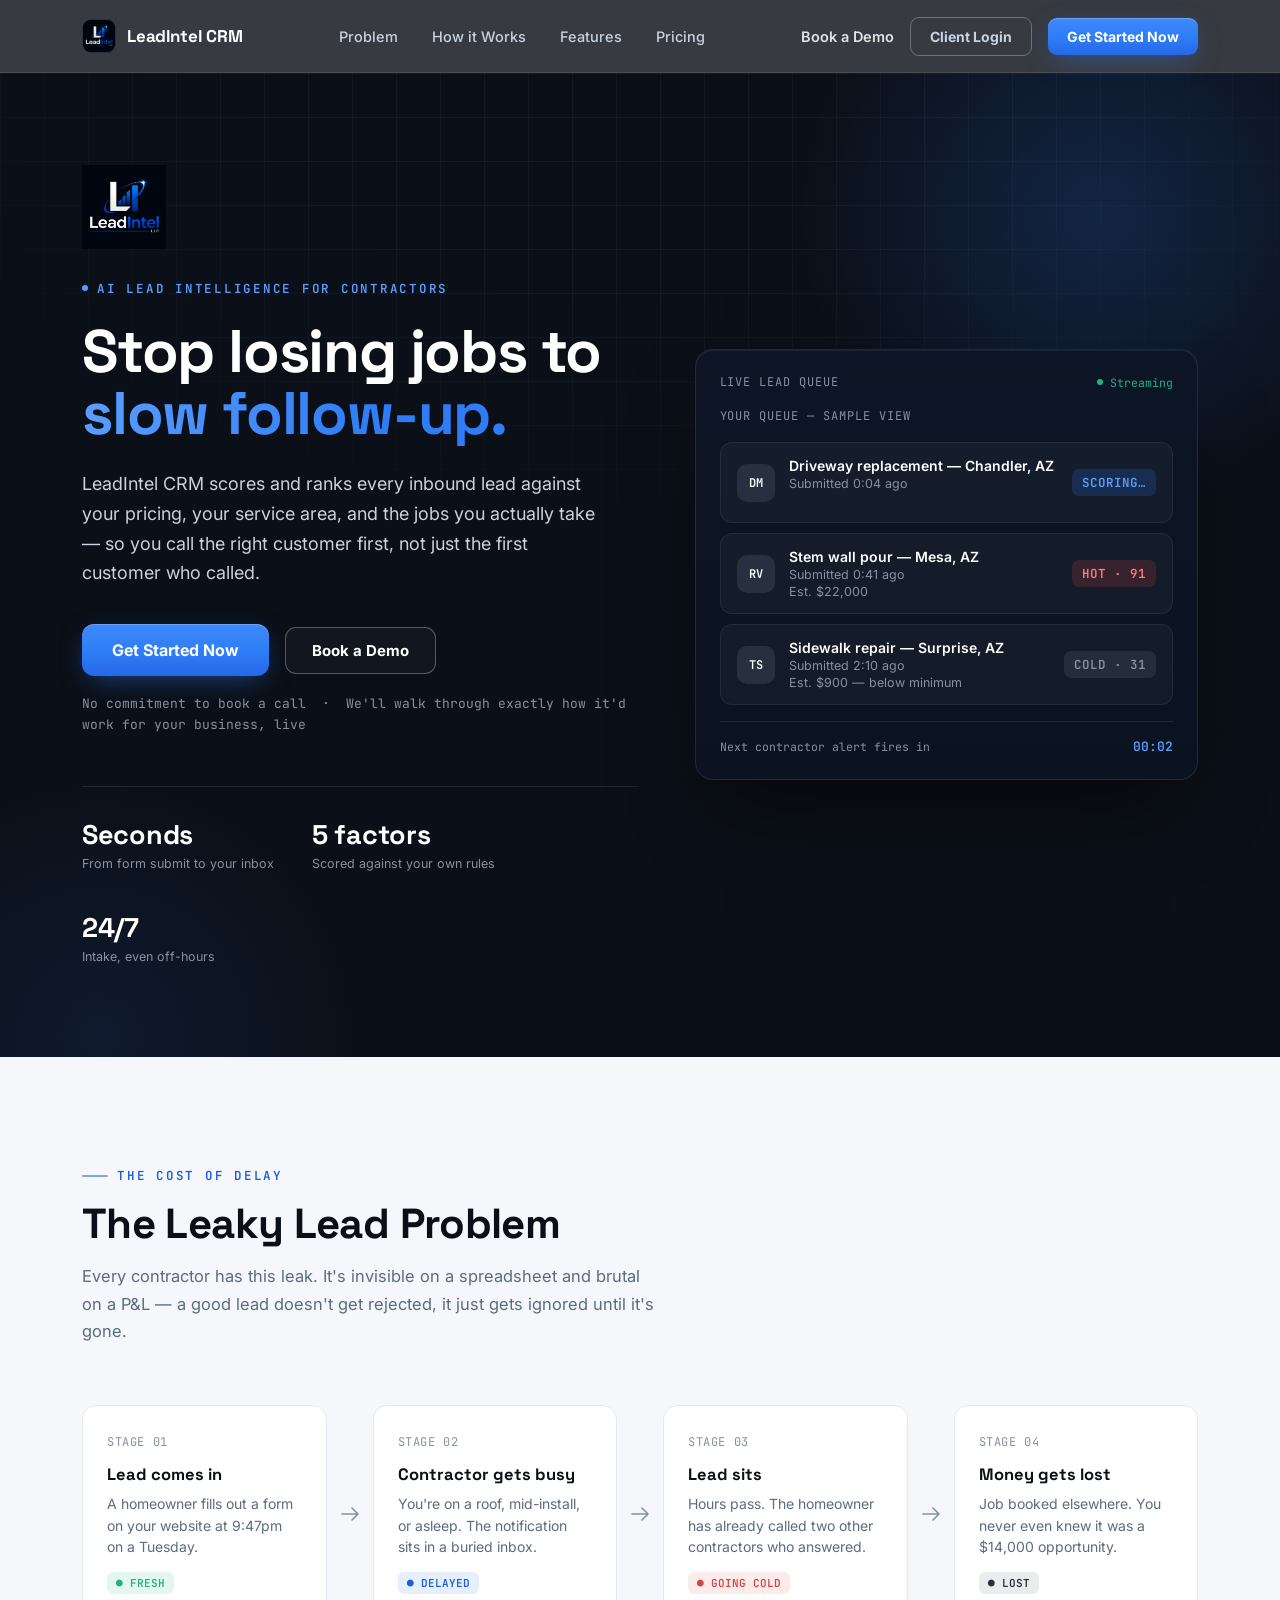
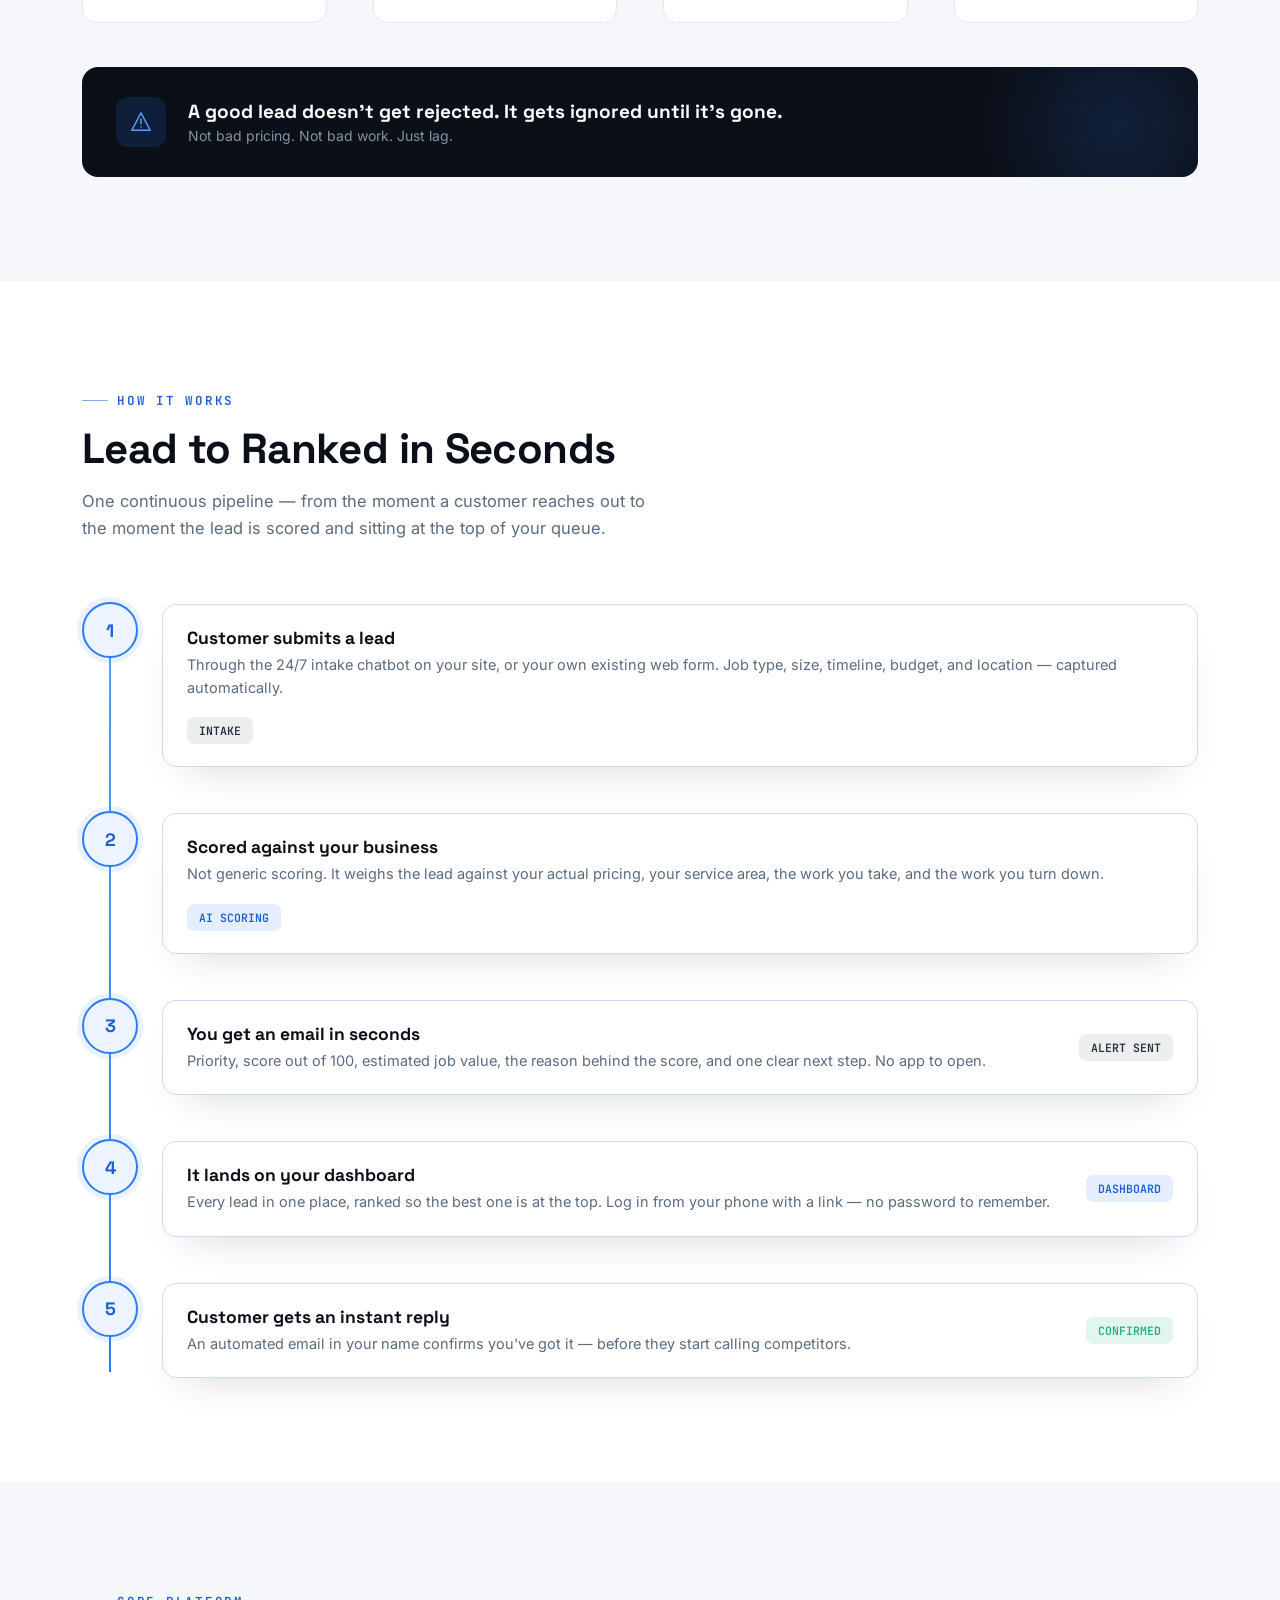
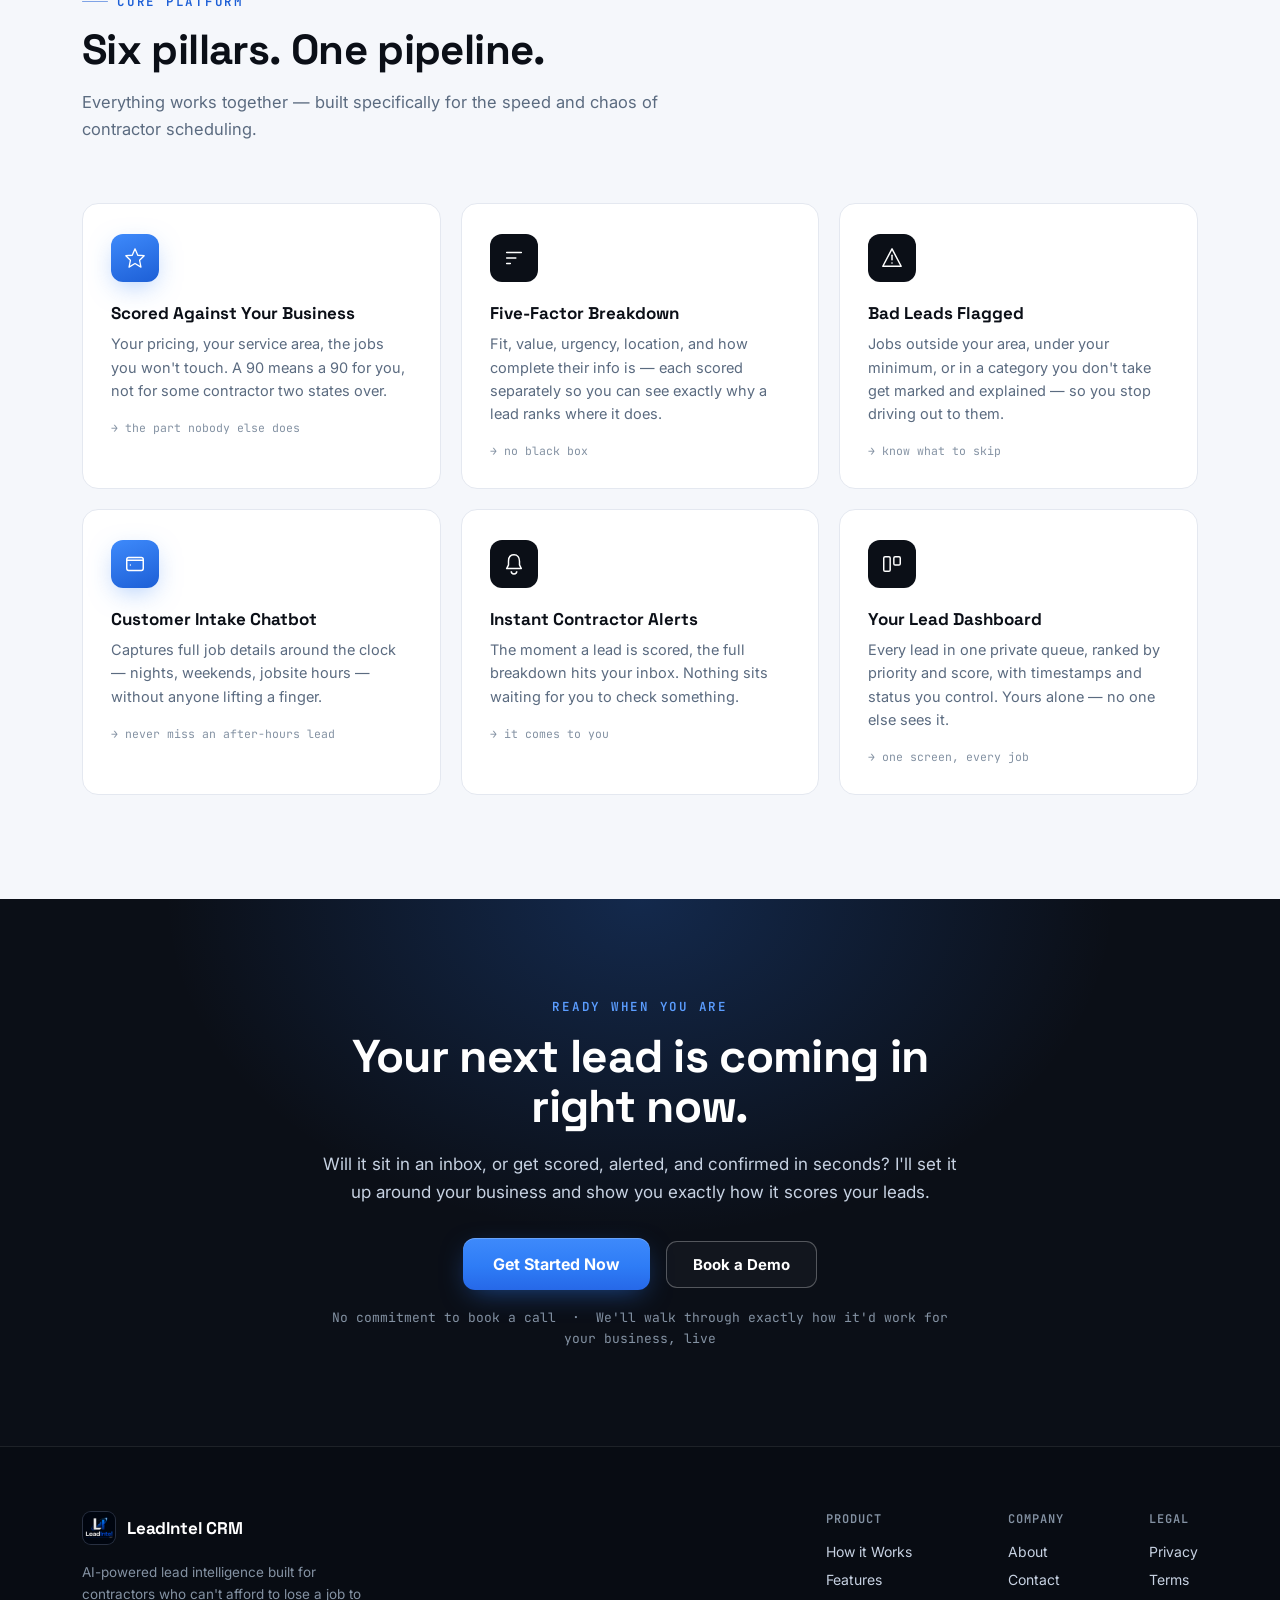
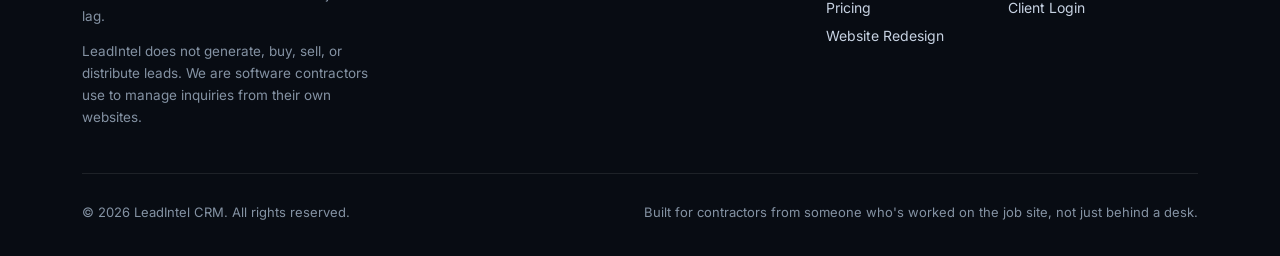
==== index.html @ 72d54cd0 "Raise the driveway lead's estimate to $12,000 Co-Authored-By: Claude Opus 5 <noreply@anthropic.com>" ====
<!DOCTYPE html>
<html lang="en">
<head>
<meta charset="UTF-8">
<meta name="viewport" content="width=device-width, initial-scale=1.0">
<title>Contractor Lead Intelligence CRM — Never Lose a Lead to Lag</title>
<meta name="description" content="LeadIntel CRM scores and ranks every inbound lead against your pricing, your service area, and the jobs you actually take — so contractors stop losing jobs to slow follow-up.">
<link rel="icon" href="/favicon.ico" sizes="32x32">
<link rel="icon" type="image/png" sizes="32x32" href="/assets/favicon-32.png">
<link rel="icon" type="image/png" sizes="16x16" href="/assets/favicon-16.png">
<link rel="apple-touch-icon" sizes="180x180" href="/assets/apple-touch-icon.png">
<link rel="preconnect" href="https://fonts.googleapis.com">
<link rel="preconnect" href="https://fonts.gstatic.com" crossorigin>
<link href="https://fonts.googleapis.com/css2?family=Space+Grotesk:wght@500;600;700&family=Inter:wght@400;500;600;700;800&family=JetBrains+Mono:wght@400;500;600&display=swap" rel="stylesheet">
<link rel="stylesheet" href="assets/styles.css">
<script>document.documentElement.classList.add('js');</script>
</head>
<body>

<div class="scroll-progress" id="scrollProgress" aria-hidden="true"></div>

<!-- ============ NAV ============ -->
<nav class="nav">
  <div class="wrap nav-inner">
    <a href="index.html" class="brand">
      <span class="brand-mark"><img src="assets/logo.png" alt=""></span>
      LeadIntel CRM
    </a>
    <div class="nav-links">
      <a href="#problem">Problem</a>
      <a href="#how-it-works">How it Works</a>
      <a href="#features">Features</a>
      <a href="pricing.html">Pricing</a>
    </div>
    <div class="nav-cta">
      <a class="ghost-link js-book-demo" href="https://calendly.com/juneflows26/30min">Book a Demo</a>
      <a class="btn btn-outline-nav btn-sm" href="login.html">Client Login</a>
      <a class="btn btn-primary btn-sm js-get-started" href="#get-started">Get Started Now</a>
      <button class="nav-burger" id="navBurger" aria-label="Menu" aria-expanded="false" aria-controls="mobileMenu">
        <span></span><span></span><span></span>
      </button>
    </div>
  </div>
</nav>
<div class="mobile-menu" id="mobileMenu">
  <a href="#problem">Problem</a>
  <a href="#how-it-works">How it Works</a>
  <a href="#features">Features</a>
  <a href="pricing.html">Pricing</a>
  <a href="about.html">About</a>
  <a href="contact.html">Contact</a>
  <a class="btn btn-outline-nav" href="login.html">Client Login</a>
  <a class="btn btn-primary js-get-started" href="#get-started">Get Started Now</a>
</div>

<!-- ============ HERO ============ -->
<header class="hero">
  <div class="hero-glow"></div>
  <div class="hero-glow two"></div>
  <div class="wrap hero-inner">
    <div>
      <img class="hero-logo enter" src="assets/logo.png" alt="LeadIntel CRM" style="--enter-delay:0s;">
      <div class="hero-eyebrow eyebrow enter" style="--enter-delay:.08s;"><span class="dot"></span> AI LEAD INTELLIGENCE FOR CONTRACTORS</div>
      <h1 class="enter" style="--enter-delay:.16s;">Stop losing jobs to <em>slow follow-up.</em></h1>
      <p class="hero-sub enter" style="--enter-delay:.26s;">LeadIntel CRM scores and ranks every inbound lead against your pricing, your service area, and the jobs you actually take — so you call the right customer first, not just the first customer who called.</p>
      <div class="hero-actions enter" style="--enter-delay:.36s;">
        <a class="btn btn-primary btn-lg js-get-started" href="#get-started">Get Started Now</a>
        <a class="btn btn-outline-light js-book-demo" href="https://calendly.com/juneflows26/30min">Book a Demo</a>
      </div>
      <div class="hero-note enter" style="--enter-delay:.44s;">No commitment to book a call &nbsp;·&nbsp; We'll walk through exactly how it'd work for your business, live</div>

      <div class="hero-stats enter" style="--enter-delay:.5s;">
        <div class="hero-stat enter" style="--enter-delay:.58s;"><b>Seconds</b><span>From form submit to your inbox</span></div>
        <div class="hero-stat enter" style="--enter-delay:.68s;"><b>5 factors</b><span>Scored against your own rules</span></div>
        <div class="hero-stat enter" style="--enter-delay:.78s;"><b>24/7</b><span>Intake, even off-hours</span></div>
      </div>
    </div>

    <!-- Signature element: live lead ticker -->
    <div class="ticker-card enter" style="--enter-delay:.3s;">
      <div class="ticker-head">
        <span class="label">Live Lead Queue</span>
        <span class="live"><span class="ld"></span> Streaming</span>
      </div>
      <div class="ticker-head">
        <span class="label">Your queue — sample view</span>
      </div>

      <div class="lead-row enter" style="--enter-delay:.55s;">
        <div class="lead-avatar">DM</div>
        <div class="lead-info">
          <div class="nm">Driveway replacement — Chandler, AZ</div>
          <div class="jb">Submitted 0:04 ago</div>
          <div class="jb is-reserved" id="estA">Est. $12,000</div>
        </div>
        <div class="lead-score score-scoring" id="scoreA">SCORING…</div>
      </div>

      <div class="lead-row enter" style="--enter-delay:.7s;">
        <div class="lead-avatar">RV</div>
        <div class="lead-info">
          <div class="nm">Stem wall pour — Mesa, AZ</div>
          <div class="jb">Submitted 0:41 ago</div>
          <div class="jb">Est. $22,000</div>
        </div>
        <div class="lead-score score-hot">HOT · 91</div>
      </div>

      <div class="lead-row enter" style="--enter-delay:.85s;">
        <div class="lead-avatar">TS</div>
        <div class="lead-info">
          <div class="nm">Sidewalk repair — Surprise, AZ</div>
          <div class="jb">Submitted 2:10 ago</div>
          <div class="jb">Est. $900 — below minimum</div>
        </div>
        <div class="lead-score score-pending">COLD · 31</div>
      </div>

      <div class="ticker-foot">
        <span class="ttl">Next contractor alert fires in</span>
        <span class="clk" id="clk">00:04</span>
      </div>
    </div>
  </div>
</header>

<!-- ============ PROBLEM ============ -->
<section class="section-mist" id="problem">
  <div class="wrap">
    <div class="sec-head" data-reveal-stagger>
      <div class="eyebrow" data-reveal>THE COST OF DELAY</div>
      <h2 data-reveal>The Leaky Lead Problem</h2>
      <p data-reveal>Every contractor has this leak. It's invisible on a spreadsheet and brutal on a P&amp;L — a good lead doesn't get rejected, it just gets ignored until it's gone.</p>
    </div>

    <div class="leak-flow" data-reveal-stagger>
      <div class="leak-step" data-reveal>
        <div class="num">STAGE 01</div>
        <h3>Lead comes in</h3>
        <p>A homeowner fills out a form on your website at 9:47pm on a Tuesday.</p>
        <span class="chip chip-fresh">● FRESH</span>
      </div>
      <div class="leak-arrow" data-reveal>
        <svg width="24" height="24" viewBox="0 0 24 24" fill="none"><path d="M4 12H20M20 12L14 6M20 12L14 18" stroke="currentColor" stroke-width="1.6" stroke-linecap="round" stroke-linejoin="round"/></svg>
      </div>
      <div class="leak-step" data-reveal>
        <div class="num">STAGE 02</div>
        <h3>Contractor gets busy</h3>
        <p>You're on a roof, mid-install, or asleep. The notification sits in a buried inbox.</p>
        <span class="chip chip-delayed">● DELAYED</span>
      </div>
      <div class="leak-arrow" data-reveal>
        <svg width="24" height="24" viewBox="0 0 24 24" fill="none"><path d="M4 12H20M20 12L14 6M20 12L14 18" stroke="currentColor" stroke-width="1.6" stroke-linecap="round" stroke-linejoin="round"/></svg>
      </div>
      <div class="leak-step" data-reveal>
        <div class="num">STAGE 03</div>
        <h3>Lead sits</h3>
        <p>Hours pass. The homeowner has already called two other contractors who answered.</p>
        <span class="chip chip-cold">● GOING COLD</span>
      </div>
      <div class="leak-arrow" data-reveal>
        <svg width="24" height="24" viewBox="0 0 24 24" fill="none"><path d="M4 12H20M20 12L14 6M20 12L14 18" stroke="currentColor" stroke-width="1.6" stroke-linecap="round" stroke-linejoin="round"/></svg>
      </div>
      <div class="leak-step" data-reveal>
        <div class="num">STAGE 04</div>
        <h3>Money gets lost</h3>
        <p>Job booked elsewhere. You never even knew it was a $14,000 opportunity.</p>
        <span class="chip chip-lost">● LOST</span>
      </div>
    </div>

    <div class="leak-result" data-reveal="zoom">
      <div class="ico">
        <svg width="22" height="22" viewBox="0 0 24 24" fill="none"><path d="M12 2L2 21H22L12 2Z" stroke="#5B9DFF" stroke-width="1.6" stroke-linejoin="round"/><path d="M12 9V14" stroke="#5B9DFF" stroke-width="1.6" stroke-linecap="round"/><circle cx="12" cy="17.5" r="0.9" fill="#5B9DFF"/></svg>
      </div>
      <div class="txt">
        <b>A good lead doesn't get rejected. It gets ignored until it's gone.</b>
        <span>Not bad pricing. Not bad work. Just lag.</span>
      </div>
    </div>
  </div>
</section>

<!-- ============ HOW IT WORKS ============ -->
<section id="how-it-works">
  <div class="wrap">
    <div class="sec-head" data-reveal-stagger>
      <div class="eyebrow" data-reveal>HOW IT WORKS</div>
      <h2 data-reveal>Lead to Ranked in Seconds</h2>
      <p data-reveal>One continuous pipeline — from the moment a customer reaches out to the moment the lead is scored and sitting at the top of your queue.</p>
    </div>

    <div class="timeline">
      <div class="timeline-track"></div>

      <div class="tl-step" data-reveal="left">
        <div class="tl-node">1</div>
        <div class="tl-content">
          <div>
            <h3>Customer submits a lead</h3>
            <p>Through the 24/7 intake chatbot on your site, or your own existing web form. Job type, size, timeline, budget, and location — captured automatically.</p>
          </div>
          <span class="tl-tag t1">INTAKE</span>
        </div>
      </div>

      <div class="tl-step" data-reveal="left">
        <div class="tl-node">2</div>
        <div class="tl-content">
          <div>
            <h3>Scored against your business</h3>
            <p>Not generic scoring. It weighs the lead against your actual pricing, your service area, the work you take, and the work you turn down.</p>
          </div>
          <span class="tl-tag t2">AI SCORING</span>
        </div>
      </div>

      <div class="tl-step" data-reveal="left">
        <div class="tl-node">3</div>
        <div class="tl-content">
          <div>
            <h3>You get an email in seconds</h3>
            <p>Priority, score out of 100, estimated job value, the reason behind the score, and one clear next step. No app to open.</p>
          </div>
          <span class="tl-tag t1">ALERT SENT</span>
        </div>
      </div>

      <div class="tl-step" data-reveal="left">
        <div class="tl-node">4</div>
        <div class="tl-content">
          <div>
            <h3>It lands on your dashboard</h3>
            <p>Every lead in one place, ranked so the best one is at the top. Log in from your phone with a link — no password to remember.</p>
          </div>
          <span class="tl-tag t2">DASHBOARD</span>
        </div>
      </div>

      <div class="tl-step" data-reveal="left">
        <div class="tl-node">5</div>
        <div class="tl-content">
          <div>
            <h3>Customer gets an instant reply</h3>
            <p>An automated email in your name confirms you've got it — before they start calling competitors.</p>
          </div>
          <span class="tl-tag t3">CONFIRMED</span>
        </div>
      </div>
    </div>
  </div>
</section>

<!-- ============ FEATURES ============ -->
<section class="section-mist" id="features">
  <div class="wrap">
    <div class="sec-head" data-reveal-stagger>
      <div class="eyebrow" data-reveal>CORE PLATFORM</div>
      <h2 data-reveal>Six pillars. One pipeline.</h2>
      <p data-reveal>Everything works together — built specifically for the speed and chaos of contractor scheduling.</p>
    </div>

    <div class="feat-grid" data-reveal-stagger>

      <div class="feat-card accent" data-reveal="zoom">
        <div class="ico-box">
          <svg width="22" height="22" viewBox="0 0 24 24" fill="none"><path d="M12 2L15 9L22 9.5L17 14.5L18.5 22L12 18L5.5 22L7 14.5L2 9.5L9 9L12 2Z" stroke="white" stroke-width="1.4" stroke-linejoin="round"/></svg>
        </div>
        <h3>Scored Against Your Business</h3>
        <p>Your pricing, your service area, the jobs you won't touch. A 90 means a 90 for you, not for some contractor two states over.</p>
        <div class="tag-line">→ the part nobody else does</div>
      </div>

      <div class="feat-card" data-reveal="zoom">
        <div class="ico-box">
          <svg width="22" height="22" viewBox="0 0 24 24" fill="none"><path d="M4 18H8M4 12H14M4 6H20" stroke="white" stroke-width="1.6" stroke-linecap="round"/></svg>
        </div>
        <h3>Five-Factor Breakdown</h3>
        <p>Fit, value, urgency, location, and how complete their info is — each scored separately so you can see exactly why a lead ranks where it does.</p>
        <div class="tag-line">→ no black box</div>
      </div>

      <div class="feat-card" data-reveal="zoom">
        <div class="ico-box">
          <svg width="22" height="22" viewBox="0 0 24 24" fill="none"><path d="M12 2L2 21H22L12 2Z" stroke="white" stroke-width="1.6" stroke-linejoin="round"/><path d="M12 9V14" stroke="white" stroke-width="1.6" stroke-linecap="round"/><circle cx="12" cy="17.5" r="0.9" fill="white"/></svg>
        </div>
        <h3>Bad Leads Flagged</h3>
        <p>Jobs outside your area, under your minimum, or in a category you don't take get marked and explained — so you stop driving out to them.</p>
        <div class="tag-line">→ know what to skip</div>
      </div>

      <div class="feat-card accent" data-reveal="zoom">
        <div class="ico-box">
          <svg width="22" height="22" viewBox="0 0 24 24" fill="none"><rect x="3" y="5" width="18" height="14" rx="2" stroke="white" stroke-width="1.6"/><path d="M3 8H21" stroke="white" stroke-width="1.6"/><circle cx="7" cy="13" r="0.8" fill="white"/></svg>
        </div>
        <h3>Customer Intake Chatbot</h3>
        <p>Captures full job details around the clock — nights, weekends, jobsite hours — without anyone lifting a finger.</p>
        <div class="tag-line">→ never miss an after-hours lead</div>
      </div>

      <div class="feat-card" data-reveal="zoom">
        <div class="ico-box">
          <svg width="22" height="22" viewBox="0 0 24 24" fill="none"><path d="M12 2C8 2 6 5 6 9V13L4 17H20L18 13V9C18 5 16 2 12 2Z" stroke="white" stroke-width="1.6" stroke-linejoin="round"/><path d="M9 20A3 3 0 0015 20" stroke="white" stroke-width="1.6"/></svg>
        </div>
        <h3>Instant Contractor Alerts</h3>
        <p>The moment a lead is scored, the full breakdown hits your inbox. Nothing sits waiting for you to check something.</p>
        <div class="tag-line">→ it comes to you</div>
      </div>

      <div class="feat-card" data-reveal="zoom">
        <div class="ico-box">
          <svg width="22" height="22" viewBox="0 0 24 24" fill="none"><rect x="3" y="4" width="7" height="16" rx="1.4" stroke="white" stroke-width="1.6"/><rect x="14" y="4" width="7" height="9" rx="1.4" stroke="white" stroke-width="1.6"/></svg>
        </div>
        <h3>Your Lead Dashboard</h3>
        <p>Every lead in one private queue, ranked by priority and score, with timestamps and status you control. Yours alone — no one else sees it.</p>
        <div class="tag-line">→ one screen, every job</div>
      </div>

    </div>
  </div>
</section>

<!-- ============ FINAL CTA ============ -->
<section class="final-cta" id="demo">
  <div class="wrap final-cta-inner" data-reveal-stagger>
    <div class="eyebrow" data-reveal>READY WHEN YOU ARE</div>
    <h2 data-reveal>Your next lead is coming in right now.</h2>
    <p data-reveal>Will it sit in an inbox, or get scored, alerted, and confirmed in seconds? I'll set it up around your business and show you exactly how it scores your leads.</p>
    <div class="hero-actions" data-reveal="zoom">
      <a class="btn btn-primary btn-lg js-get-started" href="#get-started">Get Started Now</a>
      <a class="btn btn-outline-light js-book-demo" href="https://calendly.com/juneflows26/30min">Book a Demo</a>
    </div>
    <div class="hero-note" data-reveal="fade" style="margin-top:18px;">No commitment to book a call &nbsp;·&nbsp; We'll walk through exactly how it'd work for your business, live</div>
  </div>
</section>

<!-- ============ FOOTER ============ -->
<footer>
  <div class="wrap">
    <div class="foot-top">
      <div class="foot-brand">
        <a href="index.html" class="brand">
          <span class="brand-mark"><img src="assets/logo.png" alt=""></span>
          LeadIntel CRM
        </a>
        <p>AI-powered lead intelligence built for contractors who can't afford to lose a job to lag.</p>
        <p style="margin-top:12px;">LeadIntel does not generate, buy, sell, or distribute leads. We are software contractors use to manage inquiries from their own websites.</p>
      </div>
      <div class="foot-cols">
        <div class="foot-col">
          <h4>Product</h4>
          <a href="#how-it-works">How it Works</a>
          <a href="#features">Features</a>
          <a href="pricing.html">Pricing</a>
          <a href="web-design.html">Website Redesign</a>
        </div>
        <div class="foot-col">
          <h4>Company</h4>
          <a href="about.html">About</a>
          <a href="contact.html">Contact</a>
          <a href="login.html">Client Login</a>
        </div>
        <div class="foot-col">
          <h4>Legal</h4>
          <a href="privacy.html">Privacy</a>
          <a href="terms.html">Terms</a>
        </div>
      </div>
    </div>
    <div class="foot-bottom">
      <span>© 2026 LeadIntel CRM. All rights reserved.</span>
      <span>Built for contractors from someone who's worked on the job site, not just behind a desk.</span>
    </div>
  </div>
</footer>

<!-- ============ LEAD FORM MODAL ============ -->
<div class="modal-overlay" id="demoModal" role="dialog" aria-modal="true" aria-labelledby="demoModalTitle">
  <div class="modal-card">
    <button class="modal-close" id="modalClose" aria-label="Close">
      <svg width="18" height="18" viewBox="0 0 24 24" fill="none" stroke="currentColor" stroke-width="2"><path d="M18 6L6 18M6 6l12 12"/></svg>
    </button>

    <div id="formState">
      <div class="modal-head">
        <div class="eyebrow">TELL US ABOUT YOUR BUSINESS</div>
        <h3 id="demoModalTitle">Let's build something for you.</h3>
        <p>Answer a few quick questions and we'll put together a working mockup tailored to your trade and your lead flow — no commitment.</p>
      </div>

      <form id="demoForm">
        <div class="form-grid">
          <div class="field full">
            <label for="f-name">Full name</label>
            <input type="text" id="f-name" name="name" autocomplete="name" required>
          </div>
          <div class="field">
            <label for="f-email">Email</label>
            <input type="email" id="f-email" name="email" autocomplete="email" required>
          </div>
          <div class="field">
            <label for="f-phone">Phone</label>
            <input type="tel" id="f-phone" name="phone" autocomplete="tel">
          </div>
          <div class="field full">
            <label for="f-business">Business name</label>
            <input type="text" id="f-business" name="business_name" autocomplete="organization" required>
          </div>
          <div class="field full">
            <label for="f-website">Website <span class="label-optional">(optional)</span></label>
            <input type="text" id="f-website" name="website" inputmode="url" autocomplete="url" placeholder="e.g. yourcompany.com">
          </div>
          <div class="field">
            <label for="f-trade">Trade / industry</label>
            <input type="text" id="f-trade" name="trade" placeholder="e.g. Roofing, HVAC" required>
          </div>
          <div class="field">
            <label for="f-volume">Leads per week</label>
            <input type="text" id="f-volume" name="lead_volume" placeholder="e.g. 10-20">
          </div>
          <div class="field full">
            <label for="f-process">How do you currently handle leads?</label>
            <input type="text" id="f-process" name="current_process" placeholder="e.g. Phone calls and texts, a spreadsheet, nothing formal">
          </div>
          <div class="field full">
            <label for="f-pain">What's frustrating about that process?</label>
            <textarea id="f-pain" name="pain_point" placeholder="Tell us what slows you down or where leads fall through the cracks"></textarea>
          </div>
        </div>

        <button type="submit" class="btn btn-primary form-submit" id="formSubmitBtn">Send my details</button>
        <div class="form-foot-note">We'll follow up by email with something built specifically for you.</div>
      </form>
    </div>

    <div class="form-state" id="successState">
      <div class="ico">
        <svg width="24" height="24" viewBox="0 0 24 24" fill="none" stroke="white" stroke-width="2.2"><path d="M20 6L9 17l-5-5"/></svg>
      </div>
      <h3>Got it — thank you!</h3>
      <p>We're putting something together based on what you shared. Expect an email from us soon with a mockup built around your business.</p>
    </div>

    <div class="form-state error" id="errorState">
      <div class="ico">
        <svg width="24" height="24" viewBox="0 0 24 24" fill="none" stroke="white" stroke-width="2.2"><path d="M12 9v4M12 17h.01M10.3 3.9L2.7 17a2 2 0 001.7 3h15.2a2 2 0 001.7-3L13.7 3.9a2 2 0 00-3.4 0z"/></svg>
      </div>
      <h3>Something went wrong</h3>
      <p>We couldn't submit your details just now. Mind trying again in a moment?</p>
    </div>
  </div>
</div>

<script src="assets/site.js"></script>
<!-- Tidio chat widget -->
<script src="//code.tidio.co/opsn03cw9tkrzokscy7fgiyd3vhnk13o.js" async></script>
</body>
</html>
---- assets/styles.css ----
/* ============================================================
   LeadIntel CRM — Shared Design System
   One stylesheet for every page. Edit tokens here, change the
   whole site.
   ============================================================ */

/* ---------- Tokens ---------- */
:root{
  /* palette — evolved charcoal + electric blue */
  --ink:#0B0F17;            /* deep navy-charcoal (hero, footer, nav) */
  --ink-2:#0E1522;          /* raised dark surface */
  --ink-3:#131C2E;          /* card on dark */
  --slate:#26303F;
  --slate-soft:#4A5568;

  --blue:#2E7CF6;           /* primary accent */
  --blue-bright:#5B9DFF;    /* accent on dark */
  --blue-deep:#1D5FD6;
  --green:#22B085;
  --red:#D64545;

  --paper:#FFFFFF;
  --mist:#F5F7FB;           /* light section break */
  --line:#E4E8F0;
  --line-soft:#EEF1F6;
  --muted:#5B6B80;
  --muted-soft:#8492A3;
  --dark-text:#C7D2E2;      /* body text on dark */
  --dark-line:rgba(255,255,255,0.09);

  --display:'Space Grotesk', sans-serif;
  --body:'Inter', sans-serif;
  --mono:'JetBrains Mono', monospace;

  --container:1180px;
  --radius:14px;
  --radius-sm:10px;

  --shadow-card:0 20px 44px -24px rgba(11,15,23,0.20);
  --shadow-card-hover:0 30px 60px -26px rgba(11,15,23,0.30);
  --glow-blue:0 8px 28px -8px rgba(46,124,246,0.55);

  --ease:cubic-bezier(.22,.61,.36,1);
  --ease-spring:cubic-bezier(.34,1.4,.44,1);
}

/* ---------- Base ---------- */
*{margin:0;padding:0;box-sizing:border-box;}
html{scroll-behavior:smooth;-webkit-text-size-adjust:100%;}
body{
  font-family:var(--body);
  color:var(--ink);
  background:var(--paper);
  -webkit-font-smoothing:antialiased;
  overflow-x:hidden;
}
img,svg{display:block;max-width:100%;}
a{color:inherit;text-decoration:none;}
button{font-family:inherit;cursor:pointer;border:none;background:none;color:inherit;}
ul{list-style:none;}

:focus-visible{
  outline:2px solid var(--blue);
  outline-offset:3px;
  border-radius:4px;
}

::selection{background:rgba(46,124,246,0.22);}

.wrap{max-width:var(--container);margin:0 auto;padding:0 32px;}
@media (max-width:640px){ .wrap{padding:0 20px;} }

.eyebrow{
  font-family:var(--mono);
  font-size:12.5px;
  font-weight:600;
  letter-spacing:0.14em;
  text-transform:uppercase;
  display:inline-flex;
  align-items:center;
  gap:9px;
}
.eyebrow .dot{width:6px;height:6px;border-radius:50%;background:currentColor;flex-shrink:0;}

/* ============================================================
   MOTION SYSTEM
   [data-reveal] fades/rises in when scrolled into view.
   Parents with [data-reveal-stagger] cascade their children.
   Everything stays visible if JS is missing or motion reduced.
   ============================================================ */
html.js [data-reveal]{
  opacity:0;
  transform:translateY(36px);
  transition:opacity .9s var(--ease), transform .9s var(--ease);
  transition-delay:var(--reveal-delay, 0s);
  will-change:opacity, transform;
}
/* directional variants for choreographed sections */
html.js [data-reveal="left"]{transform:translateX(-48px);}
html.js [data-reveal="right"]{transform:translateX(48px);}
html.js [data-reveal="zoom"]{transform:translateY(26px) scale(0.94);}
html.js [data-reveal="fade"]{transform:none;}
html.js [data-reveal].is-in{
  opacity:1;
  transform:none;
  will-change:auto;
}

/* hero entrance: plays on load, no observer needed */
html.js .enter{
  opacity:0;
  transform:translateY(26px);
  filter:blur(10px);
  animation:enterUp .95s var(--ease) forwards;
  animation-delay:var(--enter-delay, 0s);
}
@keyframes enterUp{ to{opacity:1;transform:none;filter:blur(0);} }

/* thin reading-progress line above the nav (index) */
.scroll-progress{
  position:fixed;top:0;left:0;right:0;height:2.5px;z-index:120;
  background:linear-gradient(90deg, var(--blue-bright), var(--blue));
  transform:scaleX(0);transform-origin:left;
  pointer-events:none;
}

@media (prefers-reduced-motion: reduce){
  *{animation-duration:0.01ms !important;animation-iteration-count:1 !important;transition-duration:0.01ms !important;scroll-behavior:auto !important;}
  html.js [data-reveal]{opacity:1;transform:none;}
  html.js .enter{opacity:1;transform:none;filter:none;animation:none;}
  .scroll-progress{display:none;}
}

/* ============================================================
   NAV — dark glass bar, consistent on every page
   ============================================================ */
.nav{
  position:sticky;top:0;z-index:100;
  background:rgba(11,15,23,0.82);
  -webkit-backdrop-filter:blur(14px);
  backdrop-filter:blur(14px);
  border-bottom:1px solid var(--dark-line);
  transition:background .3s var(--ease), box-shadow .3s var(--ease);
}
.nav.is-scrolled{
  background:rgba(11,15,23,0.94);
  box-shadow:0 12px 32px -18px rgba(0,0,0,0.6);
}
.nav-inner{display:flex;align-items:center;justify-content:space-between;height:72px;gap:20px;}

.brand{
  display:flex;align-items:center;gap:11px;
  font-family:var(--display);font-weight:700;font-size:17px;color:#fff;
  letter-spacing:-0.01em;
  white-space:nowrap;
}
@media (max-width:430px){
  .brand{font-size:15px;gap:8px;}
  .nav-cta{gap:10px;}
  .nav-cta .btn-sm{padding:9px 13px;font-size:13px;}
}
.brand-mark{
  width:34px;height:34px;border-radius:9px;
  background:var(--ink-3);
  border:1px solid var(--dark-line);
  overflow:hidden;flex-shrink:0;
  transition:transform .3s var(--ease-spring);
}
.brand:hover .brand-mark{transform:rotate(-4deg) scale(1.05);}
.brand-mark img{width:100%;height:100%;object-fit:cover;object-position:25% 20%;}

.nav-links{display:none;gap:34px;font-size:14.5px;font-weight:500;color:var(--dark-text);}
@media (min-width:840px){ .nav-links{display:flex;} }
.nav-links a{position:relative;padding:4px 0;transition:color .2s;}
.nav-links a:hover{color:#fff;}
.nav-links a::after{
  content:'';position:absolute;left:0;bottom:-3px;height:2px;width:100%;
  background:var(--blue-bright);border-radius:2px;
  transform:scaleX(0);transform-origin:left;
  transition:transform .3s var(--ease);
}
.nav-links a:hover::after{transform:scaleX(1);}

.nav-cta{display:flex;align-items:center;gap:16px;}
.nav-cta .ghost-link{font-size:14.5px;font-weight:600;color:#fff;display:none;opacity:.85;transition:opacity .2s;}
.nav-cta .ghost-link:hover{opacity:1;}
@media (min-width:960px){ .nav-cta .ghost-link{display:inline;} }
/* Hidden on small screens like .nav-links — it lives in the mobile menu there. */
.nav-cta .btn-outline-nav{display:none;}
@media (min-width:840px){ .nav-cta .btn-outline-nav{display:inline-flex;} }

/* mobile menu */
.nav-burger{
  display:flex;flex-direction:column;justify-content:center;gap:5px;
  width:40px;height:40px;padding:9px;border-radius:9px;
  transition:background .2s;
}
.nav-burger:hover{background:rgba(255,255,255,0.06);}
@media (min-width:840px){ .nav-burger{display:none;} }
.nav-burger span{
  display:block;height:2px;border-radius:2px;background:#fff;
  transition:transform .3s var(--ease), opacity .2s;
}
.nav-burger.is-open span:nth-child(1){transform:translateY(7px) rotate(45deg);}
.nav-burger.is-open span:nth-child(2){opacity:0;}
.nav-burger.is-open span:nth-child(3){transform:translateY(-7px) rotate(-45deg);}

.mobile-menu{
  display:none;
  position:fixed;top:72px;left:0;right:0;z-index:99;
  background:rgba(11,15,23,0.97);
  -webkit-backdrop-filter:blur(14px);
  backdrop-filter:blur(14px);
  border-bottom:1px solid var(--dark-line);
  padding:10px 20px 24px;
}
.mobile-menu.is-open{display:block;animation:menuDrop .3s var(--ease);}
@keyframes menuDrop{from{opacity:0;transform:translateY(-8px);}to{opacity:1;transform:none;}}
.mobile-menu a{
  display:block;padding:14px 4px;
  font-size:16px;font-weight:600;color:var(--dark-text);
  border-bottom:1px solid var(--dark-line);
  transition:color .2s;
}
.mobile-menu a:hover{color:#fff;}
.mobile-menu .btn{margin-top:18px;width:100%;}
/* Keep the outline unbroken — .mobile-menu a's divider would recolor it. */
.mobile-menu .btn-outline-nav{border-bottom-color:rgba(255,255,255,0.28);}
@media (min-width:840px){ .mobile-menu{display:none !important;} }

/* ============================================================
   BUTTONS
   ============================================================ */
.btn{
  display:inline-flex;align-items:center;justify-content:center;gap:8px;
  font-family:var(--body);font-weight:700;font-size:15px;
  padding:13px 26px;border-radius:11px;
  white-space:nowrap;
  position:relative;overflow:hidden;
  transition:transform .25s var(--ease-spring), box-shadow .25s var(--ease), background .2s var(--ease), border-color .2s var(--ease), color .2s var(--ease);
}
.btn-primary{
  background:linear-gradient(180deg, #3E8AFB 0%, var(--blue) 55%, #2668E8 100%);
  color:#fff;
  box-shadow:inset 0 1px 0 rgba(255,255,255,0.22), var(--glow-blue);
}
.btn-primary:hover{
  transform:translateY(-2px);
  box-shadow:inset 0 1px 0 rgba(255,255,255,0.22), 0 14px 34px -10px rgba(46,124,246,0.65);
}
.btn-primary:active{transform:translateY(0);}
/* sheen sweep on hover */
.btn-primary::after{
  content:'';position:absolute;top:0;bottom:0;left:-70%;width:45%;
  background:linear-gradient(100deg, transparent, rgba(255,255,255,0.28), transparent);
  transform:skewX(-18deg);
  transition:left .55s var(--ease);
  pointer-events:none;
}
.btn-primary:hover::after{left:130%;}

.btn-outline-light{
  background:rgba(255,255,255,0.03);
  border:1.5px solid rgba(255,255,255,0.28);color:#fff;
}
.btn-outline-light:hover{border-color:#fff;background:rgba(255,255,255,0.08);transform:translateY(-2px);}

/* Nav-weight outline: reads above the plain nav links, below the primary CTA. */
.btn-outline-nav{
  background:transparent;
  border:1.5px solid rgba(255,255,255,0.28);color:var(--dark-text);
}
.btn-outline-nav:hover{border-color:#fff;color:#fff;transform:translateY(-2px);}

.btn-outline{
  background:transparent;border:1.5px solid var(--line);color:var(--ink);
}
.btn-outline:hover{border-color:var(--ink);background:var(--mist);transform:translateY(-2px);}

.btn-sm{padding:10px 19px;font-size:14px;border-radius:9px;}
.btn-lg{padding:16px 30px;font-size:16px;border-radius:12px;}

/* ============================================================
   HERO (index) + PAGE HERO (subpages)
   ============================================================ */
.hero{
  background:var(--ink);
  position:relative;overflow:hidden;
  padding:92px 0 0;
}
.hero::before{ /* faint technical grid */
  content:'';position:absolute;inset:0;
  background-image:
    linear-gradient(rgba(255,255,255,0.04) 1px, transparent 1px),
    linear-gradient(90deg, rgba(255,255,255,0.04) 1px, transparent 1px);
  background-size:44px 44px;
  -webkit-mask-image:radial-gradient(ellipse 85% 65% at 50% 0%, black 35%, transparent 78%);
  mask-image:radial-gradient(ellipse 85% 65% at 50% 0%, black 35%, transparent 78%);
  pointer-events:none;
}
.hero-glow{
  position:absolute;top:-180px;right:-140px;
  width:640px;height:640px;border-radius:50%;
  background:radial-gradient(circle, rgba(46,124,246,0.20), transparent 68%);
  pointer-events:none;
  animation:glowDrift 14s ease-in-out infinite alternate;
}
.hero-glow.two{
  top:auto;right:auto;bottom:-260px;left:-180px;
  width:560px;height:560px;
  background:radial-gradient(circle, rgba(46,124,246,0.10), transparent 68%);
  animation-delay:-7s;
}
@keyframes glowDrift{
  from{transform:translate3d(0,0,0) scale(1);}
  to{transform:translate3d(-36px,28px,0) scale(1.07);}
}

.hero-inner{
  position:relative;z-index:2;
  display:grid;grid-template-columns:1.05fr 0.95fr;
  gap:56px;align-items:center;
  padding-bottom:92px;
}
@media (max-width:980px){
  .hero-inner{grid-template-columns:1fr;gap:52px;padding-bottom:60px;}
}

.hero-eyebrow{color:var(--blue-bright);margin-bottom:24px;}
.hero-logo{height:84px;width:auto;margin-bottom:26px;}

.hero h1{
  font-family:var(--display);font-weight:700;color:#fff;
  font-size:clamp(36px, 5.2vw, 60px);
  line-height:1.04;letter-spacing:-0.02em;
  max-width:640px;
}
.hero h1 em{
  font-style:normal;
  background:linear-gradient(92deg, var(--blue-bright), var(--blue) 70%);
  -webkit-background-clip:text;background-clip:text;
  -webkit-text-fill-color:transparent;color:transparent;
}
.hero-sub{
  margin-top:24px;font-size:18px;line-height:1.65;
  color:var(--dark-text);max-width:520px;
}
.hero-actions{margin-top:36px;display:flex;align-items:center;gap:16px;flex-wrap:wrap;}
.hero-note{margin-top:18px;font-size:13px;color:var(--muted-soft);font-family:var(--mono);line-height:1.6;}

.hero-stats{
  display:flex;gap:38px;margin-top:50px;padding-top:30px;
  border-top:1px solid var(--dark-line);
  max-width:560px;flex-wrap:wrap;
}
@media (max-width:480px){ .hero-stats{gap:26px;} }
.hero-stat b{
  display:block;font-family:var(--display);font-size:27px;
  color:#fff;font-weight:700;letter-spacing:-0.01em;
}
.hero-stat span{font-size:12.5px;color:var(--muted-soft);}

/* subpage hero */
.page-hero{
  background:var(--ink);
  position:relative;overflow:hidden;
  padding:84px 0 88px;
}
.page-hero::before{
  content:'';position:absolute;inset:0;
  background-image:
    linear-gradient(rgba(255,255,255,0.035) 1px, transparent 1px),
    linear-gradient(90deg, rgba(255,255,255,0.035) 1px, transparent 1px);
  background-size:44px 44px;
  -webkit-mask-image:radial-gradient(ellipse 85% 70% at 50% 0%, black 30%, transparent 80%);
  mask-image:radial-gradient(ellipse 85% 70% at 50% 0%, black 30%, transparent 80%);
  pointer-events:none;
}
.page-hero .wrap{position:relative;z-index:2;}
.page-hero .eyebrow{color:var(--blue-bright);margin-bottom:20px;}
.page-hero h1{
  font-family:var(--display);font-weight:700;color:#fff;
  font-size:clamp(32px,4.6vw,50px);line-height:1.1;letter-spacing:-0.018em;
}
.page-hero p{margin-top:20px;font-size:18px;color:var(--dark-text);line-height:1.7;max-width:680px;}
.page-hero p + p{margin-top:14px;}
.page-hero.center{text-align:center;}
.page-hero.center p{margin-left:auto;margin-right:auto;max-width:560px;}
.page-hero.overlap{padding-bottom:128px;} /* room for cards pulled up over the edge */

/* ============================================================
   LIVE LEAD TICKER (hero signature element)
   ============================================================ */
.ticker-card{
  background:linear-gradient(180deg, #0D1626 0%, #0B1220 100%);
  border:1px solid var(--dark-line);
  border-radius:18px;padding:24px;
  box-shadow:0 40px 80px -28px rgba(0,0,0,0.6), inset 0 1px 0 rgba(255,255,255,0.05);
  position:relative;
  animation:tickerFloat 7s ease-in-out infinite;
}
@keyframes tickerFloat{
  0%,100%{transform:translateY(0);}
  50%{transform:translateY(-9px);}
}
@media (prefers-reduced-motion: reduce){ .ticker-card{animation:none;} }

.ticker-head{display:flex;align-items:center;justify-content:space-between;margin-bottom:18px;}
.ticker-head .label{
  font-family:var(--mono);font-size:12px;letter-spacing:0.08em;
  color:var(--muted-soft);text-transform:uppercase;
}
.ticker-head .live{
  display:flex;align-items:center;gap:7px;
  font-family:var(--mono);font-size:11.5px;color:var(--green);
}
.ticker-head .live .ld{
  width:6px;height:6px;border-radius:50%;background:var(--green);
  animation:pulseLive 1.6s infinite;
}
@keyframes pulseLive{0%,100%{opacity:1;}50%{opacity:0.25;}}

.lead-row{
  display:flex;align-items:center;gap:14px;
  background:rgba(255,255,255,0.035);
  border:1px solid rgba(255,255,255,0.07);
  border-radius:12px;padding:14px 16px;margin-bottom:10px;
  transition:border-color .3s, background .3s;
}
.lead-row:hover{border-color:rgba(91,157,255,0.35);background:rgba(46,124,246,0.06);}
.lead-row:last-of-type{margin-bottom:0;}
.lead-avatar{
  width:38px;height:38px;border-radius:10px;
  background:var(--slate);
  display:flex;align-items:center;justify-content:center;
  font-family:var(--mono);font-size:12px;font-weight:600;color:#fff;
  flex-shrink:0;
}
.lead-info{flex:1;min-width:0;}
.lead-info .nm{font-size:14px;font-weight:600;color:#fff;}
.lead-info .jb{font-size:12.5px;color:var(--muted-soft);margin-top:2px;}
/* An unscored lead has no value yet, but still holds the line so the row
   keeps its height when the value appears. */
.lead-info .jb.is-reserved{visibility:hidden;}
.lead-score{
  font-family:var(--mono);font-size:12.5px;font-weight:600;
  padding:5px 10px;border-radius:7px;flex-shrink:0;
  transition:background .4s, color .4s;
}
/* Blue while a lead is still being scored; red once it lands as HOT. */
.score-scoring{background:rgba(46,124,246,0.18);color:var(--blue-bright);}
.score-hot{background:rgba(214,69,69,0.18);color:#FF7A7A;}
.score-warm{background:rgba(34,176,133,0.16);color:var(--green);}
.score-pending{background:rgba(255,255,255,0.08);color:var(--muted-soft);}

.ticker-foot{
  display:flex;align-items:center;justify-content:space-between;
  margin-top:16px;padding-top:16px;border-top:1px solid var(--dark-line);
}
.ticker-foot .ttl{font-family:var(--mono);font-size:11.5px;color:var(--muted-soft);}
.ticker-foot .clk{font-family:var(--mono);font-size:13px;color:var(--blue-bright);font-weight:600;}

/* ============================================================
   SECTIONS
   ============================================================ */
section{padding:104px 0;}
@media (max-width:780px){ section{padding:72px 0;} }

.sec-head{max-width:700px;margin-bottom:60px;}
.sec-head .eyebrow{color:var(--blue-deep);margin-bottom:16px;}
.sec-head .eyebrow::before{
  content:'';width:26px;height:1.5px;border-radius:1px;
  background:currentColor;opacity:.55;flex-shrink:0;
}
.sec-head h2{
  font-family:var(--display);font-weight:700;
  font-size:clamp(29px,3.8vw,42px);
  letter-spacing:-0.015em;color:var(--ink);line-height:1.12;
}
.sec-head p{margin-top:16px;font-size:16.5px;color:var(--muted);line-height:1.65;max-width:580px;}
.sec-head.center{margin-left:auto;margin-right:auto;text-align:center;}
.sec-head.center p{margin-left:auto;margin-right:auto;}

.section-mist{background:var(--mist);}

/* ============================================================
   PROBLEM — leaky lead flow
   ============================================================ */
.leak-flow{display:flex;align-items:stretch;gap:0;margin-top:8px;}
@media (max-width:900px){ .leak-flow{flex-direction:column;gap:14px;} }

.leak-step{
  flex:1;
  background:#fff;border:1px solid var(--line);border-radius:var(--radius);
  padding:28px 24px;position:relative;
  transition:box-shadow .35s var(--ease), transform .35s var(--ease), border-color .35s;
}
.leak-step:hover{
  box-shadow:var(--shadow-card-hover);
  transform:translateY(-5px);
  border-color:#D5DCE8;
}
.leak-step .num{
  font-family:var(--mono);font-size:12px;color:var(--muted-soft);
  margin-bottom:14px;letter-spacing:0.05em;
}
.leak-step h3{font-family:var(--display);font-size:16.5px;font-weight:700;color:var(--ink);margin-bottom:8px;}
.leak-step p{font-size:14px;color:var(--muted);line-height:1.55;}
.leak-step .chip{
  display:inline-flex;align-items:center;gap:6px;
  font-family:var(--mono);font-size:11px;font-weight:600;
  padding:4px 9px;border-radius:6px;margin-top:14px;
}
.chip-fresh{background:rgba(34,176,133,0.12);color:var(--green);}
.chip-delayed{background:rgba(46,124,246,0.12);color:var(--blue-deep);}
.chip-cold{background:rgba(214,69,69,0.10);color:var(--red);}
.chip-lost{background:rgba(11,15,23,0.08);color:var(--slate);}

.leak-arrow{
  display:flex;align-items:center;justify-content:center;
  flex-shrink:0;width:46px;color:var(--muted-soft);
}
@media (max-width:900px){
  .leak-arrow{width:auto;height:18px;transform:rotate(90deg);margin:0 auto;}
}

.leak-result{
  margin-top:44px;
  background:var(--ink);border-radius:16px;
  padding:30px 34px;
  display:flex;align-items:center;gap:22px;flex-wrap:wrap;
  position:relative;overflow:hidden;
}
.leak-result::before{
  content:'';position:absolute;top:-80px;right:-60px;width:280px;height:280px;border-radius:50%;
  background:radial-gradient(circle, rgba(46,124,246,0.16), transparent 70%);pointer-events:none;
}
@media (max-width:560px){ .leak-result{padding:24px;} }
.leak-result .ico{
  width:50px;height:50px;border-radius:12px;
  background:rgba(46,124,246,0.15);
  display:flex;align-items:center;justify-content:center;flex-shrink:0;
}
.leak-result .txt b{display:block;color:#fff;font-family:var(--display);font-size:19px;font-weight:700;line-height:1.35;}
.leak-result .txt span{color:var(--muted-soft);font-size:14px;}

/* ============================================================
   HOW IT WORKS — timeline
   ============================================================ */
.timeline{margin-top:8px;position:relative;}
.timeline-track{
  position:absolute;left:27px;top:6px;bottom:6px;width:2px;
  background:var(--line);
  overflow:hidden;
}
.timeline-track::after{ /* progress line draws as steps activate */
  content:'';position:absolute;inset:0;
  background:linear-gradient(180deg, var(--blue-bright), var(--blue));
  transform:scaleY(var(--tl-progress, 0));
  transform-origin:top;
  transition:transform .6s var(--ease);
}
@media (max-width:680px){ .timeline-track{left:23px;} }

.tl-step{display:flex;gap:24px;padding:0 0 44px;position:relative;}
.tl-step:last-child{padding-bottom:0;}
.tl-node{
  width:56px;height:56px;border-radius:50%;
  background:#fff;border:2px solid var(--line);
  display:flex;align-items:center;justify-content:center;flex-shrink:0;
  font-family:var(--display);font-weight:700;font-size:18px;color:var(--slate-soft);
  position:relative;z-index:2;
  transition:border-color .4s var(--ease), color .4s, background .4s, box-shadow .4s;
}
@media (max-width:680px){ .tl-node{width:46px;height:46px;font-size:15px;} }
.tl-step.is-in .tl-node{
  border-color:var(--blue);color:var(--blue-deep);background:#EDF4FF;
  box-shadow:0 0 0 5px rgba(46,124,246,0.10);
}
.tl-content{
  flex:1;background:#fff;border:1px solid var(--line);border-radius:var(--radius);
  padding:22px 24px;margin-top:2px;
  display:flex;align-items:center;justify-content:space-between;gap:18px;flex-wrap:wrap;
  transition:box-shadow .4s var(--ease), border-color .4s;
}
.tl-step.is-in .tl-content{box-shadow:var(--shadow-card);border-color:#CBDCF9;}
.tl-content h3{font-family:var(--display);font-size:17.5px;font-weight:700;color:var(--ink);margin-bottom:5px;}
.tl-content p{font-size:14.5px;color:var(--muted);line-height:1.55;}
.tl-tag{
  font-family:var(--mono);font-size:11.5px;font-weight:600;
  padding:6px 12px;border-radius:7px;white-space:nowrap;flex-shrink:0;
}
.tl-tag.t1{background:rgba(11,15,23,0.07);color:var(--slate);}
.tl-tag.t2{background:rgba(46,124,246,0.13);color:var(--blue-deep);}
.tl-tag.t3{background:rgba(34,176,133,0.13);color:var(--green);}

/* ============================================================
   FEATURES
   ============================================================ */
.feat-grid{display:grid;grid-template-columns:repeat(3,1fr);gap:20px;}
@media (max-width:980px){ .feat-grid{grid-template-columns:repeat(2,1fr);} }
@media (max-width:640px){ .feat-grid{grid-template-columns:1fr;} }

.feat-card{
  background:#fff;border:1px solid var(--line);border-radius:16px;
  padding:30px 28px;position:relative;overflow:hidden;
  transition:transform .35s var(--ease), box-shadow .35s var(--ease), border-color .35s;
}
.feat-card::before{ /* top accent line, slides in on hover */
  content:'';position:absolute;top:0;left:0;right:0;height:3px;
  background:linear-gradient(90deg, var(--blue-bright), var(--blue));
  transform:scaleX(0);transform-origin:left;
  transition:transform .4s var(--ease);
}
.feat-card:hover{
  transform:translateY(-6px);
  box-shadow:var(--shadow-card-hover);
  border-color:#D5DCE8;
}
.feat-card:hover::before{transform:scaleX(1);}
.feat-card .ico-box{
  width:48px;height:48px;border-radius:12px;
  background:var(--ink);
  display:flex;align-items:center;justify-content:center;
  margin-bottom:20px;
  transition:transform .35s var(--ease-spring);
}
.feat-card:hover .ico-box{transform:scale(1.08) rotate(-3deg);}
.feat-card.accent .ico-box{background:linear-gradient(160deg, #3E8AFB, var(--blue-deep));box-shadow:var(--glow-blue);}
.feat-card h3{font-family:var(--display);font-size:17px;font-weight:700;color:var(--ink);margin-bottom:8px;}
.feat-card p{font-size:14.5px;color:var(--muted);line-height:1.6;}
.feat-card .tag-line{
  margin-top:18px;font-family:var(--mono);font-size:11.5px;color:var(--muted-soft);
  display:flex;align-items:center;gap:6px;
}

/* ============================================================
   FINAL CTA BAND (shared)
   ============================================================ */
.final-cta{
  background:var(--ink);position:relative;overflow:hidden;
  padding:96px 0;
}
.final-cta::before{
  content:'';position:absolute;left:50%;top:0;transform:translateX(-50%);
  width:960px;height:340px;
  background:radial-gradient(ellipse at top, rgba(46,124,246,0.24), transparent 70%);
  pointer-events:none;
}
.final-cta-inner{position:relative;z-index:2;text-align:center;max-width:700px;margin:0 auto;}
.final-cta .eyebrow{color:var(--blue-bright);}
.final-cta h2{
  font-family:var(--display);font-weight:700;color:#fff;
  font-size:clamp(29px,4.2vw,46px);line-height:1.1;letter-spacing:-0.015em;
  margin-top:16px;
}
.final-cta p{margin-top:18px;font-size:17px;color:var(--dark-text);line-height:1.65;}
.final-cta .hero-actions{justify-content:center;margin-top:32px;}

/* ============================================================
   SUBPAGE COMPONENTS
   ============================================================ */
/* stat cards (About) */
.stat-grid{display:grid;grid-template-columns:repeat(3,1fr);gap:22px;}
@media (max-width:780px){ .stat-grid{grid-template-columns:1fr;} }
.stat-card{
  background:#fff;border:1px solid var(--line);border-radius:16px;padding:30px;
  transition:transform .35s var(--ease), box-shadow .35s var(--ease);
}
.stat-card:hover{transform:translateY(-5px);box-shadow:var(--shadow-card);}
.stat-card b{
  display:block;font-family:var(--display);font-weight:700;font-size:26px;
  color:var(--ink);margin-bottom:8px;letter-spacing:-0.01em;
}
.stat-card span{font-size:14px;color:var(--muted);line-height:1.55;}

/* values list (About) */
.vals{max-width:700px;margin:0 auto;}
.vals h2{
  font-family:var(--display);font-weight:700;font-size:clamp(24px,3vw,30px);
  margin-bottom:36px;text-align:center;letter-spacing:-0.01em;
}
.val-item{
  display:flex;gap:18px;margin-bottom:16px;
  background:#fff;border:1px solid var(--line);border-radius:var(--radius);
  padding:24px 26px;
  transition:transform .3s var(--ease), box-shadow .3s var(--ease);
}
.val-item:hover{transform:translateX(6px);box-shadow:var(--shadow-card);}
.val-item .ico{
  width:44px;height:44px;border-radius:11px;background:var(--ink);flex-shrink:0;
  display:flex;align-items:center;justify-content:center;
}
.val-item h3{font-family:var(--display);font-size:16.5px;font-weight:700;margin-bottom:5px;}
.val-item p{font-size:14.5px;color:var(--muted);line-height:1.6;}

/* contact cards */
.contact-grid{
  display:grid;grid-template-columns:1fr 1fr;gap:24px;
  max-width:880px;margin:-64px auto 0;position:relative;z-index:5;
}
@media (max-width:780px){ .contact-grid{grid-template-columns:1fr;} }
.contact-card{
  background:#fff;border:1px solid var(--line);border-radius:18px;padding:38px 34px;
  box-shadow:var(--shadow-card);
  display:flex;flex-direction:column;
  transition:transform .35s var(--ease), box-shadow .35s var(--ease);
}
.contact-card:hover{transform:translateY(-5px);box-shadow:var(--shadow-card-hover);}
.contact-card .ico{
  width:50px;height:50px;border-radius:13px;background:var(--ink);
  display:flex;align-items:center;justify-content:center;margin-bottom:22px;
}
.contact-card.accent .ico{background:linear-gradient(160deg, #3E8AFB, var(--blue-deep));box-shadow:var(--glow-blue);}
.contact-card h3{font-family:var(--display);font-size:19px;font-weight:700;margin-bottom:10px;}
.contact-card p{font-size:14.5px;color:var(--muted);line-height:1.65;margin-bottom:26px;flex:1;}
.contact-card .btn{width:100%;}
.contact-note{max-width:680px;margin:52px auto 0;text-align:center;font-size:14px;color:var(--muted-soft);line-height:1.7;}

/* pricing */
.price-card{
  max-width:700px;margin:-64px auto 0;position:relative;z-index:5;
  background:#fff;border:1px solid var(--line);border-radius:20px;
  padding:48px 42px;box-shadow:var(--shadow-card-hover);
}
@media (max-width:560px){ .price-card{padding:32px 24px;} }
.price-row{display:flex;gap:22px;flex-wrap:wrap;margin-bottom:28px;}
.price-box{
  flex:1;min-width:220px;
  background:var(--mist);border:1px solid var(--line-soft);border-radius:14px;padding:26px;
  transition:border-color .3s, transform .3s var(--ease);
}
.price-box:hover{border-color:#CBDCF9;transform:translateY(-3px);}
.price-box .label{
  font-family:var(--mono);font-size:11.5px;letter-spacing:0.06em;text-transform:uppercase;
  color:var(--muted-soft);margin-bottom:10px;
}
.price-box .num{font-family:var(--display);font-weight:700;font-size:34px;color:var(--ink);letter-spacing:-0.01em;}
.price-box .num span{font-size:16px;font-weight:600;color:var(--muted);}
.price-box .desc{margin-top:9px;font-size:13.5px;color:var(--muted);line-height:1.55;}

.price-note{
  background:#EDF4FF;border:1px solid #CBDCF9;border-radius:12px;
  padding:18px 20px;font-size:14px;color:var(--slate);line-height:1.65;margin-bottom:28px;
}
.price-note b{color:var(--blue-deep);}

.price-list{margin:0 0 32px;}
.price-list li{
  display:flex;align-items:flex-start;gap:10px;
  font-size:14.5px;color:var(--slate);margin-bottom:12px;line-height:1.5;
}
.price-list li svg{flex-shrink:0;margin-top:2px;}

.price-cta{text-align:center;}
.price-cta .btn{width:100%;justify-content:center;padding:16px;}
.price-cta p{margin-top:12px;font-size:13px;color:var(--muted-soft);}

/* pricing tiers */
.tier-grid{
  display:grid;grid-template-columns:repeat(3,1fr);gap:22px;align-items:stretch;
  max-width:1080px;margin:-64px auto 0;position:relative;z-index:5;
}
@media (max-width:980px){ .tier-grid{grid-template-columns:1fr;max-width:520px;} }
.tier-card{
  display:flex;flex-direction:column;
  background:#fff;border:1px solid var(--line);border-radius:18px;
  padding:34px 30px;box-shadow:var(--shadow-card);
  position:relative;
  transition:transform .35s var(--ease), box-shadow .35s var(--ease), border-color .35s;
}
.tier-card:hover{transform:translateY(-6px);box-shadow:var(--shadow-card-hover);border-color:#D5DCE8;}
.tier-card.featured{
  border:1.5px solid var(--blue);
  box-shadow:var(--shadow-card-hover), 0 0 0 4px rgba(46,124,246,0.08);
}
.tier-badge{
  position:absolute;top:-13px;left:50%;transform:translateX(-50%);
  font-family:var(--mono);font-size:11px;font-weight:600;letter-spacing:0.08em;text-transform:uppercase;
  background:linear-gradient(180deg, #3E8AFB, var(--blue));color:#fff;
  padding:6px 14px;border-radius:100px;white-space:nowrap;
  box-shadow:var(--glow-blue);
}
.tier-name{font-family:var(--display);font-weight:700;font-size:21px;color:var(--ink);letter-spacing:-0.01em;}
.tier-fit{margin-top:7px;font-size:13.5px;color:var(--muted);line-height:1.5;}
.tier-price{margin:22px 0 24px;padding-bottom:24px;border-bottom:1px solid var(--line-soft);}
.tier-price .from{
  display:block;font-family:var(--mono);font-size:11.5px;letter-spacing:0.06em;text-transform:uppercase;
  color:var(--muted-soft);margin-bottom:6px;
}
.tier-price b{font-family:var(--display);font-weight:700;font-size:40px;color:var(--ink);letter-spacing:-0.015em;}
.tier-price .per{font-size:16px;font-weight:600;color:var(--muted);margin-left:2px;}
.tier-list{flex:1;margin-bottom:28px;}
.tier-list li{
  display:flex;align-items:flex-start;gap:10px;
  font-size:14px;color:var(--slate);margin-bottom:11px;line-height:1.5;
}
.tier-list li svg{flex-shrink:0;margin-top:2px;}
.tier-card .btn{width:100%;justify-content:center;}

.tier-enterprise{
  max-width:1080px;margin:26px auto 0;
  background:var(--ink);border-radius:16px;
  padding:30px 34px;
  display:flex;align-items:center;justify-content:space-between;gap:22px;flex-wrap:wrap;
  position:relative;overflow:hidden;
}
.tier-enterprise::before{
  content:'';position:absolute;top:-80px;right:-60px;width:280px;height:280px;border-radius:50%;
  background:radial-gradient(circle, rgba(46,124,246,0.16), transparent 70%);pointer-events:none;
}
@media (max-width:560px){ .tier-enterprise{padding:24px;} }
.tier-enterprise .txt{flex:1;min-width:240px;}
.tier-enterprise .txt b{display:block;color:#fff;font-family:var(--display);font-size:19px;font-weight:700;line-height:1.35;}
.tier-enterprise .txt span{display:block;margin-top:6px;color:var(--muted-soft);font-size:14px;line-height:1.6;}
.tier-enterprise .btn{position:relative;z-index:2;}

.tier-note{
  max-width:640px;margin:40px auto 0;text-align:center;
  font-size:14px;color:var(--muted-soft);line-height:1.7;
}

/* SMS opt-in page */
.optin-card{
  max-width:620px;margin:-64px auto 0;position:relative;z-index:5;
  background:#fff;border:1px solid var(--line);border-radius:20px;
  padding:44px 40px;box-shadow:var(--shadow-card-hover);
}
@media (max-width:560px){ .optin-card{padding:32px 22px;} }
.optin-intro{font-size:14.5px;color:var(--slate);line-height:1.7;margin-bottom:16px;}
.optin-intro b{color:var(--ink);}
.optin-card form{margin-top:26px;}

.consent-box{
  display:flex;align-items:flex-start;gap:13px;
  margin-top:22px;padding:18px 20px;
  background:#EDF4FF;border:1.5px solid #CBDCF9;border-radius:12px;
  cursor:pointer;
  transition:border-color .2s, box-shadow .2s;
}
.consent-box:hover{border-color:var(--blue);}
.consent-box:has(input:checked){border-color:var(--blue);box-shadow:0 0 0 3px rgba(46,124,246,0.14);}
.consent-box input{
  appearance:none;-webkit-appearance:none;
  width:20px;height:20px;flex-shrink:0;margin-top:2px;
  border:1.5px solid var(--blue-deep);border-radius:6px;background:#fff;
  cursor:pointer;position:relative;
  transition:background .2s, border-color .2s;
}
.consent-box input:checked{
  background:var(--blue);border-color:var(--blue);
}
.consent-box input:checked::after{
  content:'';position:absolute;left:5.5px;top:2px;width:5px;height:10px;
  border:solid #fff;border-width:0 2.5px 2.5px 0;transform:rotate(45deg);
}
.consent-box input:focus-visible{outline:2px solid var(--blue);outline-offset:2px;}
.consent-box span{font-size:14px;color:var(--slate);line-height:1.6;}

.optin-disclosure{
  margin-top:18px;font-size:12.5px;color:var(--muted-soft);line-height:1.7;text-align:center;
}
.optin-disclosure b{color:var(--muted);}
.optin-disclosure a{color:var(--blue-deep);text-decoration:underline;text-underline-offset:3px;transition:color .2s;}
.optin-disclosure a:hover{color:var(--blue);}

/* website redesign page */
.wd-included{
  max-width:640px;
  background:#fff;border:1px solid var(--line);border-radius:18px;
  padding:34px 32px 22px;box-shadow:var(--shadow-card);
}
@media (max-width:560px){ .wd-included{padding:26px 22px 14px;} }

.ba-grid{
  display:grid;grid-template-columns:1fr auto 1fr;gap:26px;align-items:center;
  max-width:1020px;margin:0 auto;
}
@media (max-width:900px){ .ba-grid{grid-template-columns:1fr;} }
.ba-card{
  background:#fff;border:1px solid var(--line);border-radius:18px;padding:26px;
  box-shadow:var(--shadow-card);
  transition:transform .35s var(--ease), box-shadow .35s var(--ease);
}
.ba-card:hover{transform:translateY(-5px);box-shadow:var(--shadow-card-hover);}
.ba-tag{
  display:inline-block;font-family:var(--mono);font-size:11px;font-weight:600;
  letter-spacing:0.08em;padding:6px 12px;border-radius:100px;margin-bottom:18px;
}
.ba-tag.before{background:rgba(214,69,69,0.10);color:var(--red);}
.ba-tag.after{background:rgba(34,176,133,0.13);color:var(--green);}
.ba-arrow{
  display:flex;align-items:center;justify-content:center;color:var(--blue);
}
@media (max-width:900px){ .ba-arrow{transform:rotate(90deg);} }

/* stylized placeholder canvases (clearly conceptual, no real imagery) */
.ba-canvas{
  border-radius:12px;overflow:hidden;border:1px solid var(--line);
  aspect-ratio:16/11;display:flex;flex-direction:column;
}
.ba-before{background:#EFEDE6;}
.ba-b-header{height:14%;background:#7A8570;}
.ba-b-hero{
  height:34%;background:#B8B29E;
  display:flex;flex-direction:column;align-items:center;justify-content:center;gap:4px;padding:0 12px;text-align:center;
}
.ba-b-title{font-family:'Times New Roman', serif;font-weight:700;font-size:clamp(11px,1.6vw,15px);color:#3E3A2E;letter-spacing:0.02em;}
.ba-b-sub{font-family:'Times New Roman', serif;font-size:clamp(9px,1.2vw,12px);color:#57523F;font-style:italic;}
.ba-b-row{display:flex;gap:6px;padding:8px 10px;}
.ba-b-row span{flex:1;height:34px;background:#D6D1BF;border:1px solid #C2BCA6;}
.ba-b-text{height:8px;background:#D6D1BF;margin:4px 10px 0;}
.ba-b-text.short{width:60%;}
.ba-after{background:var(--ink);}
.ba-a-nav{display:flex;align-items:center;justify-content:space-between;padding:9px 12px;border-bottom:1px solid var(--dark-line);}
.ba-a-logo{width:52px;height:9px;border-radius:3px;background:rgba(255,255,255,0.85);}
.ba-a-cta{width:58px;height:14px;border-radius:5px;background:var(--blue);}
.ba-a-hero{
  flex:1;display:flex;flex-direction:column;align-items:center;justify-content:center;gap:7px;padding:0 14px;text-align:center;
}
.ba-a-title{font-family:var(--display);font-weight:700;font-size:clamp(12px,1.8vw,17px);color:#fff;letter-spacing:-0.01em;}
.ba-a-sub{font-size:clamp(9px,1.2vw,12px);color:var(--dark-text);}
.ba-a-btn{
  font-size:clamp(9px,1.2vw,11.5px);font-weight:700;color:#fff;
  background:linear-gradient(180deg, #3E8AFB, var(--blue));
  padding:6px 14px;border-radius:7px;box-shadow:var(--glow-blue);
}
.ba-a-row{display:flex;gap:7px;padding:10px 12px;}
.ba-a-row span{flex:1;height:26px;border-radius:6px;background:rgba(255,255,255,0.07);border:1px solid var(--dark-line);}
.ba-note{margin-top:16px;font-size:13.5px;color:var(--muted);line-height:1.6;}
.ba-disclaimer{
  margin:34px auto 0;max-width:560px;text-align:center;
  font-family:var(--mono);font-size:12px;color:var(--muted-soft);line-height:1.7;
}

.wd-price{
  max-width:640px;margin:0 auto;text-align:center;
  background:#fff;border:1.5px solid #CBDCF9;border-radius:20px;
  padding:46px 40px;box-shadow:var(--shadow-card-hover), 0 0 0 4px rgba(46,124,246,0.06);
}
@media (max-width:560px){ .wd-price{padding:34px 24px;} }
.wd-price-num{margin:18px 0 16px;}
.wd-price-num .from{
  display:block;font-family:var(--mono);font-size:12px;letter-spacing:0.06em;text-transform:uppercase;
  color:var(--muted-soft);margin-bottom:8px;
}
.wd-price-num b{font-family:var(--display);font-weight:700;font-size:46px;color:var(--ink);letter-spacing:-0.015em;}
.wd-price p{font-size:14.5px;color:var(--muted);line-height:1.65;max-width:480px;margin:0 auto 14px;}
.wd-price .wd-bundle{
  background:#EDF4FF;border:1px solid #CBDCF9;border-radius:10px;
  padding:12px 16px;font-size:13.5px;color:var(--slate);margin-bottom:24px;
}

.faq{max-width:700px;margin:0 auto;}
.faq h2{
  font-family:var(--display);font-weight:700;font-size:clamp(24px,3vw,30px);
  margin-bottom:32px;text-align:center;letter-spacing:-0.01em;
}
.faq-item{
  background:#fff;border:1px solid var(--line);border-radius:var(--radius);
  padding:24px 26px;margin-bottom:14px;
  transition:box-shadow .3s var(--ease);
}
.faq-item:hover{box-shadow:var(--shadow-card);}
.faq-item h3{font-family:var(--display);font-size:16px;font-weight:700;margin-bottom:8px;}
.faq-item p{font-size:14.5px;color:var(--muted);line-height:1.65;}

/* ============================================================
   LEGAL / DOC PAGES
   ============================================================ */
.doc-hero{padding:72px 0 60px;}
.doc-hero .eyebrow{margin-bottom:16px;}
.doc-wrap{max-width:780px;margin:0 auto;padding:0 32px;}
@media (max-width:640px){ .doc-wrap{padding:0 20px;} }

.doc-body{padding:64px 0 96px;font-size:15.5px;line-height:1.8;color:var(--slate);}
.doc-body h2{
  font-family:var(--display);font-size:19px;font-weight:700;color:var(--ink);
  margin:40px 0 14px;padding-top:8px;
}
.doc-body h2:first-child{margin-top:0;padding-top:0;}
.doc-body p{margin-bottom:16px;}
.doc-body ul{margin:0 0 16px;padding-left:22px;list-style:disc;}
.doc-body li{margin-bottom:8px;}
.doc-body strong{color:var(--ink);}
.doc-body a{color:var(--blue-deep);text-decoration:underline;text-underline-offset:3px;transition:color .2s;}
.doc-body a:hover{color:var(--blue);}

.doc-updated{
  display:inline-flex;align-items:center;gap:8px;
  margin-top:16px;padding:7px 14px;border-radius:100px;
  background:rgba(255,255,255,0.06);border:1px solid var(--dark-line);
  font-family:var(--mono);font-size:12.5px;color:var(--dark-text);
}

.sms-box{
  background:var(--mist);border:1px solid var(--line);border-left:3px solid var(--blue);
  border-radius:12px;padding:24px 24px 8px;margin:20px 0 28px;
}
.sms-box .label{
  font-family:var(--mono);font-size:11.5px;letter-spacing:0.06em;text-transform:uppercase;
  color:var(--muted-soft);margin-bottom:12px;
}

/* ============================================================
   FOOTER (shared, full version on all pages)
   ============================================================ */
footer{background:#080C13;padding:64px 0 36px;border-top:1px solid var(--dark-line);}
.foot-top{
  display:flex;justify-content:space-between;gap:44px;flex-wrap:wrap;
  padding-bottom:44px;border-bottom:1px solid var(--dark-line);
}
.foot-brand{max-width:300px;}
.foot-brand .brand{margin-bottom:16px;}
.foot-brand p{font-size:13.5px;color:var(--muted-soft);line-height:1.65;}
.foot-cols{display:flex;gap:64px;flex-wrap:wrap;}
.foot-col h4{
  font-family:var(--mono);font-size:12px;letter-spacing:0.08em;text-transform:uppercase;
  color:var(--muted-soft);margin-bottom:16px;font-weight:600;
}
.foot-col a{
  display:block;font-size:14px;color:var(--dark-text);margin-bottom:11px;
  transition:color .2s, transform .2s var(--ease);
}
.foot-col a:hover{color:#fff;transform:translateX(3px);}
.foot-bottom{
  display:flex;justify-content:space-between;align-items:center;flex-wrap:wrap;gap:12px;
  padding-top:30px;font-size:13px;color:var(--muted-soft);
}

/* ============================================================
   LEAD FORM MODAL
   ============================================================ */
.modal-overlay{
  position:fixed;inset:0;z-index:200;
  background:rgba(8,12,19,0.66);
  -webkit-backdrop-filter:blur(6px);
  backdrop-filter:blur(6px);
  display:none;align-items:center;justify-content:center;
  padding:20px;opacity:0;
  transition:opacity .25s var(--ease);
}
.modal-overlay.open{display:flex;opacity:1;}
.modal-card{
  background:#fff;border-radius:20px;
  max-width:580px;width:100%;max-height:90vh;overflow-y:auto;
  padding:40px;position:relative;
  transform:translateY(16px) scale(0.97);
  transition:transform .35s var(--ease-spring);
  box-shadow:0 48px 100px -24px rgba(0,0,0,0.45);
}
@media (max-width:520px){ .modal-card{padding:28px 22px;} }
.modal-overlay.open .modal-card{transform:translateY(0) scale(1);}
.modal-close{
  position:absolute;top:20px;right:20px;
  width:34px;height:34px;border-radius:9px;
  display:flex;align-items:center;justify-content:center;
  color:var(--muted);transition:background .2s, transform .2s var(--ease-spring);
}
.modal-close:hover{background:var(--mist);transform:rotate(90deg);}
.modal-head{margin-bottom:26px;padding-right:36px;}
.modal-head .eyebrow{color:var(--blue-deep);margin-bottom:10px;}
.modal-head h3{font-family:var(--display);font-weight:700;font-size:24px;color:var(--ink);line-height:1.2;letter-spacing:-0.01em;}
.modal-head p{margin-top:9px;font-size:14.5px;color:var(--muted);line-height:1.6;}

.form-grid{display:grid;grid-template-columns:1fr 1fr;gap:15px;}
.form-grid .full{grid-column:1 / -1;}
@media (max-width:520px){ .form-grid{grid-template-columns:1fr;} }

.field label{display:block;font-size:12.5px;font-weight:600;color:var(--slate);margin-bottom:7px;}
.field .label-optional{font-weight:500;color:var(--muted-soft);}
.field input, .field select, .field textarea{
  width:100%;font-family:var(--body);font-size:14.5px;
  padding:12px 14px;
  border:1.5px solid var(--line);border-radius:10px;
  background:#fff;color:var(--ink);
  transition:border-color .2s, box-shadow .2s;
}
.field textarea{resize:vertical;min-height:72px;}
.field input:focus, .field select:focus, .field textarea:focus{
  outline:none;border-color:var(--blue);
  box-shadow:0 0 0 3px rgba(46,124,246,0.14);
}

.form-submit{width:100%;margin-top:24px;padding:15px;font-size:15.5px;}
.form-foot-note{margin-top:14px;text-align:center;font-size:12.5px;color:var(--muted-soft);}

.form-state{display:none;text-align:center;padding:22px 0;}
.form-state.active{display:block;animation:stateIn .4s var(--ease);}
@keyframes stateIn{from{opacity:0;transform:translateY(10px);}to{opacity:1;transform:none;}}
.form-state .ico{
  width:56px;height:56px;border-radius:50%;
  background:var(--green);margin:0 auto 18px;
  display:flex;align-items:center;justify-content:center;
  box-shadow:0 10px 26px -8px rgba(34,176,133,0.5);
}
.form-state h3{font-family:var(--display);font-size:21px;color:var(--ink);margin-bottom:8px;}
.form-state p{font-size:14.5px;color:var(--muted);line-height:1.65;max-width:390px;margin:0 auto;}
.form-state.error .ico{background:var(--red);box-shadow:0 10px 26px -8px rgba(214,69,69,0.45);}
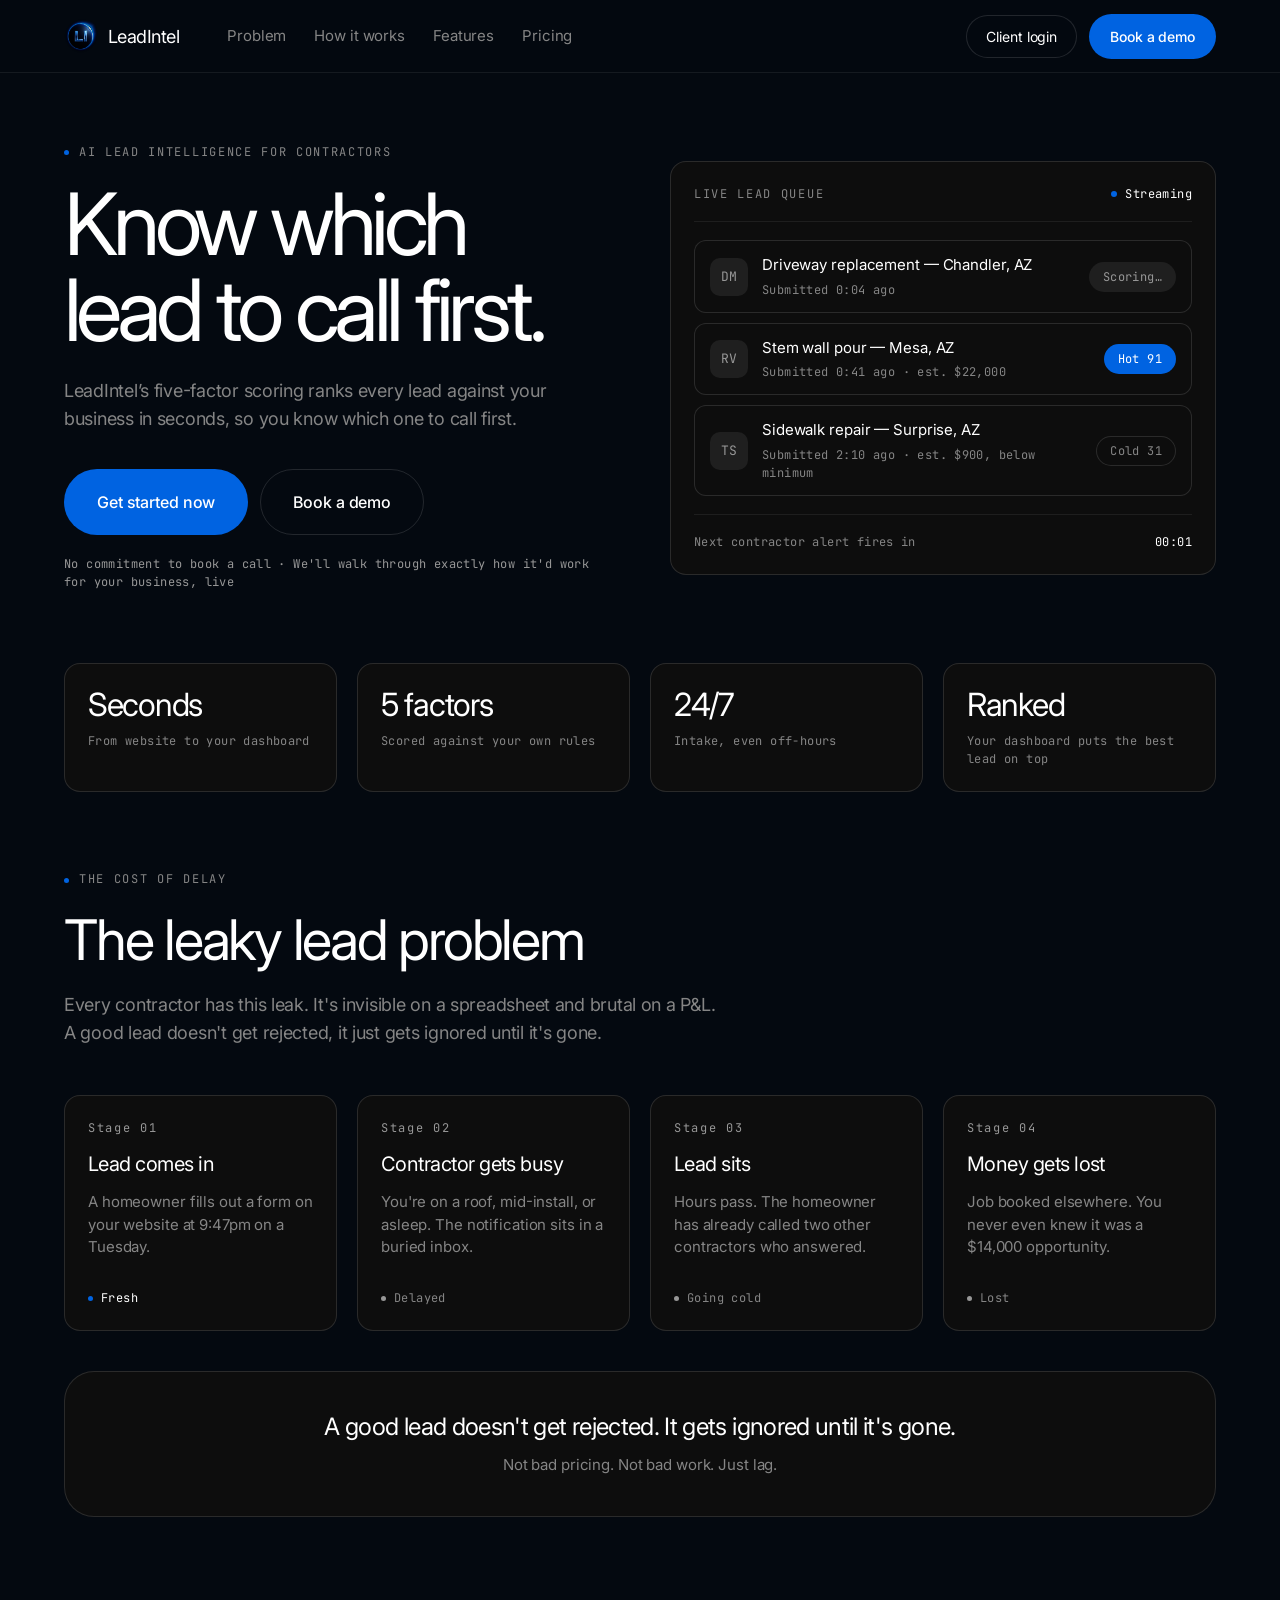
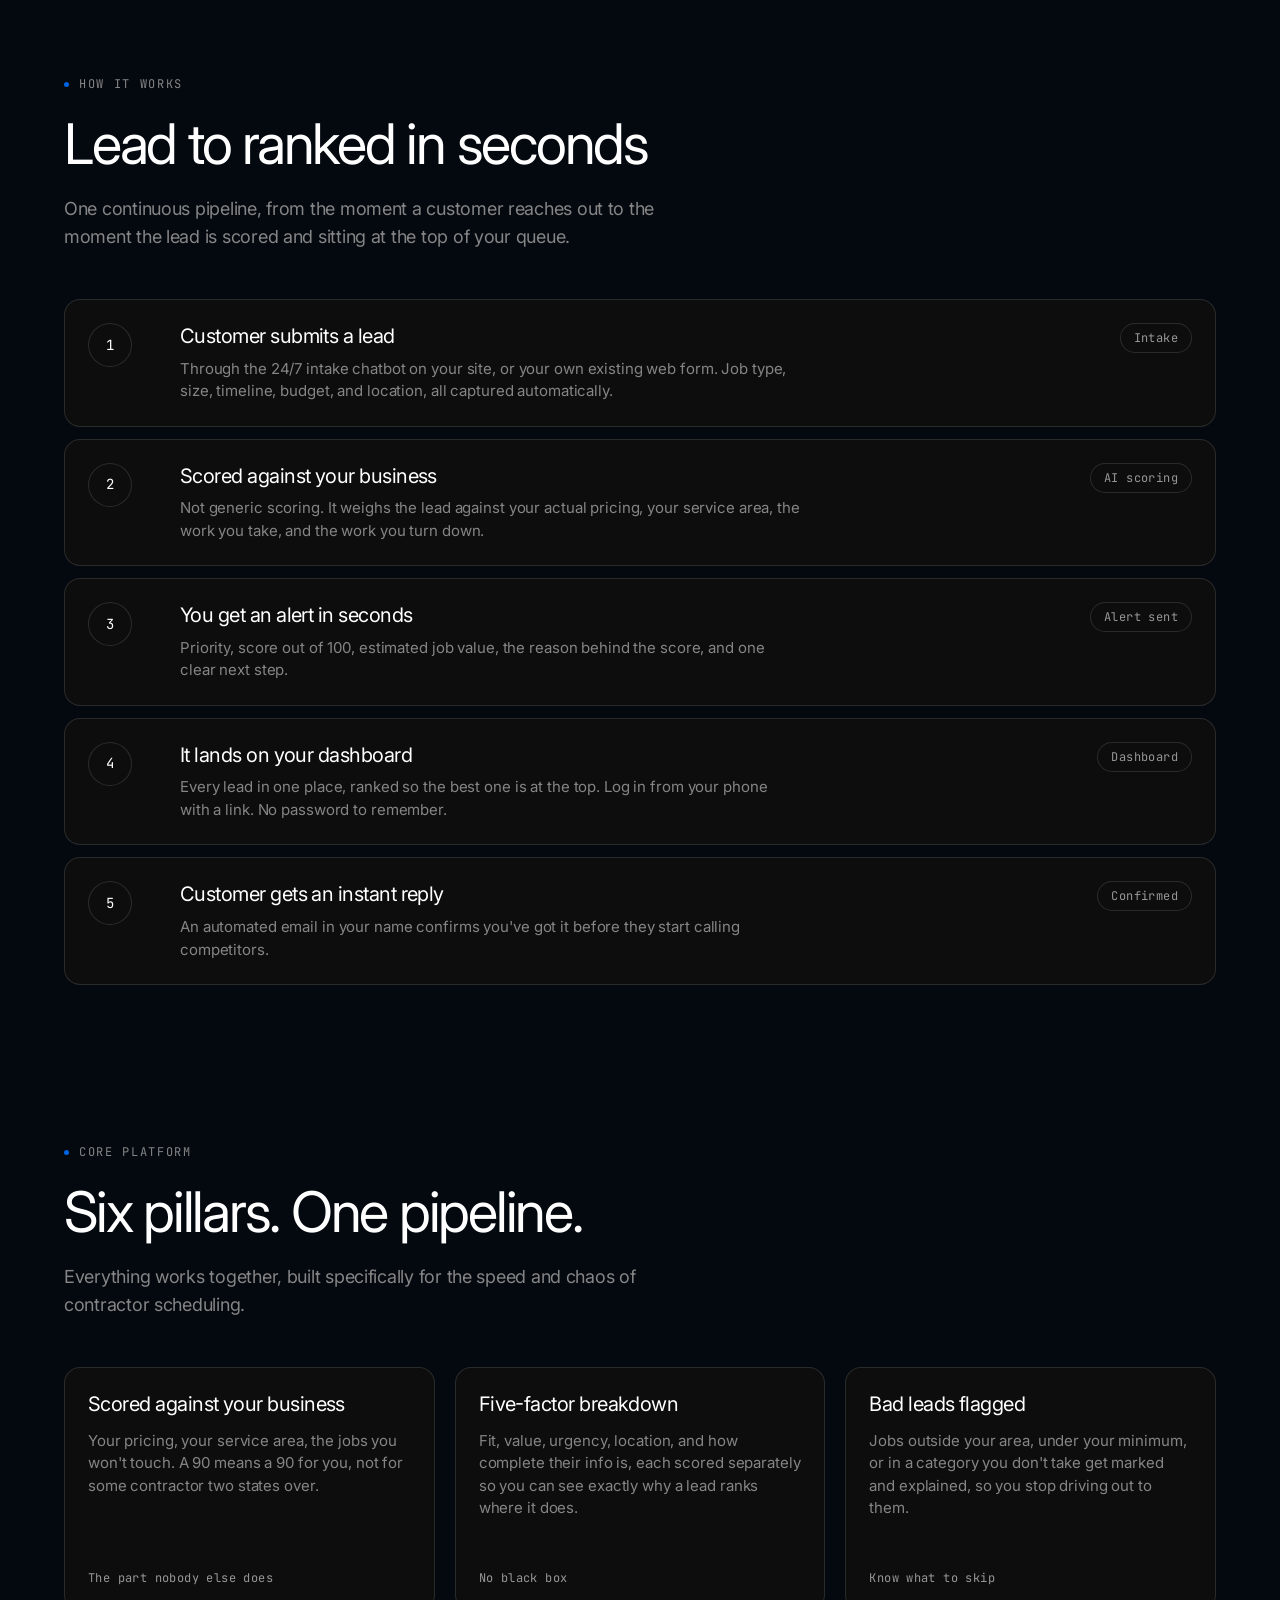
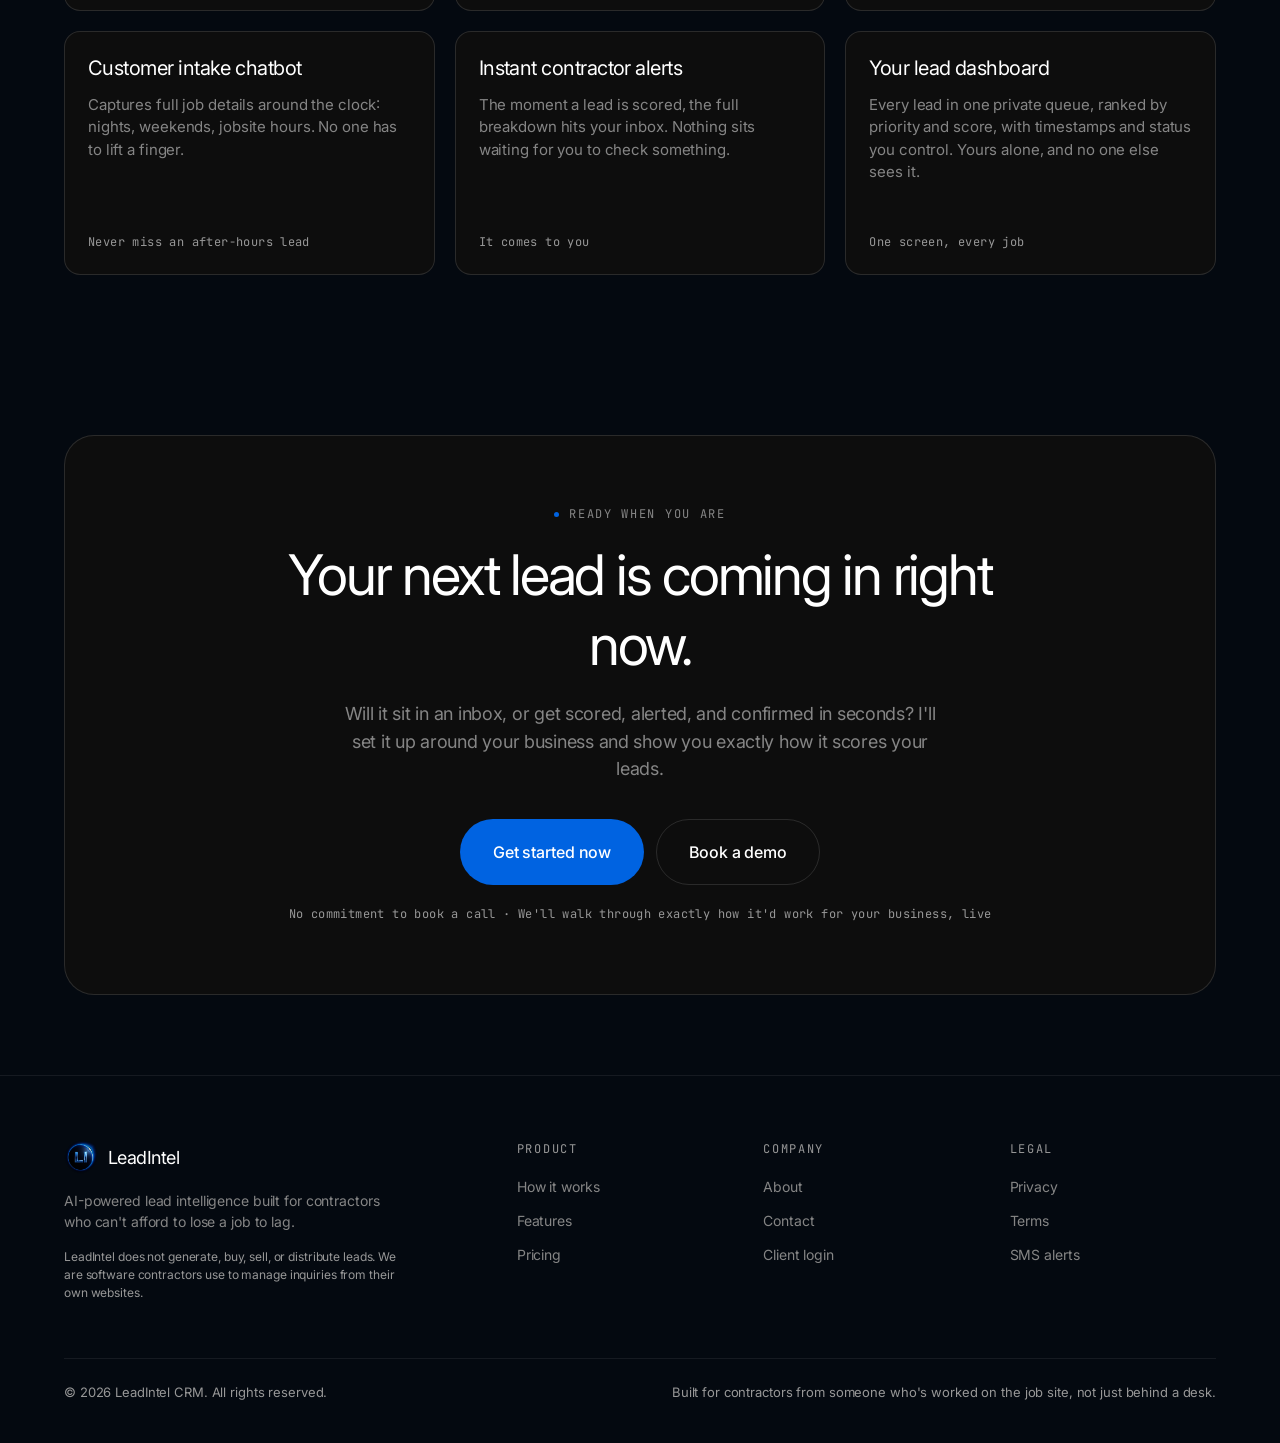
==== commit 35dc43e6: "Redesign: new design system, intake form, accessibility fixes Replaces the ten-page site with the LI" ====
--- a/index.html
+++ b/index.html
@@ -1,394 +1,342 @@
-<!DOCTYPE html>
+<!doctype html>
 <html lang="en">
 <head>
-<meta charset="UTF-8">
-<meta name="viewport" content="width=device-width, initial-scale=1.0">
-<title>Contractor Lead Intelligence CRM — Never Lose a Lead to Lag</title>
-<meta name="description" content="LeadIntel CRM scores and ranks every inbound lead against your pricing, your service area, and the jobs you actually take — so contractors stop losing jobs to slow follow-up.">
+<meta charset="utf-8">
+<meta name="viewport" content="width=device-width, initial-scale=1">
+<title>Contractor Lead Scoring | LeadIntel CRM</title>
+<meta name="description" content="LeadIntel's five-factor scoring ranks every inbound lead against your pricing, your service area, and the jobs you actually take, so you know which one to call first.">
+<meta name="theme-color" content="#040910">
 <link rel="icon" href="/favicon.ico" sizes="32x32">
 <link rel="icon" type="image/png" sizes="32x32" href="/assets/favicon-32.png">
 <link rel="icon" type="image/png" sizes="16x16" href="/assets/favicon-16.png">
 <link rel="apple-touch-icon" sizes="180x180" href="/assets/apple-touch-icon.png">
 <link rel="preconnect" href="https://fonts.googleapis.com">
 <link rel="preconnect" href="https://fonts.gstatic.com" crossorigin>
-<link href="https://fonts.googleapis.com/css2?family=Space+Grotesk:wght@500;600;700&family=Inter:wght@400;500;600;700;800&family=JetBrains+Mono:wght@400;500;600&display=swap" rel="stylesheet">
+<link rel="stylesheet" href="https://fonts.googleapis.com/css2?family=Inter:wght@400;500&family=JetBrains+Mono:wght@400;500&display=swap">
 <link rel="stylesheet" href="assets/styles.css">
-<script>document.documentElement.classList.add('js');</script>
 </head>
 <body>
 
-<div class="scroll-progress" id="scrollProgress" aria-hidden="true"></div>
-
-<!-- ============ NAV ============ -->
-<nav class="nav">
-  <div class="wrap nav-inner">
-    <a href="index.html" class="brand">
-      <span class="brand-mark"><img src="assets/logo.png" alt=""></span>
-      LeadIntel CRM
+<a class="sr-only" href="#main">Skip to content</a>
+
+<header class="site-header">
+  <div class="wrap header-inner">
+    <a class="logo" href="index.html" aria-label="LeadIntel CRM home">
+      <img class="logo-mark" src="assets/logo-mark-128.png" width="34" height="34" alt="" aria-hidden="true" decoding="async">
+      <span class="logo-word">LeadIntel</span>
     </a>
-    <div class="nav-links">
-      <a href="#problem">Problem</a>
-      <a href="#how-it-works">How it Works</a>
-      <a href="#features">Features</a>
+    <nav class="nav" aria-label="Primary">
+      <a href="index.html#problem">Problem</a>
+      <a href="index.html#how-it-works">How it works</a>
+      <a href="index.html#features">Features</a>
       <a href="pricing.html">Pricing</a>
-    </div>
-    <div class="nav-cta">
-      <a class="ghost-link js-book-demo" href="https://calendly.com/juneflows26/30min">Book a Demo</a>
-      <a class="btn btn-outline-nav btn-sm" href="login.html">Client Login</a>
-      <a class="btn btn-primary btn-sm js-get-started" href="#get-started">Get Started Now</a>
-      <button class="nav-burger" id="navBurger" aria-label="Menu" aria-expanded="false" aria-controls="mobileMenu">
+    </nav>
+    <div class="header-actions">
+      <a class="link-login" href="login.html">Client login</a>
+      <a class="btn btn-primary btn-sm" href="https://calendly.com/juneflows26/30min">Book a demo</a>
+      <button class="nav-burger" id="navBurger" type="button" aria-label="Menu" aria-expanded="false" aria-controls="mobileMenu">
         <span></span><span></span><span></span>
       </button>
     </div>
   </div>
-</nav>
-<div class="mobile-menu" id="mobileMenu">
-  <a href="#problem">Problem</a>
-  <a href="#how-it-works">How it Works</a>
-  <a href="#features">Features</a>
-  <a href="pricing.html">Pricing</a>
-  <a href="about.html">About</a>
-  <a href="contact.html">Contact</a>
-  <a class="btn btn-outline-nav" href="login.html">Client Login</a>
-  <a class="btn btn-primary js-get-started" href="#get-started">Get Started Now</a>
-</div>
-
-<!-- ============ HERO ============ -->
-<header class="hero">
-  <div class="hero-glow"></div>
-  <div class="hero-glow two"></div>
-  <div class="wrap hero-inner">
-    <div>
-      <img class="hero-logo enter" src="assets/logo.png" alt="LeadIntel CRM" style="--enter-delay:0s;">
-      <div class="hero-eyebrow eyebrow enter" style="--enter-delay:.08s;"><span class="dot"></span> AI LEAD INTELLIGENCE FOR CONTRACTORS</div>
-      <h1 class="enter" style="--enter-delay:.16s;">Stop losing jobs to <em>slow follow-up.</em></h1>
-      <p class="hero-sub enter" style="--enter-delay:.26s;">LeadIntel CRM scores and ranks every inbound lead against your pricing, your service area, and the jobs you actually take — so you call the right customer first, not just the first customer who called.</p>
-      <div class="hero-actions enter" style="--enter-delay:.36s;">
-        <a class="btn btn-primary btn-lg js-get-started" href="#get-started">Get Started Now</a>
-        <a class="btn btn-outline-light js-book-demo" href="https://calendly.com/juneflows26/30min">Book a Demo</a>
-      </div>
-      <div class="hero-note enter" style="--enter-delay:.44s;">No commitment to book a call &nbsp;·&nbsp; We'll walk through exactly how it'd work for your business, live</div>
-
-      <div class="hero-stats enter" style="--enter-delay:.5s;">
-        <div class="hero-stat enter" style="--enter-delay:.58s;"><b>Seconds</b><span>From form submit to your inbox</span></div>
-        <div class="hero-stat enter" style="--enter-delay:.68s;"><b>5 factors</b><span>Scored against your own rules</span></div>
-        <div class="hero-stat enter" style="--enter-delay:.78s;"><b>24/7</b><span>Intake, even off-hours</span></div>
-      </div>
-    </div>
-
-    <!-- Signature element: live lead ticker -->
-    <div class="ticker-card enter" style="--enter-delay:.3s;">
-      <div class="ticker-head">
-        <span class="label">Live Lead Queue</span>
-        <span class="live"><span class="ld"></span> Streaming</span>
-      </div>
-      <div class="ticker-head">
-        <span class="label">Your queue — sample view</span>
-      </div>
-
-      <div class="lead-row enter" style="--enter-delay:.55s;">
-        <div class="lead-avatar">DM</div>
-        <div class="lead-info">
-          <div class="nm">Driveway replacement — Chandler, AZ</div>
-          <div class="jb">Submitted 0:04 ago</div>
-          <div class="jb is-reserved" id="estA">Est. $12,000</div>
-        </div>
-        <div class="lead-score score-scoring" id="scoreA">SCORING…</div>
-      </div>
-
-      <div class="lead-row enter" style="--enter-delay:.7s;">
-        <div class="lead-avatar">RV</div>
-        <div class="lead-info">
-          <div class="nm">Stem wall pour — Mesa, AZ</div>
-          <div class="jb">Submitted 0:41 ago</div>
-          <div class="jb">Est. $22,000</div>
-        </div>
-        <div class="lead-score score-hot">HOT · 91</div>
-      </div>
-
-      <div class="lead-row enter" style="--enter-delay:.85s;">
-        <div class="lead-avatar">TS</div>
-        <div class="lead-info">
-          <div class="nm">Sidewalk repair — Surprise, AZ</div>
-          <div class="jb">Submitted 2:10 ago</div>
-          <div class="jb">Est. $900 — below minimum</div>
-        </div>
-        <div class="lead-score score-pending">COLD · 31</div>
-      </div>
-
-      <div class="ticker-foot">
-        <span class="ttl">Next contractor alert fires in</span>
-        <span class="clk" id="clk">00:04</span>
-      </div>
-    </div>
+  <div class="mobile-menu" id="mobileMenu">
+    <a href="index.html#problem">Problem</a>
+    <a href="index.html#how-it-works">How it works</a>
+    <a href="index.html#features">Features</a>
+    <a href="pricing.html">Pricing</a>
+    <a href="about.html">About</a>
+    <a href="contact.html">Contact</a>
+    <a href="login.html">Client login</a>
+    <a class="btn btn-primary" href="https://calendly.com/juneflows26/30min">Book a demo</a>
   </div>
 </header>
 
-<!-- ============ PROBLEM ============ -->
-<section class="section-mist" id="problem">
+<main id="main">
+
+  <section class="hero">
+    <div class="wrap hero-grid">
+      <div class="hero-copy">
+        <p class="eyebrow"><span class="dot"></span>AI lead intelligence for contractors</p>
+        <h1 class="display">Know which lead to call first.</h1>
+        <p class="lede">LeadIntel’s five-factor scoring ranks every lead against your business in seconds, so you know which one to call first.</p>
+        <div class="hero-actions">
+          <a class="btn btn-primary js-get-started" href="#get-started">Get started now</a>
+          <a class="btn btn-ghost" href="https://calendly.com/juneflows26/30min">Book a demo</a>
+        </div>
+        <p class="hero-note">No commitment to book a call · We'll walk through exactly how it'd work for your business, live</p>
+      </div>
+
+      <div class="panel" role="group" aria-label="Sample lead queue">
+        <div class="panel-head">
+          <p class="eyebrow">Live lead queue</p>
+          <span class="streaming">Streaming</span>
+        </div>
+        <div class="queue">
+          <article class="lead">
+            <div class="lead-avatar" aria-hidden="true">DM</div>
+            <div class="lead-body">
+              <div class="lead-title">Driveway replacement — Chandler, AZ</div>
+              <div class="lead-meta">Submitted 0:04 ago</div>
+            </div>
+            <span class="pill pill-scoring" data-score-slot>Scoring…</span>
+          </article>
+          <article class="lead">
+            <div class="lead-avatar" aria-hidden="true">RV</div>
+            <div class="lead-body">
+              <div class="lead-title">Stem wall pour — Mesa, AZ</div>
+              <div class="lead-meta">Submitted 0:41 ago · est. $22,000</div>
+            </div>
+            <span class="pill pill-hot">Hot 91</span>
+          </article>
+          <article class="lead">
+            <div class="lead-avatar" aria-hidden="true">TS</div>
+            <div class="lead-body">
+              <div class="lead-title">Sidewalk repair — Surprise, AZ</div>
+              <div class="lead-meta">Submitted 2:10 ago · est. $900, below minimum</div>
+            </div>
+            <span class="pill pill-cold">Cold 31</span>
+          </article>
+        </div>
+        <div class="panel-foot">
+          <span>Next contractor alert fires in</span>
+          <strong data-countdown>00:03</strong>
+        </div>
+      </div>
+    </div>
+  </section>
+
   <div class="wrap">
-    <div class="sec-head" data-reveal-stagger>
-      <div class="eyebrow" data-reveal>THE COST OF DELAY</div>
-      <h2 data-reveal>The Leaky Lead Problem</h2>
-      <p data-reveal>Every contractor has this leak. It's invisible on a spreadsheet and brutal on a P&amp;L — a good lead doesn't get rejected, it just gets ignored until it's gone.</p>
-    </div>
-
-    <div class="leak-flow" data-reveal-stagger>
-      <div class="leak-step" data-reveal>
-        <div class="num">STAGE 01</div>
-        <h3>Lead comes in</h3>
-        <p>A homeowner fills out a form on your website at 9:47pm on a Tuesday.</p>
-        <span class="chip chip-fresh">● FRESH</span>
-      </div>
-      <div class="leak-arrow" data-reveal>
-        <svg width="24" height="24" viewBox="0 0 24 24" fill="none"><path d="M4 12H20M20 12L14 6M20 12L14 18" stroke="currentColor" stroke-width="1.6" stroke-linecap="round" stroke-linejoin="round"/></svg>
-      </div>
-      <div class="leak-step" data-reveal>
-        <div class="num">STAGE 02</div>
-        <h3>Contractor gets busy</h3>
-        <p>You're on a roof, mid-install, or asleep. The notification sits in a buried inbox.</p>
-        <span class="chip chip-delayed">● DELAYED</span>
-      </div>
-      <div class="leak-arrow" data-reveal>
-        <svg width="24" height="24" viewBox="0 0 24 24" fill="none"><path d="M4 12H20M20 12L14 6M20 12L14 18" stroke="currentColor" stroke-width="1.6" stroke-linecap="round" stroke-linejoin="round"/></svg>
-      </div>
-      <div class="leak-step" data-reveal>
-        <div class="num">STAGE 03</div>
-        <h3>Lead sits</h3>
-        <p>Hours pass. The homeowner has already called two other contractors who answered.</p>
-        <span class="chip chip-cold">● GOING COLD</span>
-      </div>
-      <div class="leak-arrow" data-reveal>
-        <svg width="24" height="24" viewBox="0 0 24 24" fill="none"><path d="M4 12H20M20 12L14 6M20 12L14 18" stroke="currentColor" stroke-width="1.6" stroke-linecap="round" stroke-linejoin="round"/></svg>
-      </div>
-      <div class="leak-step" data-reveal>
-        <div class="num">STAGE 04</div>
-        <h3>Money gets lost</h3>
-        <p>Job booked elsewhere. You never even knew it was a $14,000 opportunity.</p>
-        <span class="chip chip-lost">● LOST</span>
-      </div>
-    </div>
-
-    <div class="leak-result" data-reveal="zoom">
-      <div class="ico">
-        <svg width="22" height="22" viewBox="0 0 24 24" fill="none"><path d="M12 2L2 21H22L12 2Z" stroke="#5B9DFF" stroke-width="1.6" stroke-linejoin="round"/><path d="M12 9V14" stroke="#5B9DFF" stroke-width="1.6" stroke-linecap="round"/><circle cx="12" cy="17.5" r="0.9" fill="#5B9DFF"/></svg>
-      </div>
-      <div class="txt">
-        <b>A good lead doesn't get rejected. It gets ignored until it's gone.</b>
-        <span>Not bad pricing. Not bad work. Just lag.</span>
+    <div class="stats">
+      <div class="stat">
+        <div class="stat-value">Seconds</div>
+        <div class="stat-label">From website to your dashboard</div>
+      </div>
+      <div class="stat">
+        <div class="stat-value">5 factors</div>
+        <div class="stat-label">Scored against your own rules</div>
+      </div>
+      <div class="stat">
+        <div class="stat-value">24/7</div>
+        <div class="stat-label">Intake, even off-hours</div>
+      </div>
+      <div class="stat">
+        <div class="stat-value">Ranked</div>
+        <div class="stat-label">Your dashboard puts the best lead on top</div>
       </div>
     </div>
   </div>
-</section>
-
-<!-- ============ HOW IT WORKS ============ -->
-<section id="how-it-works">
+
+  <section id="problem">
+    <div class="wrap">
+      <div class="section-head">
+        <p class="eyebrow"><span class="dot"></span>The cost of delay</p>
+        <h2 class="h-lg">The leaky lead problem</h2>
+        <p class="lede">Every contractor has this leak. It's invisible on a spreadsheet and brutal on a P&amp;L. A good lead doesn't get rejected, it just gets ignored until it's gone.</p>
+      </div>
+
+      <div class="stages">
+        <article class="stage">
+          <div class="stage-num">Stage 01</div>
+          <h3 class="h-sm">Lead comes in</h3>
+          <p>A homeowner fills out a form on your website at 9:47pm on a Tuesday.</p>
+          <div class="stage-state"><span class="dot"></span>Fresh</div>
+        </article>
+        <article class="stage">
+          <div class="stage-num">Stage 02</div>
+          <h3 class="h-sm">Contractor gets busy</h3>
+          <p>You're on a roof, mid-install, or asleep. The notification sits in a buried inbox.</p>
+          <div class="stage-state"><span class="dot"></span>Delayed</div>
+        </article>
+        <article class="stage">
+          <div class="stage-num">Stage 03</div>
+          <h3 class="h-sm">Lead sits</h3>
+          <p>Hours pass. The homeowner has already called two other contractors who answered.</p>
+          <div class="stage-state"><span class="dot"></span>Going cold</div>
+        </article>
+        <article class="stage">
+          <div class="stage-num">Stage 04</div>
+          <h3 class="h-sm">Money gets lost</h3>
+          <p>Job booked elsewhere. You never even knew it was a $14,000 opportunity.</p>
+          <div class="stage-state"><span class="dot"></span>Lost</div>
+        </article>
+      </div>
+
+      <div class="pullquote">
+        <p class="h-md">A good lead doesn't get rejected. It gets ignored until it's gone.</p>
+        <p class="sub">Not bad pricing. Not bad work. Just lag.</p>
+      </div>
+    </div>
+  </section>
+
+  <section id="how-it-works">
+    <div class="wrap">
+      <div class="section-head">
+        <p class="eyebrow"><span class="dot"></span>How it works</p>
+        <h2 class="h-lg">Lead to ranked in seconds</h2>
+        <p class="lede">One continuous pipeline, from the moment a customer reaches out to the moment the lead is scored and sitting at the top of your queue.</p>
+      </div>
+
+      <div class="steps">
+        <article class="step">
+          <div class="step-num">1</div>
+          <div>
+            <h3 class="h-sm">Customer submits a lead</h3>
+            <p>Through the 24/7 intake chatbot on your site, or your own existing web form. Job type, size, timeline, budget, and location, all captured automatically.</p>
+          </div>
+          <span class="step-tag">Intake</span>
+        </article>
+        <article class="step">
+          <div class="step-num">2</div>
+          <div>
+            <h3 class="h-sm">Scored against your business</h3>
+            <p>Not generic scoring. It weighs the lead against your actual pricing, your service area, the work you take, and the work you turn down.</p>
+          </div>
+          <span class="step-tag">AI scoring</span>
+        </article>
+        <article class="step">
+          <div class="step-num">3</div>
+          <div>
+            <h3 class="h-sm">You get an alert in seconds</h3>
+            <p>Priority, score out of 100, estimated job value, the reason behind the score, and one clear next step.</p>
+          </div>
+          <span class="step-tag">Alert sent</span>
+        </article>
+        <article class="step">
+          <div class="step-num">4</div>
+          <div>
+            <h3 class="h-sm">It lands on your dashboard</h3>
+            <p>Every lead in one place, ranked so the best one is at the top. Log in from your phone with a link. No password to remember.</p>
+          </div>
+          <span class="step-tag">Dashboard</span>
+        </article>
+        <article class="step">
+          <div class="step-num">5</div>
+          <div>
+            <h3 class="h-sm">Customer gets an instant reply</h3>
+            <p>An automated email in your name confirms you've got it before they start calling competitors.</p>
+          </div>
+          <span class="step-tag">Confirmed</span>
+        </article>
+      </div>
+    </div>
+  </section>
+
+  <section id="features">
+    <div class="wrap">
+      <div class="section-head">
+        <p class="eyebrow"><span class="dot"></span>Core platform</p>
+        <h2 class="h-lg">Six pillars. One pipeline.</h2>
+        <p class="lede">Everything works together, built specifically for the speed and chaos of contractor scheduling.</p>
+      </div>
+
+      <div class="features">
+        <article class="feature">
+          <h3 class="h-sm">Scored against your business</h3>
+          <p>Your pricing, your service area, the jobs you won't touch. A 90 means a 90 for you, not for some contractor two states over.</p>
+          <p class="note">The part nobody else does</p>
+        </article>
+        <article class="feature">
+          <h3 class="h-sm">Five-factor breakdown</h3>
+          <p>Fit, value, urgency, location, and how complete their info is, each scored separately so you can see exactly why a lead ranks where it does.</p>
+          <p class="note">No black box</p>
+        </article>
+        <article class="feature">
+          <h3 class="h-sm">Bad leads flagged</h3>
+          <p>Jobs outside your area, under your minimum, or in a category you don't take get marked and explained, so you stop driving out to them.</p>
+          <p class="note">Know what to skip</p>
+        </article>
+        <article class="feature">
+          <h3 class="h-sm">Customer intake chatbot</h3>
+          <p>Captures full job details around the clock: nights, weekends, jobsite hours. No one has to lift a finger.</p>
+          <p class="note">Never miss an after-hours lead</p>
+        </article>
+        <article class="feature">
+          <h3 class="h-sm">Instant contractor alerts</h3>
+          <p>The moment a lead is scored, the full breakdown hits your inbox. Nothing sits waiting for you to check something.</p>
+          <p class="note">It comes to you</p>
+        </article>
+        <article class="feature">
+          <h3 class="h-sm">Your lead dashboard</h3>
+          <p>Every lead in one private queue, ranked by priority and score, with timestamps and status you control. Yours alone, and no one else sees it.</p>
+          <p class="note">One screen, every job</p>
+        </article>
+      </div>
+    </div>
+  </section>
+
+  <section id="get-started">
+    <div class="wrap">
+      <div class="closer">
+        <p class="eyebrow"><span class="dot"></span>Ready when you are</p>
+        <h2 class="h-lg">Your next lead is coming in right now.</h2>
+        <p class="lede">Will it sit in an inbox, or get scored, alerted, and confirmed in seconds? I'll set it up around your business and show you exactly how it scores your leads.</p>
+        <div class="hero-actions">
+          <a class="btn btn-primary js-get-started" href="#get-started">Get started now</a>
+          <a class="btn btn-ghost" href="https://calendly.com/juneflows26/30min">Book a demo</a>
+        </div>
+        <p class="hero-note">No commitment to book a call · We'll walk through exactly how it'd work for your business, live</p>
+      </div>
+    </div>
+  </section>
+
+</main>
+
+<footer class="site-footer">
   <div class="wrap">
-    <div class="sec-head" data-reveal-stagger>
-      <div class="eyebrow" data-reveal>HOW IT WORKS</div>
-      <h2 data-reveal>Lead to Ranked in Seconds</h2>
-      <p data-reveal>One continuous pipeline — from the moment a customer reaches out to the moment the lead is scored and sitting at the top of your queue.</p>
-    </div>
-
-    <div class="timeline">
-      <div class="timeline-track"></div>
-
-      <div class="tl-step" data-reveal="left">
-        <div class="tl-node">1</div>
-        <div class="tl-content">
-          <div>
-            <h3>Customer submits a lead</h3>
-            <p>Through the 24/7 intake chatbot on your site, or your own existing web form. Job type, size, timeline, budget, and location — captured automatically.</p>
-          </div>
-          <span class="tl-tag t1">INTAKE</span>
-        </div>
-      </div>
-
-      <div class="tl-step" data-reveal="left">
-        <div class="tl-node">2</div>
-        <div class="tl-content">
-          <div>
-            <h3>Scored against your business</h3>
-            <p>Not generic scoring. It weighs the lead against your actual pricing, your service area, the work you take, and the work you turn down.</p>
-          </div>
-          <span class="tl-tag t2">AI SCORING</span>
-        </div>
-      </div>
-
-      <div class="tl-step" data-reveal="left">
-        <div class="tl-node">3</div>
-        <div class="tl-content">
-          <div>
-            <h3>You get an email in seconds</h3>
-            <p>Priority, score out of 100, estimated job value, the reason behind the score, and one clear next step. No app to open.</p>
-          </div>
-          <span class="tl-tag t1">ALERT SENT</span>
-        </div>
-      </div>
-
-      <div class="tl-step" data-reveal="left">
-        <div class="tl-node">4</div>
-        <div class="tl-content">
-          <div>
-            <h3>It lands on your dashboard</h3>
-            <p>Every lead in one place, ranked so the best one is at the top. Log in from your phone with a link — no password to remember.</p>
-          </div>
-          <span class="tl-tag t2">DASHBOARD</span>
-        </div>
-      </div>
-
-      <div class="tl-step" data-reveal="left">
-        <div class="tl-node">5</div>
-        <div class="tl-content">
-          <div>
-            <h3>Customer gets an instant reply</h3>
-            <p>An automated email in your name confirms you've got it — before they start calling competitors.</p>
-          </div>
-          <span class="tl-tag t3">CONFIRMED</span>
-        </div>
-      </div>
-    </div>
-  </div>
-</section>
-
-<!-- ============ FEATURES ============ -->
-<section class="section-mist" id="features">
-  <div class="wrap">
-    <div class="sec-head" data-reveal-stagger>
-      <div class="eyebrow" data-reveal>CORE PLATFORM</div>
-      <h2 data-reveal>Six pillars. One pipeline.</h2>
-      <p data-reveal>Everything works together — built specifically for the speed and chaos of contractor scheduling.</p>
-    </div>
-
-    <div class="feat-grid" data-reveal-stagger>
-
-      <div class="feat-card accent" data-reveal="zoom">
-        <div class="ico-box">
-          <svg width="22" height="22" viewBox="0 0 24 24" fill="none"><path d="M12 2L15 9L22 9.5L17 14.5L18.5 22L12 18L5.5 22L7 14.5L2 9.5L9 9L12 2Z" stroke="white" stroke-width="1.4" stroke-linejoin="round"/></svg>
-        </div>
-        <h3>Scored Against Your Business</h3>
-        <p>Your pricing, your service area, the jobs you won't touch. A 90 means a 90 for you, not for some contractor two states over.</p>
-        <div class="tag-line">→ the part nobody else does</div>
-      </div>
-
-      <div class="feat-card" data-reveal="zoom">
-        <div class="ico-box">
-          <svg width="22" height="22" viewBox="0 0 24 24" fill="none"><path d="M4 18H8M4 12H14M4 6H20" stroke="white" stroke-width="1.6" stroke-linecap="round"/></svg>
-        </div>
-        <h3>Five-Factor Breakdown</h3>
-        <p>Fit, value, urgency, location, and how complete their info is — each scored separately so you can see exactly why a lead ranks where it does.</p>
-        <div class="tag-line">→ no black box</div>
-      </div>
-
-      <div class="feat-card" data-reveal="zoom">
-        <div class="ico-box">
-          <svg width="22" height="22" viewBox="0 0 24 24" fill="none"><path d="M12 2L2 21H22L12 2Z" stroke="white" stroke-width="1.6" stroke-linejoin="round"/><path d="M12 9V14" stroke="white" stroke-width="1.6" stroke-linecap="round"/><circle cx="12" cy="17.5" r="0.9" fill="white"/></svg>
-        </div>
-        <h3>Bad Leads Flagged</h3>
-        <p>Jobs outside your area, under your minimum, or in a category you don't take get marked and explained — so you stop driving out to them.</p>
-        <div class="tag-line">→ know what to skip</div>
-      </div>
-
-      <div class="feat-card accent" data-reveal="zoom">
-        <div class="ico-box">
-          <svg width="22" height="22" viewBox="0 0 24 24" fill="none"><rect x="3" y="5" width="18" height="14" rx="2" stroke="white" stroke-width="1.6"/><path d="M3 8H21" stroke="white" stroke-width="1.6"/><circle cx="7" cy="13" r="0.8" fill="white"/></svg>
-        </div>
-        <h3>Customer Intake Chatbot</h3>
-        <p>Captures full job details around the clock — nights, weekends, jobsite hours — without anyone lifting a finger.</p>
-        <div class="tag-line">→ never miss an after-hours lead</div>
-      </div>
-
-      <div class="feat-card" data-reveal="zoom">
-        <div class="ico-box">
-          <svg width="22" height="22" viewBox="0 0 24 24" fill="none"><path d="M12 2C8 2 6 5 6 9V13L4 17H20L18 13V9C18 5 16 2 12 2Z" stroke="white" stroke-width="1.6" stroke-linejoin="round"/><path d="M9 20A3 3 0 0015 20" stroke="white" stroke-width="1.6"/></svg>
-        </div>
-        <h3>Instant Contractor Alerts</h3>
-        <p>The moment a lead is scored, the full breakdown hits your inbox. Nothing sits waiting for you to check something.</p>
-        <div class="tag-line">→ it comes to you</div>
-      </div>
-
-      <div class="feat-card" data-reveal="zoom">
-        <div class="ico-box">
-          <svg width="22" height="22" viewBox="0 0 24 24" fill="none"><rect x="3" y="4" width="7" height="16" rx="1.4" stroke="white" stroke-width="1.6"/><rect x="14" y="4" width="7" height="9" rx="1.4" stroke="white" stroke-width="1.6"/></svg>
-        </div>
-        <h3>Your Lead Dashboard</h3>
-        <p>Every lead in one private queue, ranked by priority and score, with timestamps and status you control. Yours alone — no one else sees it.</p>
-        <div class="tag-line">→ one screen, every job</div>
-      </div>
-
-    </div>
-  </div>
-</section>
-
-<!-- ============ FINAL CTA ============ -->
-<section class="final-cta" id="demo">
-  <div class="wrap final-cta-inner" data-reveal-stagger>
-    <div class="eyebrow" data-reveal>READY WHEN YOU ARE</div>
-    <h2 data-reveal>Your next lead is coming in right now.</h2>
-    <p data-reveal>Will it sit in an inbox, or get scored, alerted, and confirmed in seconds? I'll set it up around your business and show you exactly how it scores your leads.</p>
-    <div class="hero-actions" data-reveal="zoom">
-      <a class="btn btn-primary btn-lg js-get-started" href="#get-started">Get Started Now</a>
-      <a class="btn btn-outline-light js-book-demo" href="https://calendly.com/juneflows26/30min">Book a Demo</a>
-    </div>
-    <div class="hero-note" data-reveal="fade" style="margin-top:18px;">No commitment to book a call &nbsp;·&nbsp; We'll walk through exactly how it'd work for your business, live</div>
-  </div>
-</section>
-
-<!-- ============ FOOTER ============ -->
-<footer>
-  <div class="wrap">
-    <div class="foot-top">
-      <div class="foot-brand">
-        <a href="index.html" class="brand">
-          <span class="brand-mark"><img src="assets/logo.png" alt=""></span>
-          LeadIntel CRM
+    <div class="footer-grid">
+      <div class="footer-brand">
+        <a class="logo" href="index.html" aria-label="LeadIntel CRM home">
+          <img class="logo-mark" src="assets/logo-mark-128.png" width="34" height="34" alt="" aria-hidden="true" decoding="async">
+          <span class="logo-word">LeadIntel</span>
         </a>
         <p>AI-powered lead intelligence built for contractors who can't afford to lose a job to lag.</p>
-        <p style="margin-top:12px;">LeadIntel does not generate, buy, sell, or distribute leads. We are software contractors use to manage inquiries from their own websites.</p>
-      </div>
-      <div class="foot-cols">
-        <div class="foot-col">
-          <h4>Product</h4>
-          <a href="#how-it-works">How it Works</a>
-          <a href="#features">Features</a>
-          <a href="pricing.html">Pricing</a>
-          <a href="web-design.html">Website Redesign</a>
-        </div>
-        <div class="foot-col">
-          <h4>Company</h4>
-          <a href="about.html">About</a>
-          <a href="contact.html">Contact</a>
-          <a href="login.html">Client Login</a>
-        </div>
-        <div class="foot-col">
-          <h4>Legal</h4>
-          <a href="privacy.html">Privacy</a>
-          <a href="terms.html">Terms</a>
-        </div>
-      </div>
-    </div>
-    <div class="foot-bottom">
-      <span>© 2026 LeadIntel CRM. All rights reserved.</span>
+        <p class="disclaimer">LeadIntel does not generate, buy, sell, or distribute leads. We are software contractors use to manage inquiries from their own websites.</p>
+      </div>
+      <div class="footer-col">
+        <h4>Product</h4>
+        <ul>
+          <li><a href="index.html#how-it-works">How it works</a></li>
+          <li><a href="index.html#features">Features</a></li>
+          <li><a href="pricing.html">Pricing</a></li>
+        </ul>
+      </div>
+      <div class="footer-col">
+        <h4>Company</h4>
+        <ul>
+          <li><a href="about.html">About</a></li>
+          <li><a href="contact.html">Contact</a></li>
+          <li><a href="login.html">Client login</a></li>
+        </ul>
+      </div>
+      <div class="footer-col">
+        <h4>Legal</h4>
+        <ul>
+          <li><a href="privacy.html">Privacy</a></li>
+          <li><a href="terms.html">Terms</a></li>
+          <li><a href="sms-optin.html">SMS alerts</a></li>
+        </ul>
+      </div>
+    </div>
+    <div class="footer-base">
+      <span>&copy; 2026 LeadIntel CRM. All rights reserved.</span>
       <span>Built for contractors from someone who's worked on the job site, not just behind a desk.</span>
     </div>
   </div>
 </footer>
 
-<!-- ============ LEAD FORM MODAL ============ -->
-<div class="modal-overlay" id="demoModal" role="dialog" aria-modal="true" aria-labelledby="demoModalTitle">
+<div class="modal" id="intakeModal" role="dialog" aria-modal="true" aria-labelledby="intakeTitle" hidden>
   <div class="modal-card">
-    <button class="modal-close" id="modalClose" aria-label="Close">
-      <svg width="18" height="18" viewBox="0 0 24 24" fill="none" stroke="currentColor" stroke-width="2"><path d="M18 6L6 18M6 6l12 12"/></svg>
+    <button class="modal-close" type="button" id="intakeClose" aria-label="Close">
+      <svg width="16" height="16" viewBox="0 0 24 24" fill="none" stroke="currentColor" stroke-width="2" aria-hidden="true"><path d="M18 6L6 18M6 6l12 12"/></svg>
     </button>
 
-    <div id="formState">
+    <div id="intakeFormState">
       <div class="modal-head">
-        <div class="eyebrow">TELL US ABOUT YOUR BUSINESS</div>
-        <h3 id="demoModalTitle">Let's build something for you.</h3>
-        <p>Answer a few quick questions and we'll put together a working mockup tailored to your trade and your lead flow — no commitment.</p>
-      </div>
-
-      <form id="demoForm">
+        <p class="eyebrow"><span class="dot"></span>Get started</p>
+        <h2 class="h-md" id="intakeTitle">Let&rsquo;s build something for you.</h2>
+        <p>Answer a few quick questions and we&rsquo;ll put together a working mockup tailored to your trade and your lead flow. No commitment.</p>
+      </div>
+      <form id="intakeForm" novalidate>
         <div class="form-grid">
           <div class="field full">
             <label for="f-name">Full name</label>
@@ -408,45 +356,40 @@
           </div>
           <div class="field full">
             <label for="f-website">Website <span class="label-optional">(optional)</span></label>
-            <input type="text" id="f-website" name="website" inputmode="url" autocomplete="url" placeholder="e.g. yourcompany.com">
+            <input type="text" id="f-website" name="website" inputmode="url" autocomplete="url" placeholder="yourcompany.com">
           </div>
           <div class="field">
             <label for="f-trade">Trade / industry</label>
-            <input type="text" id="f-trade" name="trade" placeholder="e.g. Roofing, HVAC" required>
+            <input type="text" id="f-trade" name="trade" placeholder="Roofing, HVAC, concrete" required>
           </div>
           <div class="field">
             <label for="f-volume">Leads per week</label>
-            <input type="text" id="f-volume" name="lead_volume" placeholder="e.g. 10-20">
+            <input type="text" id="f-volume" name="lead_volume" placeholder="10 to 20">
           </div>
           <div class="field full">
             <label for="f-process">How do you currently handle leads?</label>
-            <input type="text" id="f-process" name="current_process" placeholder="e.g. Phone calls and texts, a spreadsheet, nothing formal">
+            <input type="text" id="f-process" name="current_process" placeholder="Phone calls and texts, a spreadsheet, nothing formal">
           </div>
           <div class="field full">
-            <label for="f-pain">What's frustrating about that process?</label>
+            <label for="f-pain">What&rsquo;s frustrating about that process?</label>
             <textarea id="f-pain" name="pain_point" placeholder="Tell us what slows you down or where leads fall through the cracks"></textarea>
           </div>
         </div>
-
-        <button type="submit" class="btn btn-primary form-submit" id="formSubmitBtn">Send my details</button>
-        <div class="form-foot-note">We'll follow up by email with something built specifically for you.</div>
+        <button type="submit" class="btn btn-primary" id="intakeSubmit">Send my details</button>
+        <p class="form-note">We&rsquo;ll follow up by email with something built specifically for you.</p>
       </form>
     </div>
 
-    <div class="form-state" id="successState">
-      <div class="ico">
-        <svg width="24" height="24" viewBox="0 0 24 24" fill="none" stroke="white" stroke-width="2.2"><path d="M20 6L9 17l-5-5"/></svg>
-      </div>
-      <h3>Got it — thank you!</h3>
-      <p>We're putting something together based on what you shared. Expect an email from us soon with a mockup built around your business.</p>
-    </div>
-
-    <div class="form-state error" id="errorState">
-      <div class="ico">
-        <svg width="24" height="24" viewBox="0 0 24 24" fill="none" stroke="white" stroke-width="2.2"><path d="M12 9v4M12 17h.01M10.3 3.9L2.7 17a2 2 0 001.7 3h15.2a2 2 0 001.7-3L13.7 3.9a2 2 0 00-3.4 0z"/></svg>
-      </div>
-      <h3>Something went wrong</h3>
-      <p>We couldn't submit your details just now. Mind trying again in a moment?</p>
+    <div class="modal-state" id="intakeSuccess" tabindex="-1" hidden>
+      <span class="tick" aria-hidden="true"><svg width="20" height="20" viewBox="0 0 24 24" fill="none" stroke="#ffffff" stroke-width="2.4"><path d="M20 6L9 17l-5-5"/></svg></span>
+      <h2 class="h-sm">Got it. We&rsquo;ll be in touch.</h2>
+      <p>Thanks for the details. Expect an email within one business day with something built for your business.</p>
+    </div>
+
+    <div class="modal-state" id="intakeError" tabindex="-1" hidden>
+      <h2 class="h-sm">That didn&rsquo;t go through.</h2>
+      <p>Your details didn&rsquo;t send. Try again, or email <a href="mailto:hello@leadintelcrm.com">hello@leadintelcrm.com</a> and we&rsquo;ll take it from there.</p>
+      <button type="button" class="btn btn-ghost" id="intakeRetry">Try again</button>
     </div>
   </div>
 </div>
--- a/assets/styles.css
+++ b/assets/styles.css
@@ -1,1099 +1,986 @@
+/* LeadIntel — mission control in a darkroom. Tokens per DESIGN.md */
+
+:root {
+  --signal-blue: #0063e1;
+  --obsidian: #040910;
+  --carbon: #0d0d0d;
+  --graphite: #0d0d0d;
+  --iron: #1f1f1f;
+  --steel: #2b2c2e;
+  --ash: #858585;
+  --fog: #8c8c8c;
+  --smoke: #979797;
+  --paper: #ffffff;
+
+  --edge: rgba(255, 255, 255, 0.12);
+  --edge-soft: rgba(255, 255, 255, 0.07);
+  --inset: inset 0 0 0 1px var(--edge);
+  --shadow-subtle-2: rgba(255, 255, 255, 0.2) 0 0 1px 0;
+  --edge-strong: rgba(255, 255, 255, 0.2);
+  --signal-blue-hover: #005ccf;  /* white text 6.12:1 */
+  --signal-blue-press: #0056c4;  /* white text 6.71:1 */
+
+  --font-sans: "Inter", system-ui, -apple-system, sans-serif;
+  --font-mono: "JetBrains Mono", ui-monospace, monospace;
+
+  --r-nav: 2px;
+  --r-input: 8px;
+  --r-card: 16px;
+  --r-image: 24px;
+  --r-large: 30px;
+  --r-pill: 59px;
+
+  --page: 1200px;
+  --section-gap: 80px;
+}
+
+*, *::before, *::after { box-sizing: border-box; }
+
+html { scroll-behavior: smooth; }
+
+body {
+  margin: 0;
+  background: var(--obsidian);
+  color: var(--paper);
+  font-family: var(--font-sans);
+  font-size: 16px;
+  line-height: 1.5;
+  letter-spacing: -0.007em;
+  -webkit-font-smoothing: antialiased;
+  font-feature-settings: "case";
+}
+
+a { color: inherit; text-decoration: none; }
+:focus-visible { outline: 2px solid var(--signal-blue); outline-offset: 2px; }
+img, svg { display: block; max-width: 100%; }
+
+.wrap {
+  width: 100%;
+  max-width: var(--page);
+  margin: 0 auto;
+  padding: 0 24px;
+}
+
+.sr-only {
+  position: absolute; width: 1px; height: 1px;
+  padding: 0; margin: -1px; overflow: hidden;
+  clip: rect(0 0 0 0); white-space: nowrap; border: 0;
+}
+
+a.sr-only:focus-visible {
+  position: fixed; top: 12px; left: 12px; z-index: 100;
+  width: auto; height: auto; margin: 0;
+  padding: 12px 20px; overflow: visible; clip: auto;
+  background: var(--iron); color: var(--paper);
+  border-radius: var(--r-pill);
+  box-shadow: var(--inset);
+  font-size: 14px;
+}
+
+/* — type — */
+
+h1, h2, h3, h4 { font-weight: 400; margin: 0; color: var(--paper); }
+
+.display {
+  font-size: clamp(44px, 7.4vw, 86px);
+  line-height: 1.0;
+  letter-spacing: -0.064em;
+}
+
+.h-lg {
+  font-size: clamp(32px, 4.6vw, 56px);
+  line-height: 1.25;
+  letter-spacing: -0.04em;
+}
+
+.h-md { font-size: 24px; line-height: 1.33; letter-spacing: -0.027em; }
+.h-sm { font-size: 20px; line-height: 1.33; letter-spacing: -0.027em; }
+
+.lede {
+  font-size: 18px;
+  line-height: 1.55;
+  letter-spacing: -0.015em;
+  color: var(--ash);
+  margin: 0;
+}
+
+.body-muted { color: var(--ash); margin: 0; }
+
+.eyebrow {
+  font-family: var(--font-mono);
+  font-size: 12px;
+  line-height: 1.2;
+  letter-spacing: 0.14em;
+  text-transform: uppercase;
+  color: var(--ash);
+  margin: 0;
+}
+
+.eyebrow .dot {
+  display: inline-block;
+  width: 5px; height: 5px;
+  border-radius: 50%;
+  background: var(--signal-blue);
+  margin-right: 10px;
+  vertical-align: middle;
+}
+
+.mono { font-family: var(--font-mono); letter-spacing: 0.033em; }
+
+/* — buttons — */
+
+.btn {
+  display: inline-flex;
+  align-items: center;
+  justify-content: center;
+  border-radius: var(--r-pill);
+  font-size: 16px;
+  font-weight: 500;
+  letter-spacing: -0.007em;
+  padding: 20px 32px;
+  border: 1px solid transparent;
+  cursor: pointer;
+  position: relative;
+  overflow: hidden;
+  transition: background-color .2s ease, border-color .2s ease,
+              transform .25s cubic-bezier(0.34, 1.4, 0.44, 1);
+  white-space: nowrap;
+}
+
+.btn-primary { background: var(--signal-blue); color: var(--paper); }
+.btn-primary:hover { background: var(--signal-blue-hover); }
+.btn-primary:active { background: var(--signal-blue-press); }
+
+.btn-ghost { background: transparent; color: var(--paper); border-color: var(--edge); }
+.btn-ghost:hover { background: var(--steel); border-color: var(--edge-strong); }
+.btn-ghost:active { background: var(--iron); }
+
+.btn-sm { padding: 11px 20px; font-size: 14px; }
+
+.btn:disabled { opacity: .5; cursor: default; }
+
+/* — header — */
+
+.site-header {
+  position: sticky;
+  top: 0;
+  z-index: 50;
+  background: rgba(4, 9, 16, .82);
+  backdrop-filter: blur(12px);
+  border-bottom: 1px solid var(--edge-soft);
+}
+
+.header-inner {
+  display: flex;
+  align-items: center;
+  gap: 40px;
+  height: 72px;
+}
+
+.logo { display: flex; align-items: center; gap: 10px; }
+.logo-mark { width: 34px; height: 34px; flex: none; }
+.logo-word { font-size: 18px; letter-spacing: -0.03em; color: var(--paper); }
+
+.nav { display: flex; align-items: center; gap: 28px; margin-left: 8px; }
+.nav a { font-size: 15px; color: var(--ash); transition: color .15s ease; }
+.nav a:hover { color: var(--paper); }
+
+.header-actions { display: flex; align-items: center; gap: 12px; margin-left: auto; }
+.header-actions .link-login {
+  font-size: 14px;
+  color: var(--paper);
+  border-radius: var(--r-pill);
+  box-shadow: var(--inset);
+  padding: 11px 20px;
+  position: relative;
+  overflow: hidden;
+  white-space: nowrap;
+  transition: background-color .2s ease,
+              transform .25s cubic-bezier(0.34, 1.4, 0.44, 1);
+}
+.header-actions .link-login:hover { background: var(--steel); transform: scale(1.04); }
+
+/* — sections — */
+
+section { padding: var(--section-gap) 0; }
+.section-head { max-width: 780px; margin-bottom: 48px; }
+.section-head .lede { max-width: 660px; }
+.section-head .h-lg { margin: 18px 0 16px; }
+
+/* — hero — */
+
+.hero { padding-top: 72px; padding-bottom: 72px; }
+
+.hero-grid {
+  display: grid;
+  grid-template-columns: minmax(0, 1fr) minmax(0, 1fr);
+  gap: 60px;
+  align-items: center;
+}
+
+.hero-copy .display { margin: 22px 0 24px; }
+.hero-copy .lede { max-width: 520px; }
+
+.hero-actions { display: flex; gap: 12px; margin: 36px 0 20px; flex-wrap: wrap; }
+
+.hero-note {
+  font-family: var(--font-mono);
+  font-size: 12px;
+  letter-spacing: 0.033em;
+  color: var(--smoke);
+  margin: 0;
+}
+
+/* — live queue panel — */
+
+.panel {
+  background: var(--carbon);
+  border-radius: var(--r-card);
+  box-shadow: var(--inset);
+  padding: 24px;
+}
+
+.panel-head {
+  display: flex;
+  align-items: center;
+  justify-content: space-between;
+  gap: 16px;
+  padding-bottom: 18px;
+  margin-bottom: 18px;
+  border-bottom: 1px solid var(--edge-soft);
+}
+
+.streaming { display: inline-flex; align-items: center; gap: 8px; font-family: var(--font-mono); font-size: 12px; letter-spacing: 0.033em; color: var(--paper); }
+.streaming::before {
+  content: ""; width: 6px; height: 6px; border-radius: 50%;
+  background: var(--signal-blue);
+  animation: pulse 1.8s ease-in-out infinite;
+}
+@keyframes pulse { 0%, 100% { opacity: 1; } 50% { opacity: .25; } }
+
+.queue { display: flex; flex-direction: column; gap: 10px; }
+
+.lead {
+  display: flex;
+  align-items: center;
+  gap: 14px;
+  background: var(--graphite);
+  border-radius: 12px;
+  box-shadow: var(--inset);
+  padding: 14px 16px;
+}
+
+.lead-avatar {
+  width: 38px; height: 38px; flex: none;
+  border-radius: 10px;
+  background: var(--iron);
+  display: grid; place-items: center;
+  font-family: var(--font-mono);
+  font-size: 13px;
+  letter-spacing: 0.033em;
+  color: var(--smoke);
+}
+
+.lead-body { min-width: 0; flex: 1; }
+.lead-title { font-size: 15px; letter-spacing: -0.007em; color: var(--paper); }
+.lead-meta {
+  font-family: var(--font-mono);
+  font-size: 12px;
+  letter-spacing: 0.033em;
+  color: var(--ash);
+  margin-top: 4px;
+}
+
+.pill {
+  font-family: var(--font-mono);
+  font-size: 12px;
+  letter-spacing: 0.033em;
+  border-radius: var(--r-pill);
+  padding: 6px 14px;
+  white-space: nowrap;
+  flex: none;
+}
+.pill-hot { background: var(--signal-blue); color: var(--paper); }
+.pill-warm { background: var(--steel); color: var(--paper); }
+.pill-cold { background: var(--graphite); color: var(--ash); box-shadow: var(--inset); }
+.pill-scoring { background: var(--iron); color: var(--smoke); }
+
+.panel-foot {
+  display: flex;
+  align-items: center;
+  justify-content: space-between;
+  gap: 16px;
+  margin-top: 18px;
+  padding-top: 18px;
+  border-top: 1px solid var(--edge-soft);
+  font-family: var(--font-mono);
+  font-size: 12px;
+  letter-spacing: 0.033em;
+  color: var(--ash);
+}
+.panel-foot strong { color: var(--paper); font-weight: 400; }
+
+/* — stats — */
+
+.stats {
+  display: grid;
+  grid-template-columns: repeat(4, minmax(0, 1fr));
+  gap: 20px;
+}
+
+.stat {
+  background: var(--graphite);
+  border-radius: var(--r-card);
+  box-shadow: var(--inset);
+  padding: 24px;
+}
+.stat-value { font-size: 32px; line-height: 1.1; letter-spacing: -0.04em; color: var(--paper); }
+.stat-label { font-family: var(--font-mono); font-size: 12px; letter-spacing: 0.033em; color: var(--ash); margin-top: 10px; }
+
+/* — problem stages — */
+
+.stages { display: grid; grid-template-columns: repeat(4, minmax(0, 1fr)); gap: 20px; }
+
+.stage {
+  background: var(--graphite);
+  border-radius: var(--r-card);
+  box-shadow: var(--inset);
+  padding: 24px;
+  display: flex;
+  flex-direction: column;
+  gap: 14px;
+  min-height: 236px;
+}
+.stage-num { font-family: var(--font-mono); font-size: 12px; letter-spacing: 0.14em; color: var(--smoke); }
+.stage p { margin: 0; color: var(--ash); font-size: 15px; }
+.stage-state { margin-top: auto; font-family: var(--font-mono); font-size: 12px; letter-spacing: 0.033em; color: var(--ash); }
+.stage-state .dot { display: inline-block; width: 5px; height: 5px; border-radius: 50%; background: var(--smoke); margin-right: 8px; vertical-align: middle; }
+.stage:first-child .stage-state .dot { background: var(--signal-blue); }
+.stage:first-child .stage-state { color: var(--paper); }
+
+.pullquote {
+  margin: 40px 0 0;
+  padding: 40px;
+  background: var(--carbon);
+  border-radius: var(--r-large);
+  box-shadow: var(--inset);
+  text-align: center;
+}
+.pullquote p { margin: 0; }
+.pullquote .h-md { letter-spacing: -0.027em; }
+.pullquote .sub { color: var(--ash); margin-top: 12px; font-size: 15px; }
+
+/* — how it works — */
+
+.steps { display: flex; flex-direction: column; gap: 12px; }
+
+.step {
+  display: grid;
+  grid-template-columns: 64px minmax(0, 1fr) 150px;
+  gap: 28px;
+  align-items: start;
+  background: var(--graphite);
+  border-radius: var(--r-card);
+  box-shadow: var(--inset);
+  padding: 24px;
+}
+.step-num {
+  width: 44px; height: 44px;
+  border-radius: 50%;
+  box-shadow: var(--inset);
+  display: grid; place-items: center;
+  font-family: var(--font-mono); font-size: 14px; color: var(--paper);
+}
+.step h3 { margin-bottom: 8px; }
+.step p { margin: 0; color: var(--ash); font-size: 15px; max-width: 620px; }
+.step-tag {
+  justify-self: end;
+  font-family: var(--font-mono); font-size: 12px; letter-spacing: 0.033em;
+  color: var(--smoke);
+  border-radius: var(--r-pill);
+  box-shadow: var(--inset);
+  padding: 6px 14px;
+  white-space: nowrap;
+}
+
+/* — features — */
+
+.features { display: grid; grid-template-columns: repeat(3, minmax(0, 1fr)); gap: 20px; }
+
+.feature {
+  background: var(--graphite);
+  border-radius: var(--r-card);
+  box-shadow: var(--inset);
+  padding: 24px;
+  display: flex;
+  flex-direction: column;
+  gap: 12px;
+  min-height: 244px;
+}
+.feature h3 { margin: 0; }
+.feature p { margin: 0; color: var(--ash); font-size: 15px; }
+.feature .note {
+  margin-top: auto;
+  font-family: var(--font-mono); font-size: 12px; letter-spacing: 0.033em;
+  color: var(--smoke);
+}
+
+/* — closing cta — */
+
+.closer {
+  background: var(--carbon);
+  border-radius: var(--r-large);
+  box-shadow: var(--inset);
+  padding: 72px 48px;
+  text-align: center;
+}
+.closer .h-lg { margin: 18px auto 20px; max-width: 720px; }
+.closer .lede { margin: 0 auto; max-width: 600px; }
+.closer .hero-actions { justify-content: center; }
+.closer .hero-note { text-align: center; }
+
+/* — footer — */
+
+.site-footer { border-top: 1px solid var(--edge-soft); padding: 64px 0 40px; }
+
+.footer-grid {
+  display: grid;
+  grid-template-columns: minmax(0, 2fr) repeat(3, minmax(0, 1fr));
+  gap: 40px;
+}
+.footer-brand p { color: var(--ash); font-size: 14px; margin: 16px 0 0; max-width: 340px; }
+.footer-brand .disclaimer { color: var(--smoke); font-size: 12px; margin-top: 16px; }
+
+.footer-col h4 { font-family: var(--font-mono); font-size: 12px; letter-spacing: 0.14em; text-transform: uppercase; color: var(--smoke); margin-bottom: 16px; }
+.footer-col ul { list-style: none; margin: 0; padding: 0; display: flex; flex-direction: column; gap: 10px; }
+.footer-col a { font-size: 14px; color: var(--ash); }
+.footer-col a:hover { color: var(--paper); }
+
+.footer-base {
+  margin-top: 56px;
+  padding-top: 24px;
+  border-top: 1px solid var(--edge-soft);
+  display: flex;
+  justify-content: space-between;
+  gap: 24px;
+  flex-wrap: wrap;
+  font-size: 13px;
+  color: var(--smoke);
+}
+
+/* — responsive — */
+
+@media (max-width: 980px) {
+  .hero-grid { grid-template-columns: minmax(0, 1fr); gap: 44px; }
+  .stats { grid-template-columns: repeat(2, minmax(0, 1fr)); }
+  .stages { grid-template-columns: repeat(2, minmax(0, 1fr)); }
+  .features { grid-template-columns: repeat(2, minmax(0, 1fr)); }
+  .footer-grid { grid-template-columns: repeat(2, minmax(0, 1fr)); }
+  .nav { display: none; }
+}
+
+@media (max-width: 640px) {
+  :root { --section-gap: 56px; }
+  .stats, .stages, .features, .footer-grid { grid-template-columns: minmax(0, 1fr); }
+  .step { grid-template-columns: 44px minmax(0, 1fr); gap: 18px; padding: 22px; }
+  .step-tag { display: none; }
+  .closer { padding: 48px 24px; }
+  .pullquote { padding: 28px; }
+
+  .hero-actions .btn, .closer .btn { width: 100%; }
+
+  .eyebrow { letter-spacing: 0.1em; }
+
+  /* stack lead rows so the job name never wraps three deep */
+  .lead { flex-wrap: wrap; gap: 10px 12px; }
+  .lead-avatar { display: none; }
+  .lead-body { flex: 1 1 100%; }
+  .lead-meta { margin-top: 6px; }
+  .lead .pill { margin-left: auto; }
+
+  /* on a phone the contractor is logging in, not booking a demo */
+  .header-actions .btn { display: none; }
+}
+
+/* — motion: button sheen, scroll reveals, card lift — */
+
+.btn::after,
+.header-actions .link-login::after {
+  content: "";
+  position: absolute;
+  top: 0; bottom: 0; left: -70%;
+  width: 45%;
+  background: linear-gradient(100deg, transparent, rgba(255, 255, 255, 0.22), transparent);
+  transform: skewX(-18deg);
+  transition: left .5s ease;
+  pointer-events: none;
+}
+.btn:hover { transform: scale(1.04); }
+.btn:active { transform: scale(0.98); }
+.btn:hover::after,
+.header-actions .link-login:hover::after { left: 130%; }
+
+.stat, .stage, .step, .feature, .card, .tier, .contact-card, .faq details {
+  transition: box-shadow .25s ease;
+}
+.stat:hover, .stage:hover, .step:hover, .feature:hover, .card:hover,
+.tier:hover, .contact-card:hover, .faq details:hover {
+  box-shadow: inset 0 0 0 1px var(--edge-strong);
+}
+
+.reveal {
+  opacity: 0;
+  transform: translateY(16px);
+  transition: opacity .6s ease, transform .6s ease, box-shadow .25s ease;
+}
+.reveal.in-view { opacity: 1; transform: none; }
+
+.lead { transition: opacity .35s ease, transform .35s ease; }
+.lead.entering { opacity: 0; transform: translateY(-10px); }
+.lead.leaving { opacity: 0; }
+
+@media (prefers-reduced-motion: reduce) {
+  html { scroll-behavior: auto; }
+  *, *::before, *::after { animation: none !important; transition: none !important; }
+  .btn:hover, .header-actions .link-login:hover { transform: none; }
+  .btn::after, .header-actions .link-login::after { display: none; }
+  .reveal { opacity: 1; transform: none; }
+}
+
 /* ============================================================
-   LeadIntel CRM — Shared Design System
-   One stylesheet for every page. Edit tokens here, change the
-   whole site.
+   Interior pages — added for pricing, about, contact, login,
+   legal, sms opt-in and web design. Same tokens throughout.
    ============================================================ */
 
-/* ---------- Tokens ---------- */
-:root{
-  /* palette — evolved charcoal + electric blue */
-  --ink:#0B0F17;            /* deep navy-charcoal (hero, footer, nav) */
-  --ink-2:#0E1522;          /* raised dark surface */
-  --ink-3:#131C2E;          /* card on dark */
-  --slate:#26303F;
-  --slate-soft:#4A5568;
-
-  --blue:#2E7CF6;           /* primary accent */
-  --blue-bright:#5B9DFF;    /* accent on dark */
-  --blue-deep:#1D5FD6;
-  --green:#22B085;
-  --red:#D64545;
-
-  --paper:#FFFFFF;
-  --mist:#F5F7FB;           /* light section break */
-  --line:#E4E8F0;
-  --line-soft:#EEF1F6;
-  --muted:#5B6B80;
-  --muted-soft:#8492A3;
-  --dark-text:#C7D2E2;      /* body text on dark */
-  --dark-line:rgba(255,255,255,0.09);
-
-  --display:'Space Grotesk', sans-serif;
-  --body:'Inter', sans-serif;
-  --mono:'JetBrains Mono', monospace;
-
-  --container:1180px;
-  --radius:14px;
-  --radius-sm:10px;
-
-  --shadow-card:0 20px 44px -24px rgba(11,15,23,0.20);
-  --shadow-card-hover:0 30px 60px -26px rgba(11,15,23,0.30);
-  --glow-blue:0 8px 28px -8px rgba(46,124,246,0.55);
-
-  --ease:cubic-bezier(.22,.61,.36,1);
-  --ease-spring:cubic-bezier(.34,1.4,.44,1);
-}
-
-/* ---------- Base ---------- */
-*{margin:0;padding:0;box-sizing:border-box;}
-html{scroll-behavior:smooth;-webkit-text-size-adjust:100%;}
-body{
-  font-family:var(--body);
-  color:var(--ink);
-  background:var(--paper);
-  -webkit-font-smoothing:antialiased;
-  overflow-x:hidden;
-}
-img,svg{display:block;max-width:100%;}
-a{color:inherit;text-decoration:none;}
-button{font-family:inherit;cursor:pointer;border:none;background:none;color:inherit;}
-ul{list-style:none;}
-
-:focus-visible{
-  outline:2px solid var(--blue);
-  outline-offset:3px;
-  border-radius:4px;
-}
-
-::selection{background:rgba(46,124,246,0.22);}
-
-.wrap{max-width:var(--container);margin:0 auto;padding:0 32px;}
-@media (max-width:640px){ .wrap{padding:0 20px;} }
-
-.eyebrow{
-  font-family:var(--mono);
-  font-size:12.5px;
-  font-weight:600;
-  letter-spacing:0.14em;
-  text-transform:uppercase;
-  display:inline-flex;
-  align-items:center;
-  gap:9px;
-}
-.eyebrow .dot{width:6px;height:6px;border-radius:50%;background:currentColor;flex-shrink:0;}
-
-/* ============================================================
-   MOTION SYSTEM
-   [data-reveal] fades/rises in when scrolled into view.
-   Parents with [data-reveal-stagger] cascade their children.
-   Everything stays visible if JS is missing or motion reduced.
-   ============================================================ */
-html.js [data-reveal]{
-  opacity:0;
-  transform:translateY(36px);
-  transition:opacity .9s var(--ease), transform .9s var(--ease);
-  transition-delay:var(--reveal-delay, 0s);
-  will-change:opacity, transform;
-}
-/* directional variants for choreographed sections */
-html.js [data-reveal="left"]{transform:translateX(-48px);}
-html.js [data-reveal="right"]{transform:translateX(48px);}
-html.js [data-reveal="zoom"]{transform:translateY(26px) scale(0.94);}
-html.js [data-reveal="fade"]{transform:none;}
-html.js [data-reveal].is-in{
-  opacity:1;
-  transform:none;
-  will-change:auto;
-}
-
-/* hero entrance: plays on load, no observer needed */
-html.js .enter{
-  opacity:0;
-  transform:translateY(26px);
-  filter:blur(10px);
-  animation:enterUp .95s var(--ease) forwards;
-  animation-delay:var(--enter-delay, 0s);
-}
-@keyframes enterUp{ to{opacity:1;transform:none;filter:blur(0);} }
-
-/* thin reading-progress line above the nav (index) */
-.scroll-progress{
-  position:fixed;top:0;left:0;right:0;height:2.5px;z-index:120;
-  background:linear-gradient(90deg, var(--blue-bright), var(--blue));
-  transform:scaleX(0);transform-origin:left;
-  pointer-events:none;
-}
-
-@media (prefers-reduced-motion: reduce){
-  *{animation-duration:0.01ms !important;animation-iteration-count:1 !important;transition-duration:0.01ms !important;scroll-behavior:auto !important;}
-  html.js [data-reveal]{opacity:1;transform:none;}
-  html.js .enter{opacity:1;transform:none;filter:none;animation:none;}
-  .scroll-progress{display:none;}
-}
-
-/* ============================================================
-   NAV — dark glass bar, consistent on every page
-   ============================================================ */
-.nav{
-  position:sticky;top:0;z-index:100;
-  background:rgba(11,15,23,0.82);
-  -webkit-backdrop-filter:blur(14px);
-  backdrop-filter:blur(14px);
-  border-bottom:1px solid var(--dark-line);
-  transition:background .3s var(--ease), box-shadow .3s var(--ease);
-}
-.nav.is-scrolled{
-  background:rgba(11,15,23,0.94);
-  box-shadow:0 12px 32px -18px rgba(0,0,0,0.6);
-}
-.nav-inner{display:flex;align-items:center;justify-content:space-between;height:72px;gap:20px;}
-
-.brand{
-  display:flex;align-items:center;gap:11px;
-  font-family:var(--display);font-weight:700;font-size:17px;color:#fff;
-  letter-spacing:-0.01em;
-  white-space:nowrap;
-}
-@media (max-width:430px){
-  .brand{font-size:15px;gap:8px;}
-  .nav-cta{gap:10px;}
-  .nav-cta .btn-sm{padding:9px 13px;font-size:13px;}
-}
-.brand-mark{
-  width:34px;height:34px;border-radius:9px;
-  background:var(--ink-3);
-  border:1px solid var(--dark-line);
-  overflow:hidden;flex-shrink:0;
-  transition:transform .3s var(--ease-spring);
-}
-.brand:hover .brand-mark{transform:rotate(-4deg) scale(1.05);}
-.brand-mark img{width:100%;height:100%;object-fit:cover;object-position:25% 20%;}
-
-.nav-links{display:none;gap:34px;font-size:14.5px;font-weight:500;color:var(--dark-text);}
-@media (min-width:840px){ .nav-links{display:flex;} }
-.nav-links a{position:relative;padding:4px 0;transition:color .2s;}
-.nav-links a:hover{color:#fff;}
-.nav-links a::after{
-  content:'';position:absolute;left:0;bottom:-3px;height:2px;width:100%;
-  background:var(--blue-bright);border-radius:2px;
-  transform:scaleX(0);transform-origin:left;
-  transition:transform .3s var(--ease);
-}
-.nav-links a:hover::after{transform:scaleX(1);}
-
-.nav-cta{display:flex;align-items:center;gap:16px;}
-.nav-cta .ghost-link{font-size:14.5px;font-weight:600;color:#fff;display:none;opacity:.85;transition:opacity .2s;}
-.nav-cta .ghost-link:hover{opacity:1;}
-@media (min-width:960px){ .nav-cta .ghost-link{display:inline;} }
-/* Hidden on small screens like .nav-links — it lives in the mobile menu there. */
-.nav-cta .btn-outline-nav{display:none;}
-@media (min-width:840px){ .nav-cta .btn-outline-nav{display:inline-flex;} }
-
-/* mobile menu */
-.nav-burger{
-  display:flex;flex-direction:column;justify-content:center;gap:5px;
-  width:40px;height:40px;padding:9px;border-radius:9px;
-  transition:background .2s;
-}
-.nav-burger:hover{background:rgba(255,255,255,0.06);}
-@media (min-width:840px){ .nav-burger{display:none;} }
-.nav-burger span{
-  display:block;height:2px;border-radius:2px;background:#fff;
-  transition:transform .3s var(--ease), opacity .2s;
-}
-.nav-burger.is-open span:nth-child(1){transform:translateY(7px) rotate(45deg);}
-.nav-burger.is-open span:nth-child(2){opacity:0;}
-.nav-burger.is-open span:nth-child(3){transform:translateY(-7px) rotate(-45deg);}
-
-.mobile-menu{
-  display:none;
-  position:fixed;top:72px;left:0;right:0;z-index:99;
-  background:rgba(11,15,23,0.97);
-  -webkit-backdrop-filter:blur(14px);
-  backdrop-filter:blur(14px);
-  border-bottom:1px solid var(--dark-line);
-  padding:10px 20px 24px;
-}
-.mobile-menu.is-open{display:block;animation:menuDrop .3s var(--ease);}
-@keyframes menuDrop{from{opacity:0;transform:translateY(-8px);}to{opacity:1;transform:none;}}
-.mobile-menu a{
-  display:block;padding:14px 4px;
-  font-size:16px;font-weight:600;color:var(--dark-text);
-  border-bottom:1px solid var(--dark-line);
-  transition:color .2s;
-}
-.mobile-menu a:hover{color:#fff;}
-.mobile-menu .btn{margin-top:18px;width:100%;}
-/* Keep the outline unbroken — .mobile-menu a's divider would recolor it. */
-.mobile-menu .btn-outline-nav{border-bottom-color:rgba(255,255,255,0.28);}
-@media (min-width:840px){ .mobile-menu{display:none !important;} }
-
-/* ============================================================
-   BUTTONS
-   ============================================================ */
-.btn{
-  display:inline-flex;align-items:center;justify-content:center;gap:8px;
-  font-family:var(--body);font-weight:700;font-size:15px;
-  padding:13px 26px;border-radius:11px;
-  white-space:nowrap;
-  position:relative;overflow:hidden;
-  transition:transform .25s var(--ease-spring), box-shadow .25s var(--ease), background .2s var(--ease), border-color .2s var(--ease), color .2s var(--ease);
-}
-.btn-primary{
-  background:linear-gradient(180deg, #3E8AFB 0%, var(--blue) 55%, #2668E8 100%);
-  color:#fff;
-  box-shadow:inset 0 1px 0 rgba(255,255,255,0.22), var(--glow-blue);
-}
-.btn-primary:hover{
-  transform:translateY(-2px);
-  box-shadow:inset 0 1px 0 rgba(255,255,255,0.22), 0 14px 34px -10px rgba(46,124,246,0.65);
-}
-.btn-primary:active{transform:translateY(0);}
-/* sheen sweep on hover */
-.btn-primary::after{
-  content:'';position:absolute;top:0;bottom:0;left:-70%;width:45%;
-  background:linear-gradient(100deg, transparent, rgba(255,255,255,0.28), transparent);
-  transform:skewX(-18deg);
-  transition:left .55s var(--ease);
-  pointer-events:none;
-}
-.btn-primary:hover::after{left:130%;}
-
-.btn-outline-light{
-  background:rgba(255,255,255,0.03);
-  border:1.5px solid rgba(255,255,255,0.28);color:#fff;
-}
-.btn-outline-light:hover{border-color:#fff;background:rgba(255,255,255,0.08);transform:translateY(-2px);}
-
-/* Nav-weight outline: reads above the plain nav links, below the primary CTA. */
-.btn-outline-nav{
-  background:transparent;
-  border:1.5px solid rgba(255,255,255,0.28);color:var(--dark-text);
-}
-.btn-outline-nav:hover{border-color:#fff;color:#fff;transform:translateY(-2px);}
-
-.btn-outline{
-  background:transparent;border:1.5px solid var(--line);color:var(--ink);
-}
-.btn-outline:hover{border-color:var(--ink);background:var(--mist);transform:translateY(-2px);}
-
-.btn-sm{padding:10px 19px;font-size:14px;border-radius:9px;}
-.btn-lg{padding:16px 30px;font-size:16px;border-radius:12px;}
-
-/* ============================================================
-   HERO (index) + PAGE HERO (subpages)
-   ============================================================ */
-.hero{
-  background:var(--ink);
-  position:relative;overflow:hidden;
-  padding:92px 0 0;
-}
-.hero::before{ /* faint technical grid */
-  content:'';position:absolute;inset:0;
-  background-image:
-    linear-gradient(rgba(255,255,255,0.04) 1px, transparent 1px),
-    linear-gradient(90deg, rgba(255,255,255,0.04) 1px, transparent 1px);
-  background-size:44px 44px;
-  -webkit-mask-image:radial-gradient(ellipse 85% 65% at 50% 0%, black 35%, transparent 78%);
-  mask-image:radial-gradient(ellipse 85% 65% at 50% 0%, black 35%, transparent 78%);
-  pointer-events:none;
-}
-.hero-glow{
-  position:absolute;top:-180px;right:-140px;
-  width:640px;height:640px;border-radius:50%;
-  background:radial-gradient(circle, rgba(46,124,246,0.20), transparent 68%);
-  pointer-events:none;
-  animation:glowDrift 14s ease-in-out infinite alternate;
-}
-.hero-glow.two{
-  top:auto;right:auto;bottom:-260px;left:-180px;
-  width:560px;height:560px;
-  background:radial-gradient(circle, rgba(46,124,246,0.10), transparent 68%);
-  animation-delay:-7s;
-}
-@keyframes glowDrift{
-  from{transform:translate3d(0,0,0) scale(1);}
-  to{transform:translate3d(-36px,28px,0) scale(1.07);}
-}
-
-.hero-inner{
-  position:relative;z-index:2;
-  display:grid;grid-template-columns:1.05fr 0.95fr;
-  gap:56px;align-items:center;
-  padding-bottom:92px;
-}
-@media (max-width:980px){
-  .hero-inner{grid-template-columns:1fr;gap:52px;padding-bottom:60px;}
-}
-
-.hero-eyebrow{color:var(--blue-bright);margin-bottom:24px;}
-.hero-logo{height:84px;width:auto;margin-bottom:26px;}
-
-.hero h1{
-  font-family:var(--display);font-weight:700;color:#fff;
-  font-size:clamp(36px, 5.2vw, 60px);
-  line-height:1.04;letter-spacing:-0.02em;
-  max-width:640px;
-}
-.hero h1 em{
-  font-style:normal;
-  background:linear-gradient(92deg, var(--blue-bright), var(--blue) 70%);
-  -webkit-background-clip:text;background-clip:text;
-  -webkit-text-fill-color:transparent;color:transparent;
-}
-.hero-sub{
-  margin-top:24px;font-size:18px;line-height:1.65;
-  color:var(--dark-text);max-width:520px;
-}
-.hero-actions{margin-top:36px;display:flex;align-items:center;gap:16px;flex-wrap:wrap;}
-.hero-note{margin-top:18px;font-size:13px;color:var(--muted-soft);font-family:var(--mono);line-height:1.6;}
-
-.hero-stats{
-  display:flex;gap:38px;margin-top:50px;padding-top:30px;
-  border-top:1px solid var(--dark-line);
-  max-width:560px;flex-wrap:wrap;
-}
-@media (max-width:480px){ .hero-stats{gap:26px;} }
-.hero-stat b{
-  display:block;font-family:var(--display);font-size:27px;
-  color:#fff;font-weight:700;letter-spacing:-0.01em;
-}
-.hero-stat span{font-size:12.5px;color:var(--muted-soft);}
-
-/* subpage hero */
-.page-hero{
-  background:var(--ink);
-  position:relative;overflow:hidden;
-  padding:84px 0 88px;
-}
-.page-hero::before{
-  content:'';position:absolute;inset:0;
-  background-image:
-    linear-gradient(rgba(255,255,255,0.035) 1px, transparent 1px),
-    linear-gradient(90deg, rgba(255,255,255,0.035) 1px, transparent 1px);
-  background-size:44px 44px;
-  -webkit-mask-image:radial-gradient(ellipse 85% 70% at 50% 0%, black 30%, transparent 80%);
-  mask-image:radial-gradient(ellipse 85% 70% at 50% 0%, black 30%, transparent 80%);
-  pointer-events:none;
-}
-.page-hero .wrap{position:relative;z-index:2;}
-.page-hero .eyebrow{color:var(--blue-bright);margin-bottom:20px;}
-.page-hero h1{
-  font-family:var(--display);font-weight:700;color:#fff;
-  font-size:clamp(32px,4.6vw,50px);line-height:1.1;letter-spacing:-0.018em;
-}
-.page-hero p{margin-top:20px;font-size:18px;color:var(--dark-text);line-height:1.7;max-width:680px;}
-.page-hero p + p{margin-top:14px;}
-.page-hero.center{text-align:center;}
-.page-hero.center p{margin-left:auto;margin-right:auto;max-width:560px;}
-.page-hero.overlap{padding-bottom:128px;} /* room for cards pulled up over the edge */
-
-/* ============================================================
-   LIVE LEAD TICKER (hero signature element)
-   ============================================================ */
-.ticker-card{
-  background:linear-gradient(180deg, #0D1626 0%, #0B1220 100%);
-  border:1px solid var(--dark-line);
-  border-radius:18px;padding:24px;
-  box-shadow:0 40px 80px -28px rgba(0,0,0,0.6), inset 0 1px 0 rgba(255,255,255,0.05);
-  position:relative;
-  animation:tickerFloat 7s ease-in-out infinite;
-}
-@keyframes tickerFloat{
-  0%,100%{transform:translateY(0);}
-  50%{transform:translateY(-9px);}
-}
-@media (prefers-reduced-motion: reduce){ .ticker-card{animation:none;} }
-
-.ticker-head{display:flex;align-items:center;justify-content:space-between;margin-bottom:18px;}
-.ticker-head .label{
-  font-family:var(--mono);font-size:12px;letter-spacing:0.08em;
-  color:var(--muted-soft);text-transform:uppercase;
-}
-.ticker-head .live{
-  display:flex;align-items:center;gap:7px;
-  font-family:var(--mono);font-size:11.5px;color:var(--green);
-}
-.ticker-head .live .ld{
-  width:6px;height:6px;border-radius:50%;background:var(--green);
-  animation:pulseLive 1.6s infinite;
-}
-@keyframes pulseLive{0%,100%{opacity:1;}50%{opacity:0.25;}}
-
-.lead-row{
-  display:flex;align-items:center;gap:14px;
-  background:rgba(255,255,255,0.035);
-  border:1px solid rgba(255,255,255,0.07);
-  border-radius:12px;padding:14px 16px;margin-bottom:10px;
-  transition:border-color .3s, background .3s;
-}
-.lead-row:hover{border-color:rgba(91,157,255,0.35);background:rgba(46,124,246,0.06);}
-.lead-row:last-of-type{margin-bottom:0;}
-.lead-avatar{
-  width:38px;height:38px;border-radius:10px;
-  background:var(--slate);
-  display:flex;align-items:center;justify-content:center;
-  font-family:var(--mono);font-size:12px;font-weight:600;color:#fff;
-  flex-shrink:0;
-}
-.lead-info{flex:1;min-width:0;}
-.lead-info .nm{font-size:14px;font-weight:600;color:#fff;}
-.lead-info .jb{font-size:12.5px;color:var(--muted-soft);margin-top:2px;}
-/* An unscored lead has no value yet, but still holds the line so the row
-   keeps its height when the value appears. */
-.lead-info .jb.is-reserved{visibility:hidden;}
-.lead-score{
-  font-family:var(--mono);font-size:12.5px;font-weight:600;
-  padding:5px 10px;border-radius:7px;flex-shrink:0;
-  transition:background .4s, color .4s;
-}
-/* Blue while a lead is still being scored; red once it lands as HOT. */
-.score-scoring{background:rgba(46,124,246,0.18);color:var(--blue-bright);}
-.score-hot{background:rgba(214,69,69,0.18);color:#FF7A7A;}
-.score-warm{background:rgba(34,176,133,0.16);color:var(--green);}
-.score-pending{background:rgba(255,255,255,0.08);color:var(--muted-soft);}
-
-.ticker-foot{
-  display:flex;align-items:center;justify-content:space-between;
-  margin-top:16px;padding-top:16px;border-top:1px solid var(--dark-line);
-}
-.ticker-foot .ttl{font-family:var(--mono);font-size:11.5px;color:var(--muted-soft);}
-.ticker-foot .clk{font-family:var(--mono);font-size:13px;color:var(--blue-bright);font-weight:600;}
-
-/* ============================================================
-   SECTIONS
-   ============================================================ */
-section{padding:104px 0;}
-@media (max-width:780px){ section{padding:72px 0;} }
-
-.sec-head{max-width:700px;margin-bottom:60px;}
-.sec-head .eyebrow{color:var(--blue-deep);margin-bottom:16px;}
-.sec-head .eyebrow::before{
-  content:'';width:26px;height:1.5px;border-radius:1px;
-  background:currentColor;opacity:.55;flex-shrink:0;
-}
-.sec-head h2{
-  font-family:var(--display);font-weight:700;
-  font-size:clamp(29px,3.8vw,42px);
-  letter-spacing:-0.015em;color:var(--ink);line-height:1.12;
-}
-.sec-head p{margin-top:16px;font-size:16.5px;color:var(--muted);line-height:1.65;max-width:580px;}
-.sec-head.center{margin-left:auto;margin-right:auto;text-align:center;}
-.sec-head.center p{margin-left:auto;margin-right:auto;}
-
-.section-mist{background:var(--mist);}
-
-/* ============================================================
-   PROBLEM — leaky lead flow
-   ============================================================ */
-.leak-flow{display:flex;align-items:stretch;gap:0;margin-top:8px;}
-@media (max-width:900px){ .leak-flow{flex-direction:column;gap:14px;} }
-
-.leak-step{
-  flex:1;
-  background:#fff;border:1px solid var(--line);border-radius:var(--radius);
-  padding:28px 24px;position:relative;
-  transition:box-shadow .35s var(--ease), transform .35s var(--ease), border-color .35s;
-}
-.leak-step:hover{
-  box-shadow:var(--shadow-card-hover);
-  transform:translateY(-5px);
-  border-color:#D5DCE8;
-}
-.leak-step .num{
-  font-family:var(--mono);font-size:12px;color:var(--muted-soft);
-  margin-bottom:14px;letter-spacing:0.05em;
-}
-.leak-step h3{font-family:var(--display);font-size:16.5px;font-weight:700;color:var(--ink);margin-bottom:8px;}
-.leak-step p{font-size:14px;color:var(--muted);line-height:1.55;}
-.leak-step .chip{
-  display:inline-flex;align-items:center;gap:6px;
-  font-family:var(--mono);font-size:11px;font-weight:600;
-  padding:4px 9px;border-radius:6px;margin-top:14px;
-}
-.chip-fresh{background:rgba(34,176,133,0.12);color:var(--green);}
-.chip-delayed{background:rgba(46,124,246,0.12);color:var(--blue-deep);}
-.chip-cold{background:rgba(214,69,69,0.10);color:var(--red);}
-.chip-lost{background:rgba(11,15,23,0.08);color:var(--slate);}
-
-.leak-arrow{
-  display:flex;align-items:center;justify-content:center;
-  flex-shrink:0;width:46px;color:var(--muted-soft);
-}
-@media (max-width:900px){
-  .leak-arrow{width:auto;height:18px;transform:rotate(90deg);margin:0 auto;}
-}
-
-.leak-result{
-  margin-top:44px;
-  background:var(--ink);border-radius:16px;
-  padding:30px 34px;
-  display:flex;align-items:center;gap:22px;flex-wrap:wrap;
-  position:relative;overflow:hidden;
-}
-.leak-result::before{
-  content:'';position:absolute;top:-80px;right:-60px;width:280px;height:280px;border-radius:50%;
-  background:radial-gradient(circle, rgba(46,124,246,0.16), transparent 70%);pointer-events:none;
-}
-@media (max-width:560px){ .leak-result{padding:24px;} }
-.leak-result .ico{
-  width:50px;height:50px;border-radius:12px;
-  background:rgba(46,124,246,0.15);
-  display:flex;align-items:center;justify-content:center;flex-shrink:0;
-}
-.leak-result .txt b{display:block;color:#fff;font-family:var(--display);font-size:19px;font-weight:700;line-height:1.35;}
-.leak-result .txt span{color:var(--muted-soft);font-size:14px;}
-
-/* ============================================================
-   HOW IT WORKS — timeline
-   ============================================================ */
-.timeline{margin-top:8px;position:relative;}
-.timeline-track{
-  position:absolute;left:27px;top:6px;bottom:6px;width:2px;
-  background:var(--line);
-  overflow:hidden;
-}
-.timeline-track::after{ /* progress line draws as steps activate */
-  content:'';position:absolute;inset:0;
-  background:linear-gradient(180deg, var(--blue-bright), var(--blue));
-  transform:scaleY(var(--tl-progress, 0));
-  transform-origin:top;
-  transition:transform .6s var(--ease);
-}
-@media (max-width:680px){ .timeline-track{left:23px;} }
-
-.tl-step{display:flex;gap:24px;padding:0 0 44px;position:relative;}
-.tl-step:last-child{padding-bottom:0;}
-.tl-node{
-  width:56px;height:56px;border-radius:50%;
-  background:#fff;border:2px solid var(--line);
-  display:flex;align-items:center;justify-content:center;flex-shrink:0;
-  font-family:var(--display);font-weight:700;font-size:18px;color:var(--slate-soft);
-  position:relative;z-index:2;
-  transition:border-color .4s var(--ease), color .4s, background .4s, box-shadow .4s;
-}
-@media (max-width:680px){ .tl-node{width:46px;height:46px;font-size:15px;} }
-.tl-step.is-in .tl-node{
-  border-color:var(--blue);color:var(--blue-deep);background:#EDF4FF;
-  box-shadow:0 0 0 5px rgba(46,124,246,0.10);
-}
-.tl-content{
-  flex:1;background:#fff;border:1px solid var(--line);border-radius:var(--radius);
-  padding:22px 24px;margin-top:2px;
-  display:flex;align-items:center;justify-content:space-between;gap:18px;flex-wrap:wrap;
-  transition:box-shadow .4s var(--ease), border-color .4s;
-}
-.tl-step.is-in .tl-content{box-shadow:var(--shadow-card);border-color:#CBDCF9;}
-.tl-content h3{font-family:var(--display);font-size:17.5px;font-weight:700;color:var(--ink);margin-bottom:5px;}
-.tl-content p{font-size:14.5px;color:var(--muted);line-height:1.55;}
-.tl-tag{
-  font-family:var(--mono);font-size:11.5px;font-weight:600;
-  padding:6px 12px;border-radius:7px;white-space:nowrap;flex-shrink:0;
-}
-.tl-tag.t1{background:rgba(11,15,23,0.07);color:var(--slate);}
-.tl-tag.t2{background:rgba(46,124,246,0.13);color:var(--blue-deep);}
-.tl-tag.t3{background:rgba(34,176,133,0.13);color:var(--green);}
-
-/* ============================================================
-   FEATURES
-   ============================================================ */
-.feat-grid{display:grid;grid-template-columns:repeat(3,1fr);gap:20px;}
-@media (max-width:980px){ .feat-grid{grid-template-columns:repeat(2,1fr);} }
-@media (max-width:640px){ .feat-grid{grid-template-columns:1fr;} }
-
-.feat-card{
-  background:#fff;border:1px solid var(--line);border-radius:16px;
-  padding:30px 28px;position:relative;overflow:hidden;
-  transition:transform .35s var(--ease), box-shadow .35s var(--ease), border-color .35s;
-}
-.feat-card::before{ /* top accent line, slides in on hover */
-  content:'';position:absolute;top:0;left:0;right:0;height:3px;
-  background:linear-gradient(90deg, var(--blue-bright), var(--blue));
-  transform:scaleX(0);transform-origin:left;
-  transition:transform .4s var(--ease);
-}
-.feat-card:hover{
-  transform:translateY(-6px);
-  box-shadow:var(--shadow-card-hover);
-  border-color:#D5DCE8;
-}
-.feat-card:hover::before{transform:scaleX(1);}
-.feat-card .ico-box{
-  width:48px;height:48px;border-radius:12px;
-  background:var(--ink);
-  display:flex;align-items:center;justify-content:center;
-  margin-bottom:20px;
-  transition:transform .35s var(--ease-spring);
-}
-.feat-card:hover .ico-box{transform:scale(1.08) rotate(-3deg);}
-.feat-card.accent .ico-box{background:linear-gradient(160deg, #3E8AFB, var(--blue-deep));box-shadow:var(--glow-blue);}
-.feat-card h3{font-family:var(--display);font-size:17px;font-weight:700;color:var(--ink);margin-bottom:8px;}
-.feat-card p{font-size:14.5px;color:var(--muted);line-height:1.6;}
-.feat-card .tag-line{
-  margin-top:18px;font-family:var(--mono);font-size:11.5px;color:var(--muted-soft);
-  display:flex;align-items:center;gap:6px;
-}
-
-/* ============================================================
-   FINAL CTA BAND (shared)
-   ============================================================ */
-.final-cta{
-  background:var(--ink);position:relative;overflow:hidden;
-  padding:96px 0;
-}
-.final-cta::before{
-  content:'';position:absolute;left:50%;top:0;transform:translateX(-50%);
-  width:960px;height:340px;
-  background:radial-gradient(ellipse at top, rgba(46,124,246,0.24), transparent 70%);
-  pointer-events:none;
-}
-.final-cta-inner{position:relative;z-index:2;text-align:center;max-width:700px;margin:0 auto;}
-.final-cta .eyebrow{color:var(--blue-bright);}
-.final-cta h2{
-  font-family:var(--display);font-weight:700;color:#fff;
-  font-size:clamp(29px,4.2vw,46px);line-height:1.1;letter-spacing:-0.015em;
-  margin-top:16px;
-}
-.final-cta p{margin-top:18px;font-size:17px;color:var(--dark-text);line-height:1.65;}
-.final-cta .hero-actions{justify-content:center;margin-top:32px;}
-
-/* ============================================================
-   SUBPAGE COMPONENTS
-   ============================================================ */
-/* stat cards (About) */
-.stat-grid{display:grid;grid-template-columns:repeat(3,1fr);gap:22px;}
-@media (max-width:780px){ .stat-grid{grid-template-columns:1fr;} }
-.stat-card{
-  background:#fff;border:1px solid var(--line);border-radius:16px;padding:30px;
-  transition:transform .35s var(--ease), box-shadow .35s var(--ease);
-}
-.stat-card:hover{transform:translateY(-5px);box-shadow:var(--shadow-card);}
-.stat-card b{
-  display:block;font-family:var(--display);font-weight:700;font-size:26px;
-  color:var(--ink);margin-bottom:8px;letter-spacing:-0.01em;
-}
-.stat-card span{font-size:14px;color:var(--muted);line-height:1.55;}
-
-/* values list (About) */
-.vals{max-width:700px;margin:0 auto;}
-.vals h2{
-  font-family:var(--display);font-weight:700;font-size:clamp(24px,3vw,30px);
-  margin-bottom:36px;text-align:center;letter-spacing:-0.01em;
-}
-.val-item{
-  display:flex;gap:18px;margin-bottom:16px;
-  background:#fff;border:1px solid var(--line);border-radius:var(--radius);
-  padding:24px 26px;
-  transition:transform .3s var(--ease), box-shadow .3s var(--ease);
-}
-.val-item:hover{transform:translateX(6px);box-shadow:var(--shadow-card);}
-.val-item .ico{
-  width:44px;height:44px;border-radius:11px;background:var(--ink);flex-shrink:0;
-  display:flex;align-items:center;justify-content:center;
-}
-.val-item h3{font-family:var(--display);font-size:16.5px;font-weight:700;margin-bottom:5px;}
-.val-item p{font-size:14.5px;color:var(--muted);line-height:1.6;}
-
-/* contact cards */
-.contact-grid{
-  display:grid;grid-template-columns:1fr 1fr;gap:24px;
-  max-width:880px;margin:-64px auto 0;position:relative;z-index:5;
-}
-@media (max-width:780px){ .contact-grid{grid-template-columns:1fr;} }
-.contact-card{
-  background:#fff;border:1px solid var(--line);border-radius:18px;padding:38px 34px;
-  box-shadow:var(--shadow-card);
-  display:flex;flex-direction:column;
-  transition:transform .35s var(--ease), box-shadow .35s var(--ease);
-}
-.contact-card:hover{transform:translateY(-5px);box-shadow:var(--shadow-card-hover);}
-.contact-card .ico{
-  width:50px;height:50px;border-radius:13px;background:var(--ink);
-  display:flex;align-items:center;justify-content:center;margin-bottom:22px;
-}
-.contact-card.accent .ico{background:linear-gradient(160deg, #3E8AFB, var(--blue-deep));box-shadow:var(--glow-blue);}
-.contact-card h3{font-family:var(--display);font-size:19px;font-weight:700;margin-bottom:10px;}
-.contact-card p{font-size:14.5px;color:var(--muted);line-height:1.65;margin-bottom:26px;flex:1;}
-.contact-card .btn{width:100%;}
-.contact-note{max-width:680px;margin:52px auto 0;text-align:center;font-size:14px;color:var(--muted-soft);line-height:1.7;}
-
-/* pricing */
-.price-card{
-  max-width:700px;margin:-64px auto 0;position:relative;z-index:5;
-  background:#fff;border:1px solid var(--line);border-radius:20px;
-  padding:48px 42px;box-shadow:var(--shadow-card-hover);
-}
-@media (max-width:560px){ .price-card{padding:32px 24px;} }
-.price-row{display:flex;gap:22px;flex-wrap:wrap;margin-bottom:28px;}
-.price-box{
-  flex:1;min-width:220px;
-  background:var(--mist);border:1px solid var(--line-soft);border-radius:14px;padding:26px;
-  transition:border-color .3s, transform .3s var(--ease);
-}
-.price-box:hover{border-color:#CBDCF9;transform:translateY(-3px);}
-.price-box .label{
-  font-family:var(--mono);font-size:11.5px;letter-spacing:0.06em;text-transform:uppercase;
-  color:var(--muted-soft);margin-bottom:10px;
-}
-.price-box .num{font-family:var(--display);font-weight:700;font-size:34px;color:var(--ink);letter-spacing:-0.01em;}
-.price-box .num span{font-size:16px;font-weight:600;color:var(--muted);}
-.price-box .desc{margin-top:9px;font-size:13.5px;color:var(--muted);line-height:1.55;}
-
-.price-note{
-  background:#EDF4FF;border:1px solid #CBDCF9;border-radius:12px;
-  padding:18px 20px;font-size:14px;color:var(--slate);line-height:1.65;margin-bottom:28px;
-}
-.price-note b{color:var(--blue-deep);}
-
-.price-list{margin:0 0 32px;}
-.price-list li{
-  display:flex;align-items:flex-start;gap:10px;
-  font-size:14.5px;color:var(--slate);margin-bottom:12px;line-height:1.5;
-}
-.price-list li svg{flex-shrink:0;margin-top:2px;}
-
-.price-cta{text-align:center;}
-.price-cta .btn{width:100%;justify-content:center;padding:16px;}
-.price-cta p{margin-top:12px;font-size:13px;color:var(--muted-soft);}
-
-/* pricing tiers */
-.tier-grid{
-  display:grid;grid-template-columns:repeat(3,1fr);gap:22px;align-items:stretch;
-  max-width:1080px;margin:-64px auto 0;position:relative;z-index:5;
-}
-@media (max-width:980px){ .tier-grid{grid-template-columns:1fr;max-width:520px;} }
-.tier-card{
-  display:flex;flex-direction:column;
-  background:#fff;border:1px solid var(--line);border-radius:18px;
-  padding:34px 30px;box-shadow:var(--shadow-card);
-  position:relative;
-  transition:transform .35s var(--ease), box-shadow .35s var(--ease), border-color .35s;
-}
-.tier-card:hover{transform:translateY(-6px);box-shadow:var(--shadow-card-hover);border-color:#D5DCE8;}
-.tier-card.featured{
-  border:1.5px solid var(--blue);
-  box-shadow:var(--shadow-card-hover), 0 0 0 4px rgba(46,124,246,0.08);
-}
-.tier-badge{
-  position:absolute;top:-13px;left:50%;transform:translateX(-50%);
-  font-family:var(--mono);font-size:11px;font-weight:600;letter-spacing:0.08em;text-transform:uppercase;
-  background:linear-gradient(180deg, #3E8AFB, var(--blue));color:#fff;
-  padding:6px 14px;border-radius:100px;white-space:nowrap;
-  box-shadow:var(--glow-blue);
-}
-.tier-name{font-family:var(--display);font-weight:700;font-size:21px;color:var(--ink);letter-spacing:-0.01em;}
-.tier-fit{margin-top:7px;font-size:13.5px;color:var(--muted);line-height:1.5;}
-.tier-price{margin:22px 0 24px;padding-bottom:24px;border-bottom:1px solid var(--line-soft);}
-.tier-price .from{
-  display:block;font-family:var(--mono);font-size:11.5px;letter-spacing:0.06em;text-transform:uppercase;
-  color:var(--muted-soft);margin-bottom:6px;
-}
-.tier-price b{font-family:var(--display);font-weight:700;font-size:40px;color:var(--ink);letter-spacing:-0.015em;}
-.tier-price .per{font-size:16px;font-weight:600;color:var(--muted);margin-left:2px;}
-.tier-list{flex:1;margin-bottom:28px;}
-.tier-list li{
-  display:flex;align-items:flex-start;gap:10px;
-  font-size:14px;color:var(--slate);margin-bottom:11px;line-height:1.5;
-}
-.tier-list li svg{flex-shrink:0;margin-top:2px;}
-.tier-card .btn{width:100%;justify-content:center;}
-
-.tier-enterprise{
-  max-width:1080px;margin:26px auto 0;
-  background:var(--ink);border-radius:16px;
-  padding:30px 34px;
-  display:flex;align-items:center;justify-content:space-between;gap:22px;flex-wrap:wrap;
-  position:relative;overflow:hidden;
-}
-.tier-enterprise::before{
-  content:'';position:absolute;top:-80px;right:-60px;width:280px;height:280px;border-radius:50%;
-  background:radial-gradient(circle, rgba(46,124,246,0.16), transparent 70%);pointer-events:none;
-}
-@media (max-width:560px){ .tier-enterprise{padding:24px;} }
-.tier-enterprise .txt{flex:1;min-width:240px;}
-.tier-enterprise .txt b{display:block;color:#fff;font-family:var(--display);font-size:19px;font-weight:700;line-height:1.35;}
-.tier-enterprise .txt span{display:block;margin-top:6px;color:var(--muted-soft);font-size:14px;line-height:1.6;}
-.tier-enterprise .btn{position:relative;z-index:2;}
-
-.tier-note{
-  max-width:640px;margin:40px auto 0;text-align:center;
-  font-size:14px;color:var(--muted-soft);line-height:1.7;
-}
-
-/* SMS opt-in page */
-.optin-card{
-  max-width:620px;margin:-64px auto 0;position:relative;z-index:5;
-  background:#fff;border:1px solid var(--line);border-radius:20px;
-  padding:44px 40px;box-shadow:var(--shadow-card-hover);
-}
-@media (max-width:560px){ .optin-card{padding:32px 22px;} }
-.optin-intro{font-size:14.5px;color:var(--slate);line-height:1.7;margin-bottom:16px;}
-.optin-intro b{color:var(--ink);}
-.optin-card form{margin-top:26px;}
-
-.consent-box{
-  display:flex;align-items:flex-start;gap:13px;
-  margin-top:22px;padding:18px 20px;
-  background:#EDF4FF;border:1.5px solid #CBDCF9;border-radius:12px;
-  cursor:pointer;
-  transition:border-color .2s, box-shadow .2s;
-}
-.consent-box:hover{border-color:var(--blue);}
-.consent-box:has(input:checked){border-color:var(--blue);box-shadow:0 0 0 3px rgba(46,124,246,0.14);}
-.consent-box input{
-  appearance:none;-webkit-appearance:none;
-  width:20px;height:20px;flex-shrink:0;margin-top:2px;
-  border:1.5px solid var(--blue-deep);border-radius:6px;background:#fff;
-  cursor:pointer;position:relative;
-  transition:background .2s, border-color .2s;
-}
-.consent-box input:checked{
-  background:var(--blue);border-color:var(--blue);
-}
-.consent-box input:checked::after{
-  content:'';position:absolute;left:5.5px;top:2px;width:5px;height:10px;
-  border:solid #fff;border-width:0 2.5px 2.5px 0;transform:rotate(45deg);
-}
-.consent-box input:focus-visible{outline:2px solid var(--blue);outline-offset:2px;}
-.consent-box span{font-size:14px;color:var(--slate);line-height:1.6;}
-
-.optin-disclosure{
-  margin-top:18px;font-size:12.5px;color:var(--muted-soft);line-height:1.7;text-align:center;
-}
-.optin-disclosure b{color:var(--muted);}
-.optin-disclosure a{color:var(--blue-deep);text-decoration:underline;text-underline-offset:3px;transition:color .2s;}
-.optin-disclosure a:hover{color:var(--blue);}
-
-/* website redesign page */
-.wd-included{
-  max-width:640px;
-  background:#fff;border:1px solid var(--line);border-radius:18px;
-  padding:34px 32px 22px;box-shadow:var(--shadow-card);
-}
-@media (max-width:560px){ .wd-included{padding:26px 22px 14px;} }
-
-.ba-grid{
-  display:grid;grid-template-columns:1fr auto 1fr;gap:26px;align-items:center;
-  max-width:1020px;margin:0 auto;
-}
-@media (max-width:900px){ .ba-grid{grid-template-columns:1fr;} }
-.ba-card{
-  background:#fff;border:1px solid var(--line);border-radius:18px;padding:26px;
-  box-shadow:var(--shadow-card);
-  transition:transform .35s var(--ease), box-shadow .35s var(--ease);
-}
-.ba-card:hover{transform:translateY(-5px);box-shadow:var(--shadow-card-hover);}
-.ba-tag{
-  display:inline-block;font-family:var(--mono);font-size:11px;font-weight:600;
-  letter-spacing:0.08em;padding:6px 12px;border-radius:100px;margin-bottom:18px;
-}
-.ba-tag.before{background:rgba(214,69,69,0.10);color:var(--red);}
-.ba-tag.after{background:rgba(34,176,133,0.13);color:var(--green);}
-.ba-arrow{
-  display:flex;align-items:center;justify-content:center;color:var(--blue);
-}
-@media (max-width:900px){ .ba-arrow{transform:rotate(90deg);} }
-
-/* stylized placeholder canvases (clearly conceptual, no real imagery) */
-.ba-canvas{
-  border-radius:12px;overflow:hidden;border:1px solid var(--line);
-  aspect-ratio:16/11;display:flex;flex-direction:column;
-}
-.ba-before{background:#EFEDE6;}
-.ba-b-header{height:14%;background:#7A8570;}
-.ba-b-hero{
-  height:34%;background:#B8B29E;
-  display:flex;flex-direction:column;align-items:center;justify-content:center;gap:4px;padding:0 12px;text-align:center;
-}
-.ba-b-title{font-family:'Times New Roman', serif;font-weight:700;font-size:clamp(11px,1.6vw,15px);color:#3E3A2E;letter-spacing:0.02em;}
-.ba-b-sub{font-family:'Times New Roman', serif;font-size:clamp(9px,1.2vw,12px);color:#57523F;font-style:italic;}
-.ba-b-row{display:flex;gap:6px;padding:8px 10px;}
-.ba-b-row span{flex:1;height:34px;background:#D6D1BF;border:1px solid #C2BCA6;}
-.ba-b-text{height:8px;background:#D6D1BF;margin:4px 10px 0;}
-.ba-b-text.short{width:60%;}
-.ba-after{background:var(--ink);}
-.ba-a-nav{display:flex;align-items:center;justify-content:space-between;padding:9px 12px;border-bottom:1px solid var(--dark-line);}
-.ba-a-logo{width:52px;height:9px;border-radius:3px;background:rgba(255,255,255,0.85);}
-.ba-a-cta{width:58px;height:14px;border-radius:5px;background:var(--blue);}
-.ba-a-hero{
-  flex:1;display:flex;flex-direction:column;align-items:center;justify-content:center;gap:7px;padding:0 14px;text-align:center;
-}
-.ba-a-title{font-family:var(--display);font-weight:700;font-size:clamp(12px,1.8vw,17px);color:#fff;letter-spacing:-0.01em;}
-.ba-a-sub{font-size:clamp(9px,1.2vw,12px);color:var(--dark-text);}
-.ba-a-btn{
-  font-size:clamp(9px,1.2vw,11.5px);font-weight:700;color:#fff;
-  background:linear-gradient(180deg, #3E8AFB, var(--blue));
-  padding:6px 14px;border-radius:7px;box-shadow:var(--glow-blue);
-}
-.ba-a-row{display:flex;gap:7px;padding:10px 12px;}
-.ba-a-row span{flex:1;height:26px;border-radius:6px;background:rgba(255,255,255,0.07);border:1px solid var(--dark-line);}
-.ba-note{margin-top:16px;font-size:13.5px;color:var(--muted);line-height:1.6;}
-.ba-disclaimer{
-  margin:34px auto 0;max-width:560px;text-align:center;
-  font-family:var(--mono);font-size:12px;color:var(--muted-soft);line-height:1.7;
-}
-
-.wd-price{
-  max-width:640px;margin:0 auto;text-align:center;
-  background:#fff;border:1.5px solid #CBDCF9;border-radius:20px;
-  padding:46px 40px;box-shadow:var(--shadow-card-hover), 0 0 0 4px rgba(46,124,246,0.06);
-}
-@media (max-width:560px){ .wd-price{padding:34px 24px;} }
-.wd-price-num{margin:18px 0 16px;}
-.wd-price-num .from{
-  display:block;font-family:var(--mono);font-size:12px;letter-spacing:0.06em;text-transform:uppercase;
-  color:var(--muted-soft);margin-bottom:8px;
-}
-.wd-price-num b{font-family:var(--display);font-weight:700;font-size:46px;color:var(--ink);letter-spacing:-0.015em;}
-.wd-price p{font-size:14.5px;color:var(--muted);line-height:1.65;max-width:480px;margin:0 auto 14px;}
-.wd-price .wd-bundle{
-  background:#EDF4FF;border:1px solid #CBDCF9;border-radius:10px;
-  padding:12px 16px;font-size:13.5px;color:var(--slate);margin-bottom:24px;
-}
-
-.faq{max-width:700px;margin:0 auto;}
-.faq h2{
-  font-family:var(--display);font-weight:700;font-size:clamp(24px,3vw,30px);
-  margin-bottom:32px;text-align:center;letter-spacing:-0.01em;
-}
-.faq-item{
-  background:#fff;border:1px solid var(--line);border-radius:var(--radius);
-  padding:24px 26px;margin-bottom:14px;
-  transition:box-shadow .3s var(--ease);
-}
-.faq-item:hover{box-shadow:var(--shadow-card);}
-.faq-item h3{font-family:var(--display);font-size:16px;font-weight:700;margin-bottom:8px;}
-.faq-item p{font-size:14.5px;color:var(--muted);line-height:1.65;}
-
-/* ============================================================
-   LEGAL / DOC PAGES
-   ============================================================ */
-.doc-hero{padding:72px 0 60px;}
-.doc-hero .eyebrow{margin-bottom:16px;}
-.doc-wrap{max-width:780px;margin:0 auto;padding:0 32px;}
-@media (max-width:640px){ .doc-wrap{padding:0 20px;} }
-
-.doc-body{padding:64px 0 96px;font-size:15.5px;line-height:1.8;color:var(--slate);}
-.doc-body h2{
-  font-family:var(--display);font-size:19px;font-weight:700;color:var(--ink);
-  margin:40px 0 14px;padding-top:8px;
-}
-.doc-body h2:first-child{margin-top:0;padding-top:0;}
-.doc-body p{margin-bottom:16px;}
-.doc-body ul{margin:0 0 16px;padding-left:22px;list-style:disc;}
-.doc-body li{margin-bottom:8px;}
-.doc-body strong{color:var(--ink);}
-.doc-body a{color:var(--blue-deep);text-decoration:underline;text-underline-offset:3px;transition:color .2s;}
-.doc-body a:hover{color:var(--blue);}
-
-.doc-updated{
-  display:inline-flex;align-items:center;gap:8px;
-  margin-top:16px;padding:7px 14px;border-radius:100px;
-  background:rgba(255,255,255,0.06);border:1px solid var(--dark-line);
-  font-family:var(--mono);font-size:12.5px;color:var(--dark-text);
-}
-
-.sms-box{
-  background:var(--mist);border:1px solid var(--line);border-left:3px solid var(--blue);
-  border-radius:12px;padding:24px 24px 8px;margin:20px 0 28px;
-}
-.sms-box .label{
-  font-family:var(--mono);font-size:11.5px;letter-spacing:0.06em;text-transform:uppercase;
-  color:var(--muted-soft);margin-bottom:12px;
-}
-
-/* ============================================================
-   FOOTER (shared, full version on all pages)
-   ============================================================ */
-footer{background:#080C13;padding:64px 0 36px;border-top:1px solid var(--dark-line);}
-.foot-top{
-  display:flex;justify-content:space-between;gap:44px;flex-wrap:wrap;
-  padding-bottom:44px;border-bottom:1px solid var(--dark-line);
-}
-.foot-brand{max-width:300px;}
-.foot-brand .brand{margin-bottom:16px;}
-.foot-brand p{font-size:13.5px;color:var(--muted-soft);line-height:1.65;}
-.foot-cols{display:flex;gap:64px;flex-wrap:wrap;}
-.foot-col h4{
-  font-family:var(--mono);font-size:12px;letter-spacing:0.08em;text-transform:uppercase;
-  color:var(--muted-soft);margin-bottom:16px;font-weight:600;
-}
-.foot-col a{
-  display:block;font-size:14px;color:var(--dark-text);margin-bottom:11px;
-  transition:color .2s, transform .2s var(--ease);
-}
-.foot-col a:hover{color:#fff;transform:translateX(3px);}
-.foot-bottom{
-  display:flex;justify-content:space-between;align-items:center;flex-wrap:wrap;gap:12px;
-  padding-top:30px;font-size:13px;color:var(--muted-soft);
-}
-
-/* ============================================================
-   LEAD FORM MODAL
-   ============================================================ */
-.modal-overlay{
-  position:fixed;inset:0;z-index:200;
-  background:rgba(8,12,19,0.66);
-  -webkit-backdrop-filter:blur(6px);
-  backdrop-filter:blur(6px);
-  display:none;align-items:center;justify-content:center;
-  padding:20px;opacity:0;
-  transition:opacity .25s var(--ease);
-}
-.modal-overlay.open{display:flex;opacity:1;}
-.modal-card{
-  background:#fff;border-radius:20px;
-  max-width:580px;width:100%;max-height:90vh;overflow-y:auto;
-  padding:40px;position:relative;
-  transform:translateY(16px) scale(0.97);
-  transition:transform .35s var(--ease-spring);
-  box-shadow:0 48px 100px -24px rgba(0,0,0,0.45);
-}
-@media (max-width:520px){ .modal-card{padding:28px 22px;} }
-.modal-overlay.open .modal-card{transform:translateY(0) scale(1);}
-.modal-close{
-  position:absolute;top:20px;right:20px;
-  width:34px;height:34px;border-radius:9px;
-  display:flex;align-items:center;justify-content:center;
-  color:var(--muted);transition:background .2s, transform .2s var(--ease-spring);
-}
-.modal-close:hover{background:var(--mist);transform:rotate(90deg);}
-.modal-head{margin-bottom:26px;padding-right:36px;}
-.modal-head .eyebrow{color:var(--blue-deep);margin-bottom:10px;}
-.modal-head h3{font-family:var(--display);font-weight:700;font-size:24px;color:var(--ink);line-height:1.2;letter-spacing:-0.01em;}
-.modal-head p{margin-top:9px;font-size:14.5px;color:var(--muted);line-height:1.6;}
-
-.form-grid{display:grid;grid-template-columns:1fr 1fr;gap:15px;}
-.form-grid .full{grid-column:1 / -1;}
-@media (max-width:520px){ .form-grid{grid-template-columns:1fr;} }
-
-.field label{display:block;font-size:12.5px;font-weight:600;color:var(--slate);margin-bottom:7px;}
-.field .label-optional{font-weight:500;color:var(--muted-soft);}
-.field input, .field select, .field textarea{
-  width:100%;font-family:var(--body);font-size:14.5px;
-  padding:12px 14px;
-  border:1.5px solid var(--line);border-radius:10px;
-  background:#fff;color:var(--ink);
-  transition:border-color .2s, box-shadow .2s;
-}
-.field textarea{resize:vertical;min-height:72px;}
-.field input:focus, .field select:focus, .field textarea:focus{
-  outline:none;border-color:var(--blue);
-  box-shadow:0 0 0 3px rgba(46,124,246,0.14);
-}
-
-.form-submit{width:100%;margin-top:24px;padding:15px;font-size:15.5px;}
-.form-foot-note{margin-top:14px;text-align:center;font-size:12.5px;color:var(--muted-soft);}
-
-.form-state{display:none;text-align:center;padding:22px 0;}
-.form-state.active{display:block;animation:stateIn .4s var(--ease);}
-@keyframes stateIn{from{opacity:0;transform:translateY(10px);}to{opacity:1;transform:none;}}
-.form-state .ico{
-  width:56px;height:56px;border-radius:50%;
-  background:var(--green);margin:0 auto 18px;
-  display:flex;align-items:center;justify-content:center;
-  box-shadow:0 10px 26px -8px rgba(34,176,133,0.5);
-}
-.form-state h3{font-family:var(--display);font-size:21px;color:var(--ink);margin-bottom:8px;}
-.form-state p{font-size:14.5px;color:var(--muted);line-height:1.65;max-width:390px;margin:0 auto;}
-.form-state.error .ico{background:var(--red);box-shadow:0 10px 26px -8px rgba(214,69,69,0.45);}
+/* — mobile menu — */
+
+.nav-burger {
+  display: none;
+  flex-direction: column;
+  justify-content: center;
+  gap: 5px;
+  width: 40px; height: 40px;
+  padding: 0 9px;
+  background: transparent;
+  border: 0;
+  border-radius: var(--r-input);
+  box-shadow: var(--inset);
+  cursor: pointer;
+}
+.nav-burger span {
+  display: block;
+  height: 1.5px;
+  background: var(--paper);
+  border-radius: 2px;
+  transition: transform .2s ease, opacity .2s ease;
+}
+.nav-burger[aria-expanded="true"] span:nth-child(1) { transform: translateY(6.5px) rotate(45deg); }
+.nav-burger[aria-expanded="true"] span:nth-child(2) { opacity: 0; }
+.nav-burger[aria-expanded="true"] span:nth-child(3) { transform: translateY(-6.5px) rotate(-45deg); }
+
+.mobile-menu { display: none; }
+.mobile-menu.open {
+  display: flex;
+  flex-direction: column;
+  gap: 4px;
+  padding: 16px 24px 28px;
+  border-bottom: 1px solid var(--edge-soft);
+  background: var(--obsidian);
+}
+.mobile-menu a {
+  color: var(--ash);
+  font-size: 16px;
+  padding: 12px 0;
+  border-bottom: 1px solid var(--edge-soft);
+}
+.mobile-menu a:last-of-type { border-bottom: 0; }
+.mobile-menu .btn { margin-top: 12px; width: 100%; border-bottom: 0; }
+.mobile-menu .btn-primary { color: var(--paper); }
+.mobile-menu .btn-ghost { color: var(--paper); }
+
+/* — interior page hero — */
+
+.page-hero { padding: 80px 0 8px; }
+.page-hero .h-lg { margin: 18px 0 16px; }
+.page-hero .lede { max-width: 640px; }
+.page-hero.center { text-align: center; }
+.page-hero.center .lede { margin-left: auto; margin-right: auto; }
+.page-hero.center .hero-actions { justify-content: center; }
+
+/* — generic card grid — */
+
+.card-grid { display: grid; gap: 20px; }
+.card-grid.cols-2 { grid-template-columns: repeat(2, minmax(0, 1fr)); }
+.card-grid.cols-3 { grid-template-columns: repeat(3, minmax(0, 1fr)); }
+
+.card {
+  background: var(--graphite);
+  border-radius: var(--r-card);
+  box-shadow: var(--inset);
+  padding: 24px;
+}
+.card h3 { margin-bottom: 10px; }
+.card p { margin: 0; color: var(--ash); font-size: 15px; }
+.card p + p { margin-top: 12px; }
+
+/* — pricing tiers — */
+
+.tiers { display: grid; grid-template-columns: repeat(3, minmax(0, 1fr)); gap: 20px; align-items: stretch; }
+
+.tier {
+  background: var(--graphite);
+  border-radius: var(--r-large);
+  box-shadow: var(--inset);
+  padding: 32px 28px;
+  display: flex;
+  flex-direction: column;
+  gap: 18px;
+}
+.tier.featured { background: var(--carbon); }
+
+.tier-badge {
+  font-family: var(--font-mono);
+  font-size: 12px;
+  letter-spacing: 0.08em;
+  text-transform: uppercase;
+  background: var(--paper);
+  color: var(--obsidian);
+  border-radius: var(--r-pill);
+  padding: 5px 13px;
+  align-self: flex-start;
+}
+.tier-name { font-size: 24px; line-height: 1.33; letter-spacing: -0.027em; }
+.tier-for { font-size: 14px; color: var(--ash); margin: -8px 0 0; }
+.tier-price { font-size: 40px; line-height: 1.1; letter-spacing: -0.04em; color: var(--paper); }
+.tier-price small {
+  display: block;
+  font-family: var(--font-mono);
+  font-size: 12px;
+  letter-spacing: 0.14em;
+  text-transform: uppercase;
+  color: var(--smoke);
+  margin-bottom: 8px;
+}
+.tier-price span { font-size: 16px; color: var(--ash); letter-spacing: -0.007em; }
+
+.tier ul { list-style: none; margin: 0; padding: 0; display: flex; flex-direction: column; gap: 11px; }
+.tier li { position: relative; padding-left: 24px; font-size: 15px; color: var(--ash); }
+.tier li::before {
+  content: ""; position: absolute; left: 2px; top: 8px;
+  width: 8px; height: 4px;
+  border-left: 1.5px solid var(--smoke);
+  border-bottom: 1.5px solid var(--smoke);
+  transform: rotate(-45deg);
+}
+.tier .btn { margin-top: auto; width: 100%; }
+
+.tier-note {
+  margin: 24px 0 0;
+  font-family: var(--font-mono);
+  font-size: 12px;
+  letter-spacing: 0.033em;
+  color: var(--smoke);
+  line-height: 1.7;
+}
+
+/* — enterprise / callout strip — */
+
+.callout {
+  background: var(--carbon);
+  border-radius: var(--r-large);
+  box-shadow: var(--inset);
+  padding: 40px;
+  display: flex;
+  align-items: center;
+  justify-content: space-between;
+  gap: 32px;
+  flex-wrap: wrap;
+  margin-top: 20px;
+}
+.callout h3 { margin-bottom: 8px; }
+.callout p { margin: 0; color: var(--ash); font-size: 15px; max-width: 560px; }
+
+/* — faq — */
+
+.faq { display: flex; flex-direction: column; gap: 12px; }
+.faq details {
+  background: var(--graphite);
+  border-radius: var(--r-card);
+  box-shadow: var(--inset);
+  padding: 22px 24px;
+}
+.faq summary {
+  cursor: pointer;
+  list-style: none;
+  font-size: 18px;
+  letter-spacing: -0.015em;
+  color: var(--paper);
+  display: flex;
+  align-items: center;
+  justify-content: space-between;
+  gap: 20px;
+}
+.faq summary::-webkit-details-marker { display: none; }
+.faq summary::after {
+  content: "+";
+  font-family: var(--font-mono);
+  font-size: 18px;
+  color: var(--smoke);
+  flex: none;
+}
+.faq details[open] summary::after { content: "–"; }
+.faq summary:hover::after { color: var(--paper); }
+.faq details p { margin: 14px 0 0; color: var(--ash); font-size: 15px; max-width: 760px; }
+
+/* — forms — */
+
+.form-card {
+  background: var(--graphite);
+  border-radius: var(--r-large);
+  box-shadow: var(--inset);
+  padding: 36px;
+  max-width: 520px;
+}
+.form-card.wide { max-width: 640px; }
+
+.field { display: flex; flex-direction: column; gap: 8px; margin-bottom: 20px; }
+.field label {
+  font-family: var(--font-mono);
+  font-size: 12px;
+  letter-spacing: 0.14em;
+  text-transform: uppercase;
+  color: var(--smoke);
+}
+.field input,
+.field textarea {
+  background: var(--iron);
+  border: 0;
+  border-radius: var(--r-input);
+  box-shadow: var(--shadow-subtle-2);
+  color: var(--paper);
+  font-family: var(--font-sans);
+  font-size: 16px;
+  letter-spacing: -0.007em;
+  padding: 14px 16px;
+  width: 100%;
+}
+.field input::placeholder,
+.field textarea::placeholder { color: var(--smoke); }
+.field input:focus-visible,
+.field textarea:focus-visible { outline: 2px solid var(--signal-blue); outline-offset: 2px; }
+.field textarea { min-height: 96px; resize: vertical; line-height: 1.5; }
+.field .label-optional { text-transform: none; letter-spacing: 0.033em; color: var(--ash); }
+
+.consent {
+  display: flex;
+  gap: 12px;
+  align-items: flex-start;
+  margin-bottom: 22px;
+  font-size: 14px;
+  color: var(--ash);
+  line-height: 1.6;
+}
+.consent input {
+  appearance: none;
+  width: 18px; height: 18px;
+  flex: none;
+  margin-top: 2px;
+  border-radius: 4px;
+  box-shadow: var(--inset);
+  background: var(--iron);
+  cursor: pointer;
+}
+.consent input:checked { background: var(--paper); box-shadow: none; }
+.consent input:checked::after {
+  content: ""; display: block;
+  width: 9px; height: 5px; margin: 4px auto 0;
+  border-left: 1.8px solid var(--obsidian);
+  border-bottom: 1.8px solid var(--obsidian);
+  transform: rotate(-45deg);
+}
+.consent input:focus-visible { outline: 2px solid var(--signal-blue); outline-offset: 2px; }
+
+.form-card .btn { width: 100%; }
+.form-note {
+  margin: 16px 0 0;
+  font-family: var(--font-mono);
+  font-size: 12px;
+  letter-spacing: 0.033em;
+  color: var(--smoke);
+  text-align: center;
+}
+.field-error { margin: 0 0 18px; font-size: 14px; color: var(--paper); }
+.field-error[hidden] { display: none; }
+
+/* — success panel — */
+
+.form-success {
+  background: var(--graphite);
+  border-radius: var(--r-large);
+  box-shadow: var(--inset);
+  padding: 44px 36px;
+  max-width: 520px;
+  text-align: center;
+}
+.form-success .tick,
+.modal-state .tick {
+  width: 44px; height: 44px;
+  margin: 0 auto 20px;
+  border-radius: 50%;
+  background: var(--signal-blue);
+  display: grid;
+  place-items: center;
+}
+.form-success h2 { margin-bottom: 10px; }
+.form-success p { margin: 0; color: var(--ash); font-size: 15px; }
+[hidden] { display: none !important; }
+
+.below-form {
+  margin: 24px 0 0;
+  font-size: 15px;
+  color: var(--ash);
+  max-width: 520px;
+}
+.below-form a { color: var(--paper); text-decoration: underline; text-decoration-color: var(--signal-blue); text-underline-offset: 3px; }
+.below-form a:hover { text-decoration-thickness: 2px; }
+
+/* — intake modal — */
+
+body.modal-open { overflow: hidden; }
+
+.modal {
+  position: fixed;
+  inset: 0;
+  z-index: 100;
+  display: flex;
+  align-items: center;
+  justify-content: center;
+  padding: 24px;
+  background: rgba(4, 9, 16, 0.82);
+  backdrop-filter: blur(12px);
+  opacity: 0;
+  transition: opacity .25s ease;
+}
+.modal.open { opacity: 1; }
+
+.modal-card {
+  position: relative;
+  width: 100%;
+  max-width: 640px;
+  max-height: calc(100vh - 48px);
+  overflow-y: auto;
+  background: var(--graphite);
+  border-radius: var(--r-large);
+  box-shadow: var(--inset);
+  padding: 36px;
+  transform: translateY(12px);
+  transition: transform .25s ease;
+}
+.modal.open .modal-card { transform: none; }
+
+.modal-close {
+  position: absolute;
+  top: 20px; right: 20px;
+  width: 40px; height: 40px;
+  border-radius: 50%;
+  border: 0;
+  background: transparent;
+  box-shadow: var(--inset);
+  color: var(--paper);
+  cursor: pointer;
+  display: grid;
+  place-items: center;
+  transition: background-color .15s ease;
+}
+.modal-close:hover { background: var(--steel); }
+
+.modal-head { margin-bottom: 24px; padding-right: 48px; }
+.modal-head .h-md { margin: 14px 0 10px; }
+.modal-head p { margin: 0; color: var(--ash); font-size: 15px; }
+
+.form-grid { display: grid; grid-template-columns: repeat(2, minmax(0, 1fr)); gap: 0 16px; }
+.form-grid .full { grid-column: 1 / -1; }
+.modal form .btn { width: 100%; margin-top: 4px; }
+
+.modal-state { text-align: center; padding: 20px 0; }
+.modal-state .h-sm { margin-bottom: 10px; }
+.modal-state p { margin: 0; color: var(--ash); font-size: 15px; }
+.modal-state a { color: var(--paper); text-decoration: underline; text-decoration-color: var(--signal-blue); text-underline-offset: 3px; }
+.modal-state .btn { margin-top: 24px; }
+
+/* — legal prose — */
+
+.doc { max-width: 720px; padding-bottom: 80px; }
+.doc-updated {
+  font-family: var(--font-mono);
+  font-size: 12px;
+  letter-spacing: 0.033em;
+  color: var(--smoke);
+  margin: 16px 0 0;
+}
+.doc p, .doc li { color: var(--ash); font-size: 16px; line-height: 1.7; }
+.doc p { margin: 0 0 18px; }
+.doc h2 {
+  font-size: 24px;
+  line-height: 1.33;
+  letter-spacing: -0.027em;
+  color: var(--paper);
+  margin: 44px 0 14px;
+}
+.doc h3 { font-size: 18px; letter-spacing: -0.015em; margin: 28px 0 10px; }
+.doc ul, .doc ol { margin: 0 0 18px; padding-left: 22px; }
+.doc li { margin-bottom: 9px; }
+.doc a { color: var(--paper); text-decoration: underline; text-decoration-color: var(--signal-blue); text-underline-offset: 3px; }
+.doc a:hover { text-decoration-thickness: 2px; }
+.doc strong { color: var(--paper); font-weight: 500; }
+
+/* — contact split — */
+
+.contact-grid { display: grid; grid-template-columns: repeat(2, minmax(0, 1fr)); gap: 20px; }
+.contact-card {
+  background: var(--graphite);
+  border-radius: var(--r-large);
+  box-shadow: var(--inset);
+  padding: 32px;
+  display: flex;
+  flex-direction: column;
+  gap: 14px;
+  min-height: 260px;
+}
+.contact-card p { margin: 0; color: var(--ash); font-size: 15px; }
+.contact-card .btn { align-self: flex-start; margin-top: auto; }
+.contact-card .mail {
+  font-family: var(--font-mono);
+  font-size: 15px;
+  letter-spacing: 0.033em;
+  color: var(--paper);
+  text-decoration: underline;
+  text-decoration-color: var(--signal-blue);
+  text-underline-offset: 3px;
+  margin-top: auto;
+}
+.contact-card .mail:hover { text-decoration-thickness: 2px; }
+
+/* — interior responsive — */
+
+@media (max-width: 980px) {
+  .nav-burger { display: flex; }
+  .tiers { grid-template-columns: minmax(0, 1fr); max-width: 640px; margin-left: auto; margin-right: auto; }
+  .card-grid.cols-3 { grid-template-columns: repeat(2, minmax(0, 1fr)); }
+  .card-grid.cols-3 > :nth-child(odd):last-child { grid-column: 1 / -1; }
+}
+
+@media (max-width: 700px) {
+  .page-hero { padding-top: 48px; }
+  .tiers, .card-grid.cols-2, .card-grid.cols-3,
+  .contact-grid { grid-template-columns: minmax(0, 1fr); }
+  .callout { padding: 28px; }
+  .form-card, .form-success { padding: 26px; }
+  .form-grid { grid-template-columns: minmax(0, 1fr); }
+  .modal { padding: 12px; }
+  .modal-card { padding: 28px 20px; max-height: calc(100vh - 24px); }
+  .modal-close { top: 14px; right: 14px; }
+  .doc h2 { font-size: 21px; margin-top: 34px; }
+  .faq summary { font-size: 16px; }
+}
+
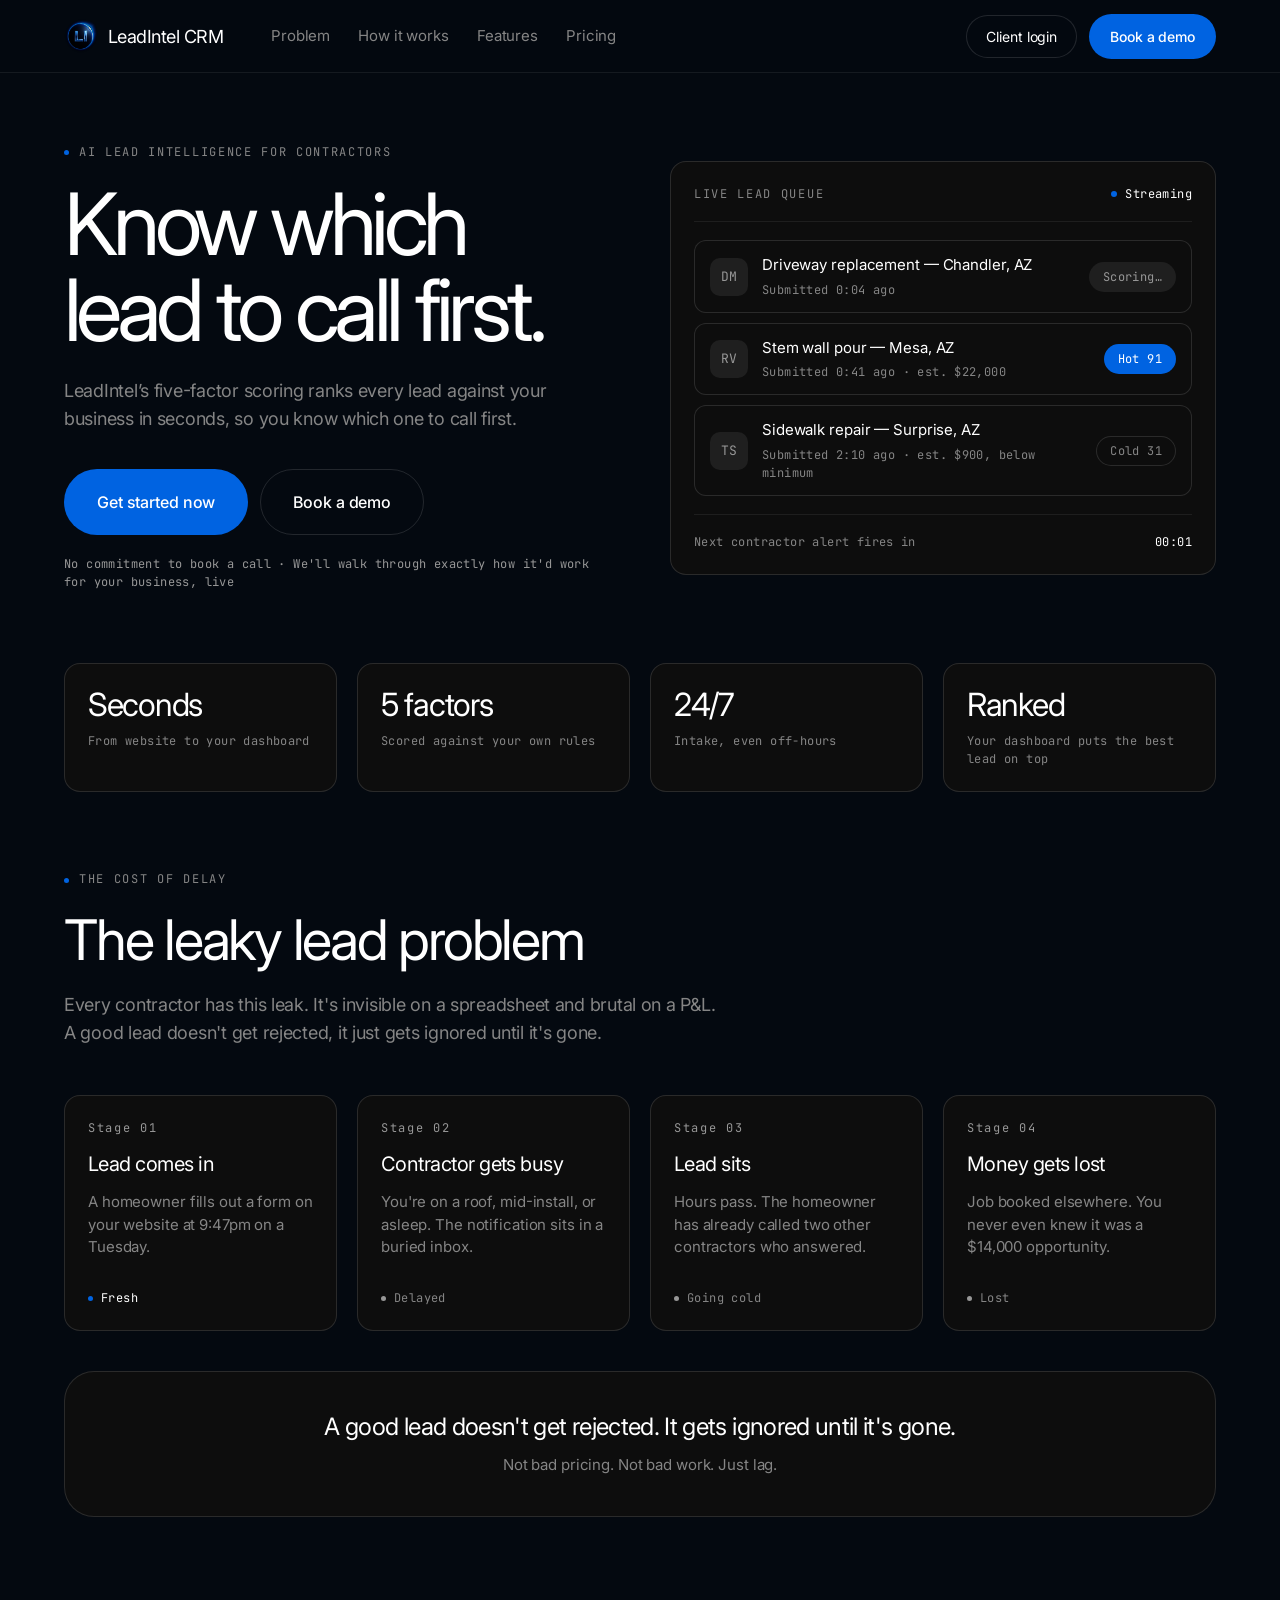
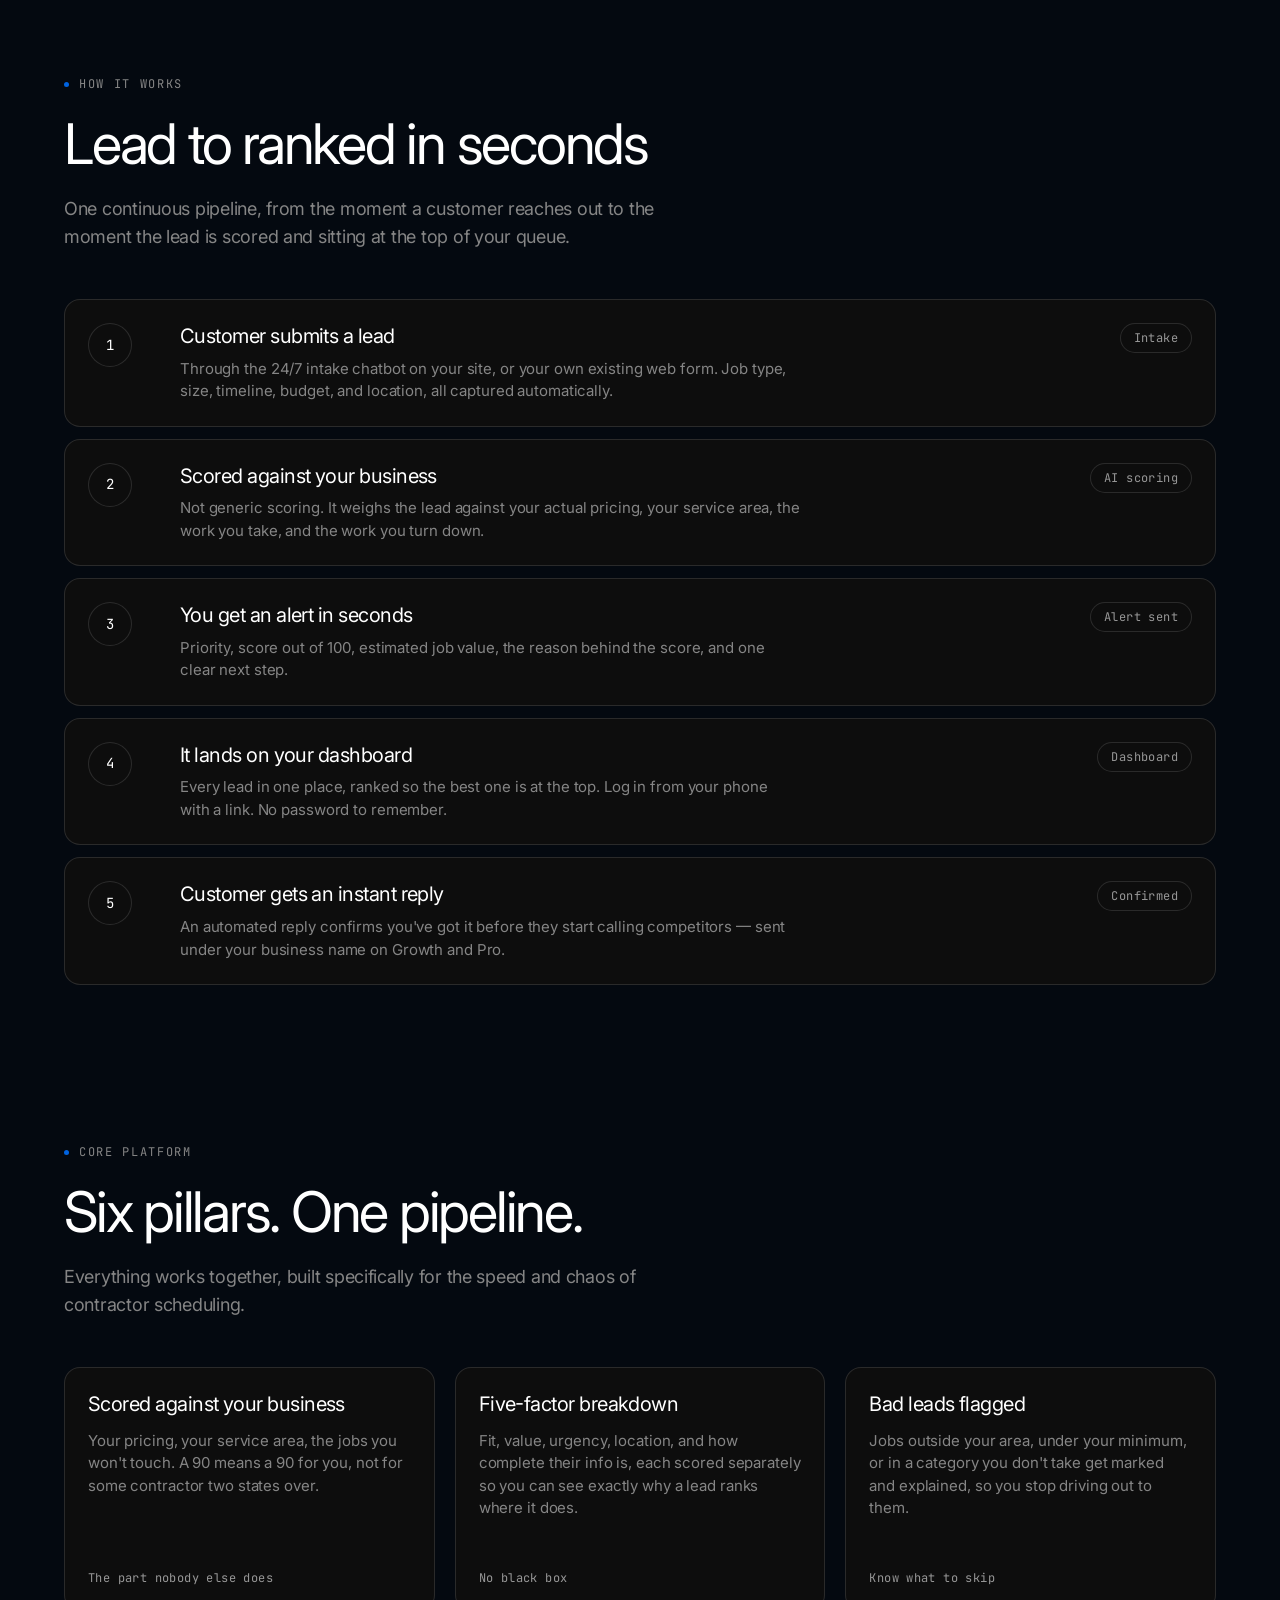
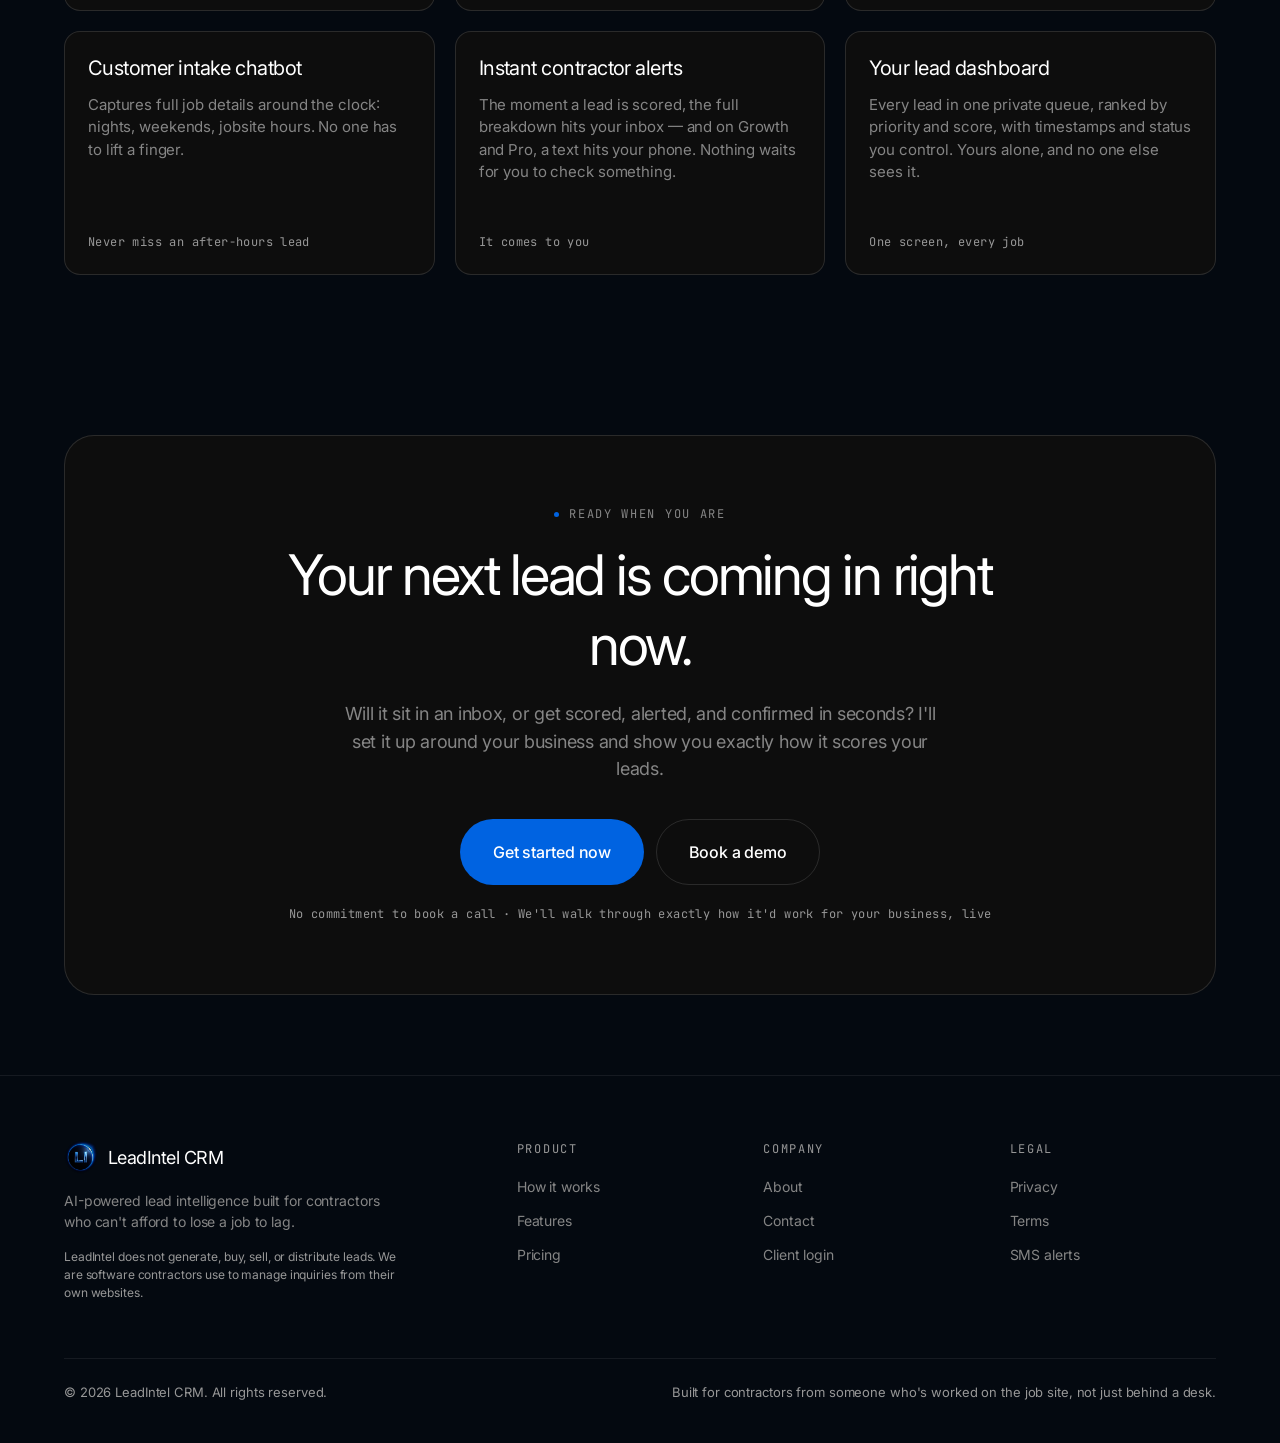
==== commit 6c452dcb: "Content: wordmark, pricing tiers, about rewrite, Stripe disclosure Content-only changes; no visual d" ====
--- a/index.html
+++ b/index.html
@@ -23,7 +23,7 @@
   <div class="wrap header-inner">
     <a class="logo" href="index.html" aria-label="LeadIntel CRM home">
       <img class="logo-mark" src="assets/logo-mark-128.png" width="34" height="34" alt="" aria-hidden="true" decoding="async">
-      <span class="logo-word">LeadIntel</span>
+      <span class="logo-word">LeadIntel CRM</span>
     </a>
     <nav class="nav" aria-label="Primary">
       <a href="index.html#problem">Problem</a>
@@ -213,7 +213,7 @@
           <div class="step-num">5</div>
           <div>
             <h3 class="h-sm">Customer gets an instant reply</h3>
-            <p>An automated email in your name confirms you've got it before they start calling competitors.</p>
+            <p>An automated reply confirms you've got it before they start calling competitors &mdash; sent under your business name on Growth and Pro.</p>
           </div>
           <span class="step-tag">Confirmed</span>
         </article>
@@ -252,7 +252,7 @@
         </article>
         <article class="feature">
           <h3 class="h-sm">Instant contractor alerts</h3>
-          <p>The moment a lead is scored, the full breakdown hits your inbox. Nothing sits waiting for you to check something.</p>
+          <p>The moment a lead is scored, the full breakdown hits your inbox &mdash; and on Growth and Pro, a text hits your phone. Nothing waits for you to check something.</p>
           <p class="note">It comes to you</p>
         </article>
         <article class="feature">
@@ -287,7 +287,7 @@
       <div class="footer-brand">
         <a class="logo" href="index.html" aria-label="LeadIntel CRM home">
           <img class="logo-mark" src="assets/logo-mark-128.png" width="34" height="34" alt="" aria-hidden="true" decoding="async">
-          <span class="logo-word">LeadIntel</span>
+          <span class="logo-word">LeadIntel CRM</span>
         </a>
         <p>AI-powered lead intelligence built for contractors who can't afford to lose a job to lag.</p>
         <p class="disclaimer">LeadIntel does not generate, buy, sell, or distribute leads. We are software contractors use to manage inquiries from their own websites.</p>
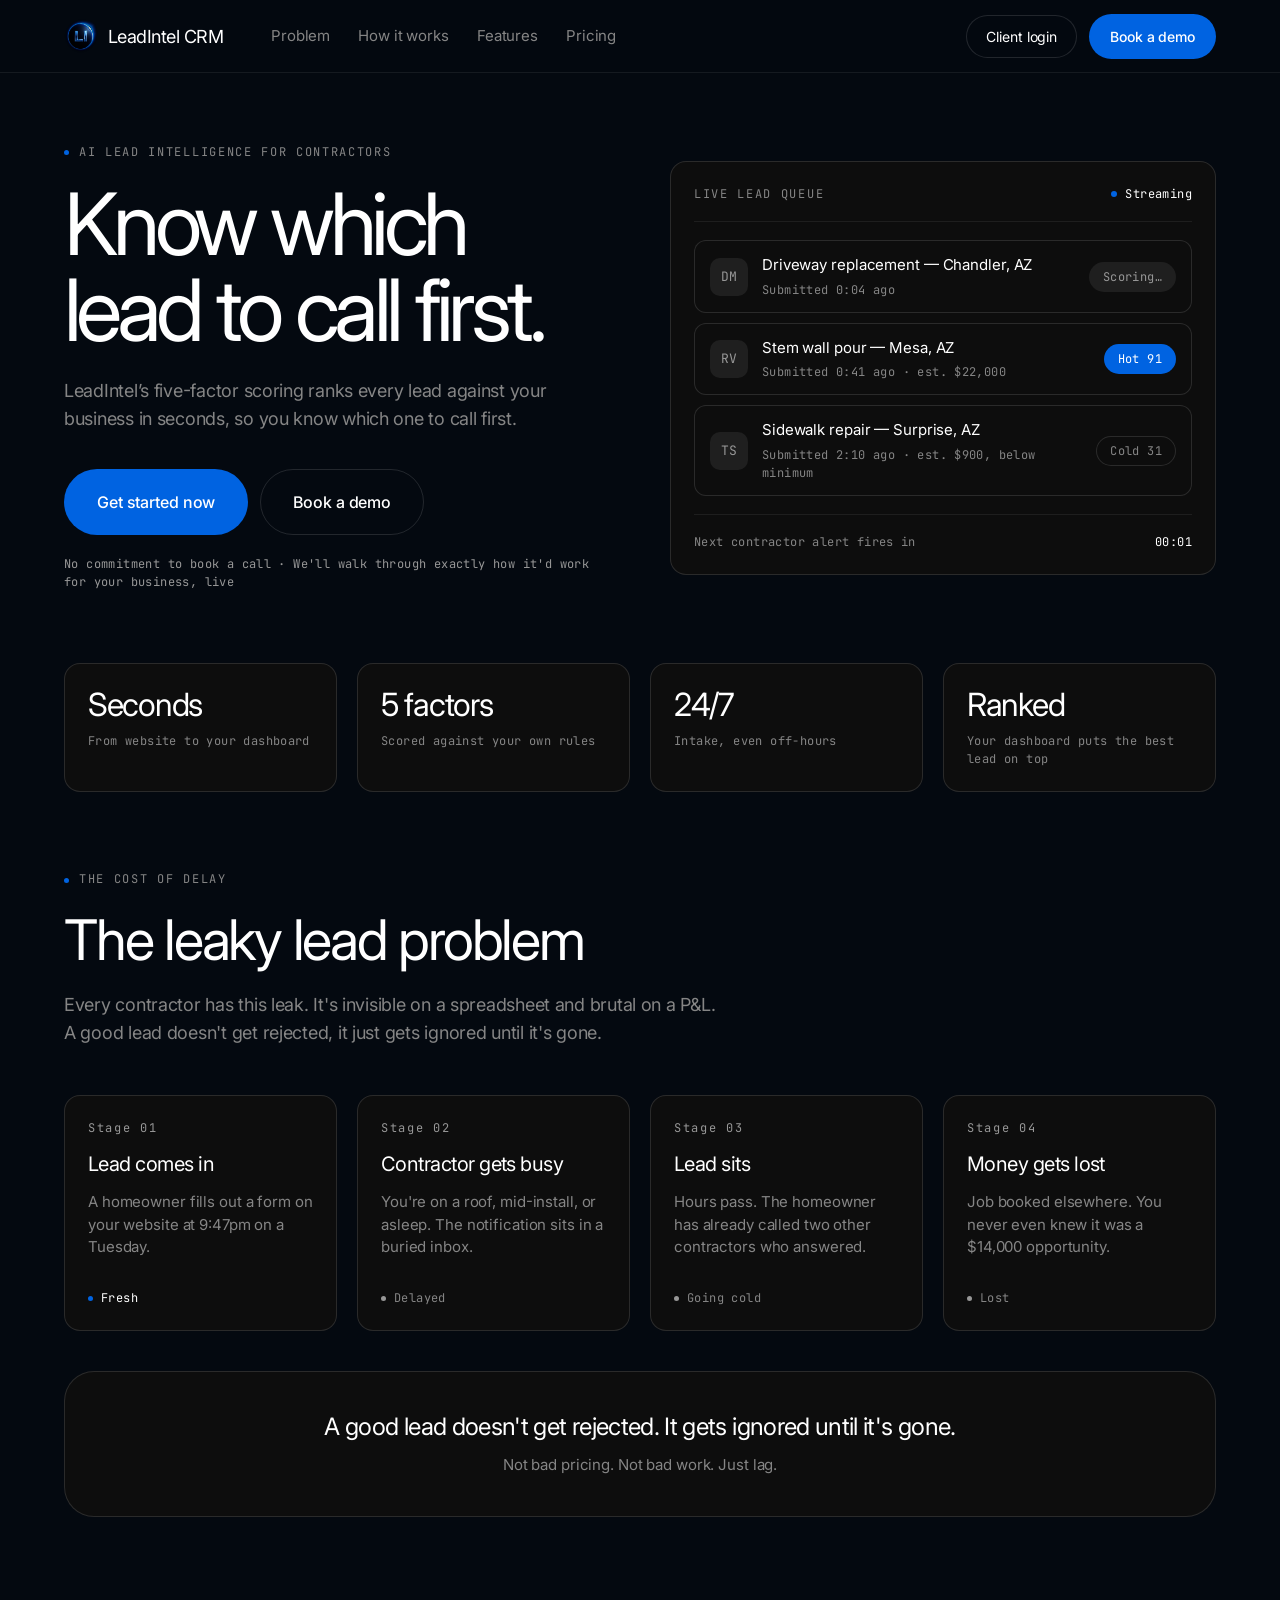
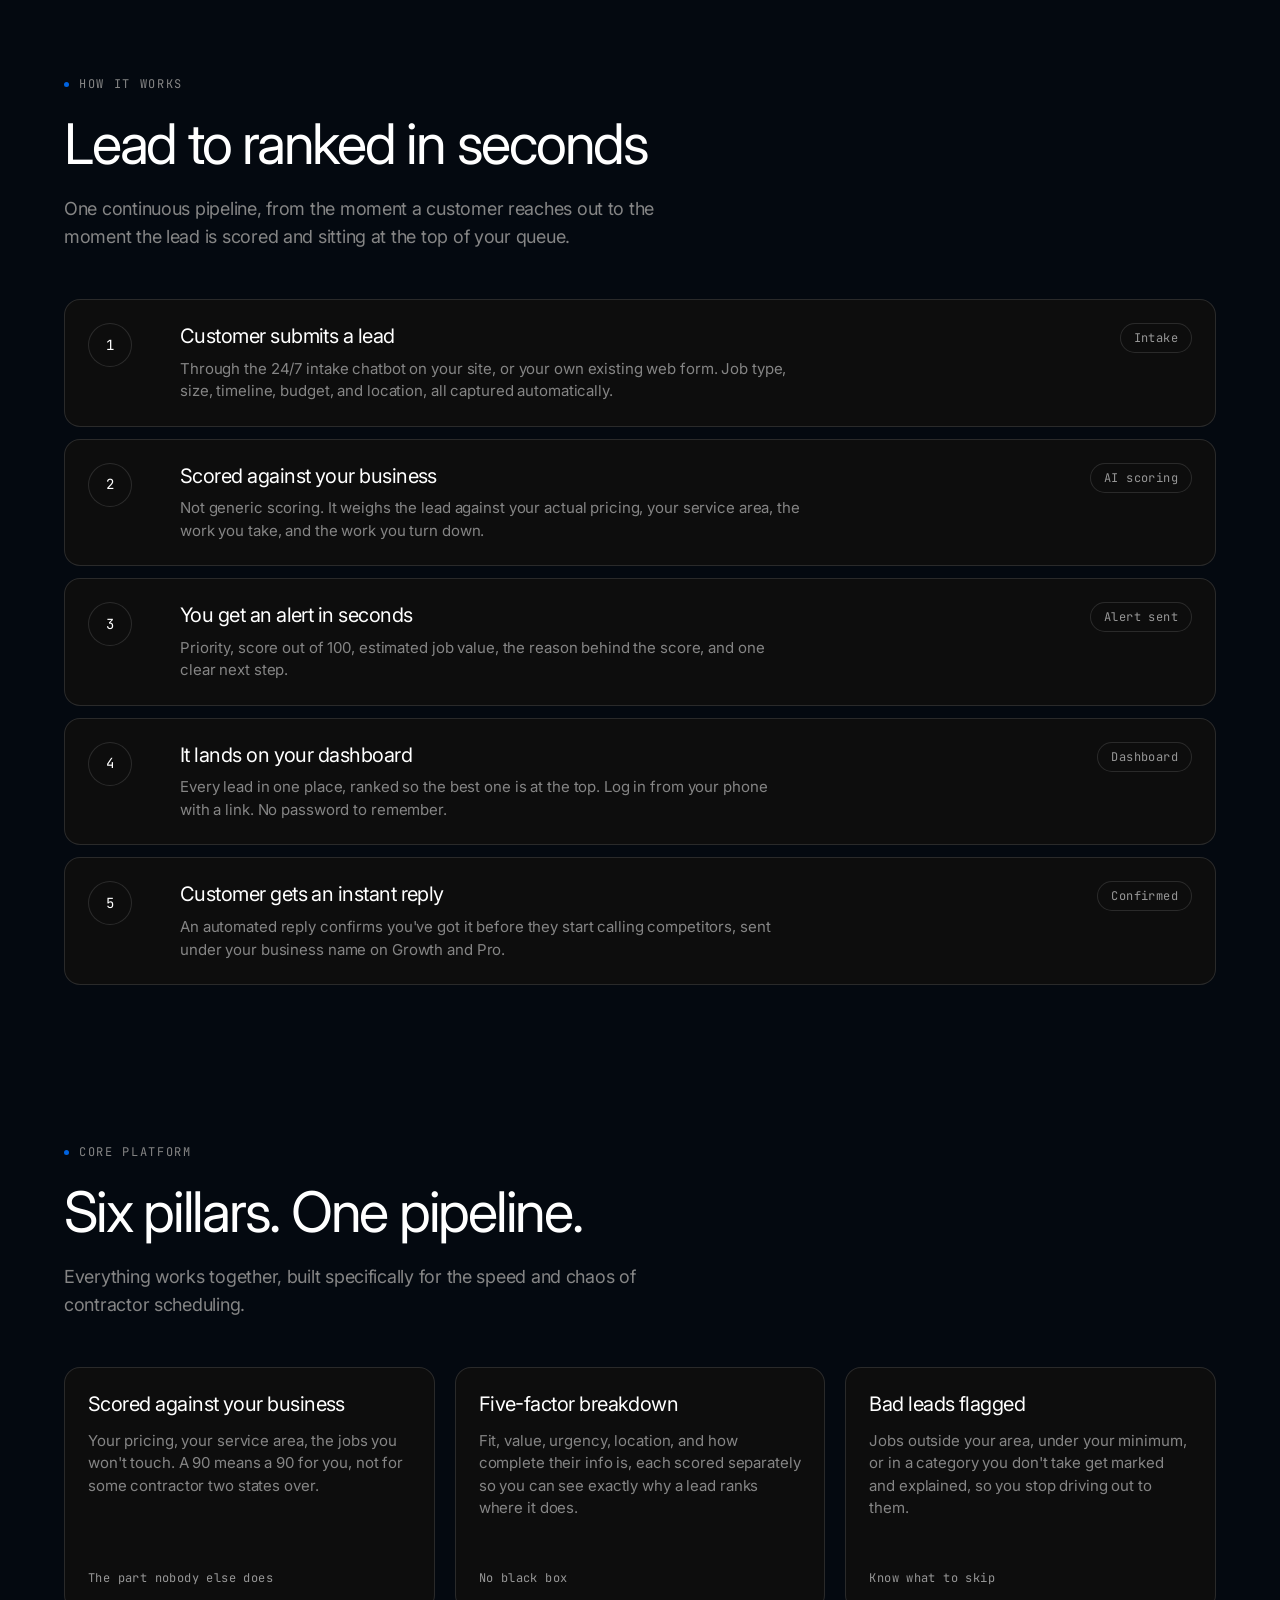
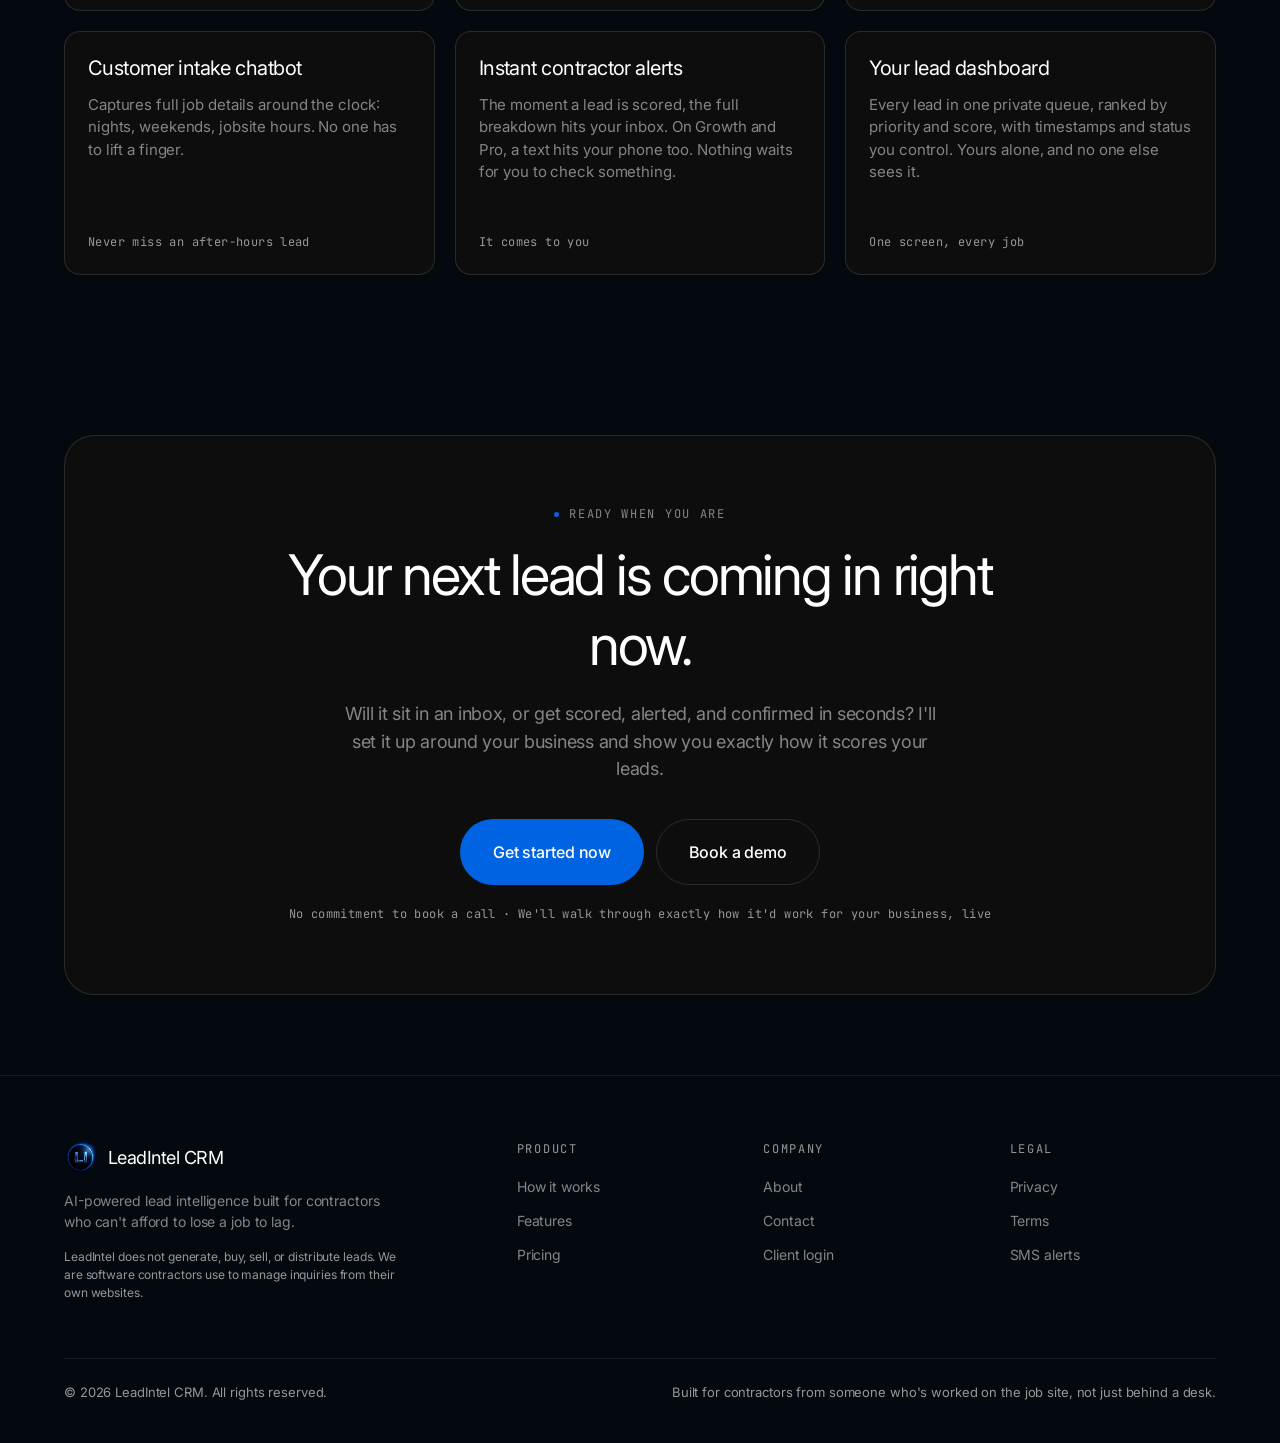
==== commit d36443f3: "Correct experience claim (8 yrs construction, 3 running crews); remove em-dashes from new copy Co-Au" ====
--- a/index.html
+++ b/index.html
@@ -213,7 +213,7 @@
           <div class="step-num">5</div>
           <div>
             <h3 class="h-sm">Customer gets an instant reply</h3>
-            <p>An automated reply confirms you've got it before they start calling competitors &mdash; sent under your business name on Growth and Pro.</p>
+            <p>An automated reply confirms you've got it before they start calling competitors, sent under your business name on Growth and Pro.</p>
           </div>
           <span class="step-tag">Confirmed</span>
         </article>
@@ -252,7 +252,7 @@
         </article>
         <article class="feature">
           <h3 class="h-sm">Instant contractor alerts</h3>
-          <p>The moment a lead is scored, the full breakdown hits your inbox &mdash; and on Growth and Pro, a text hits your phone. Nothing waits for you to check something.</p>
+          <p>The moment a lead is scored, the full breakdown hits your inbox. On Growth and Pro, a text hits your phone too. Nothing waits for you to check something.</p>
           <p class="note">It comes to you</p>
         </article>
         <article class="feature">
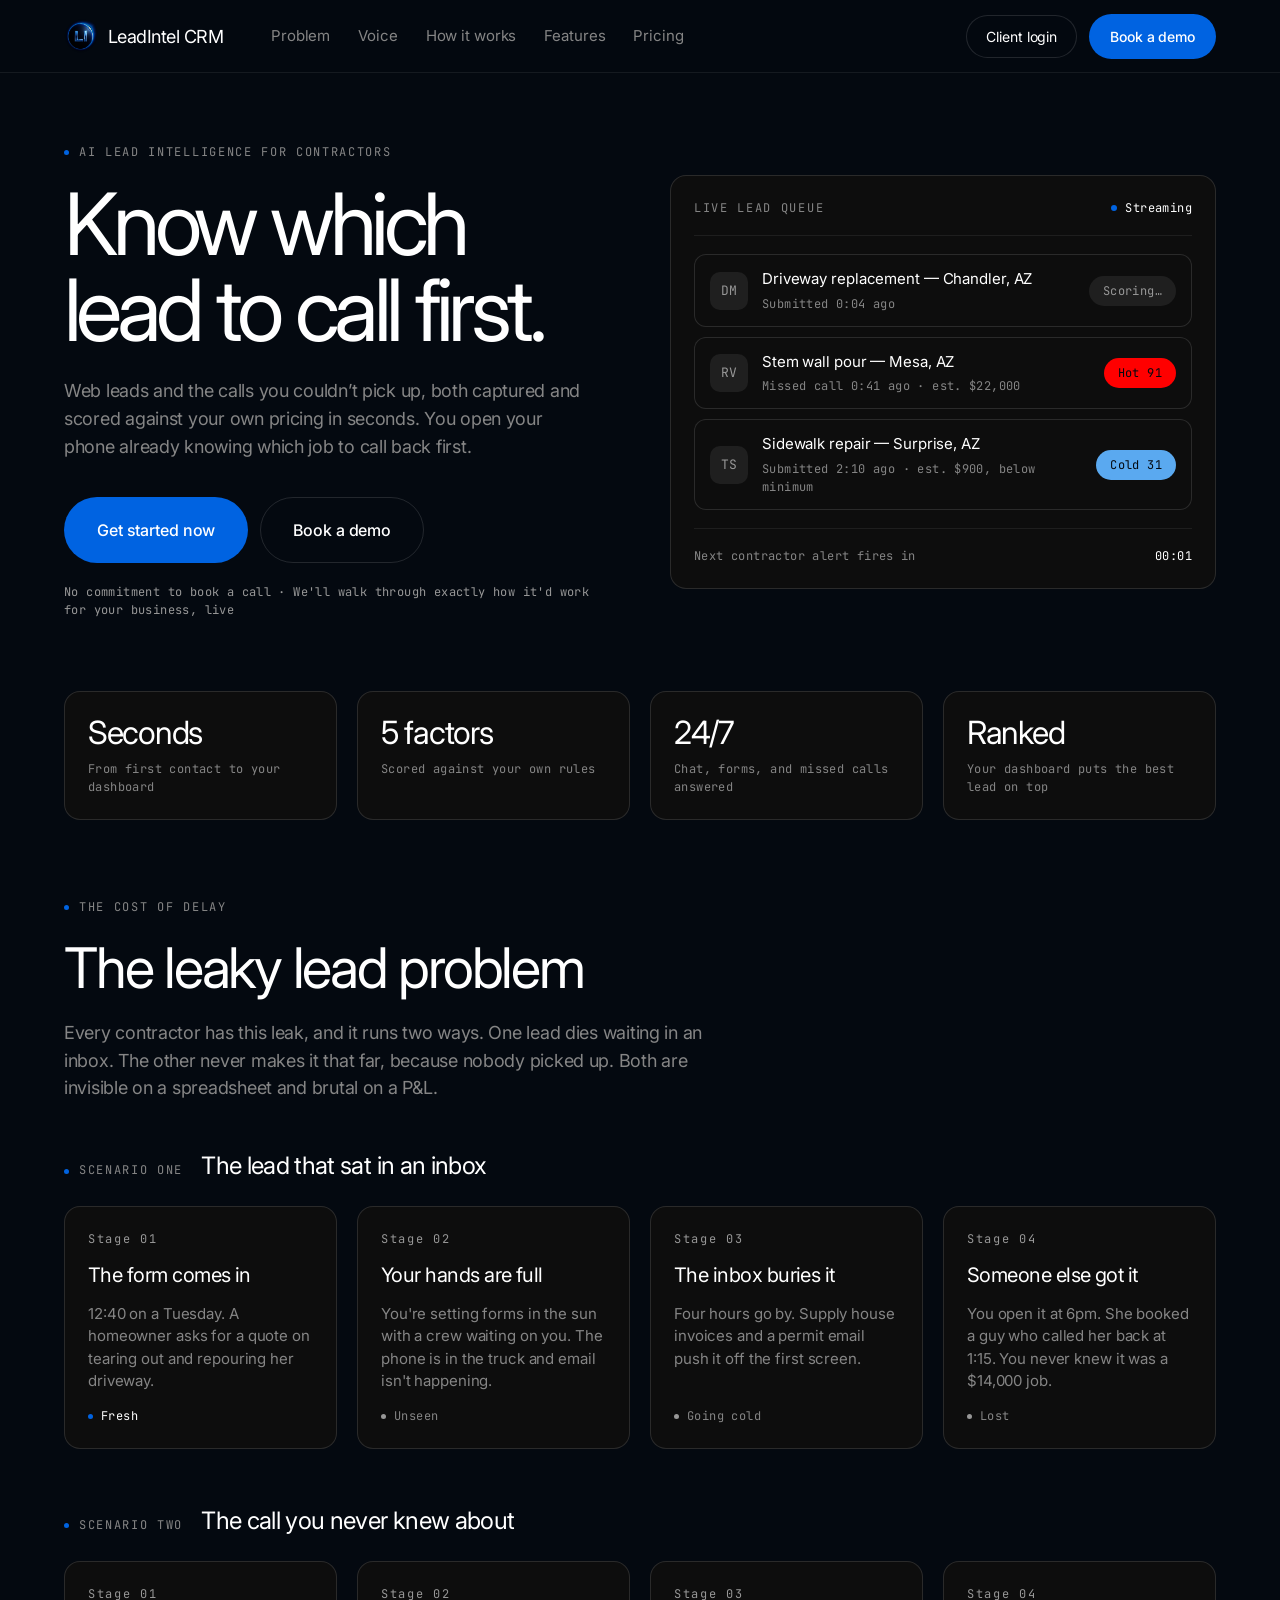
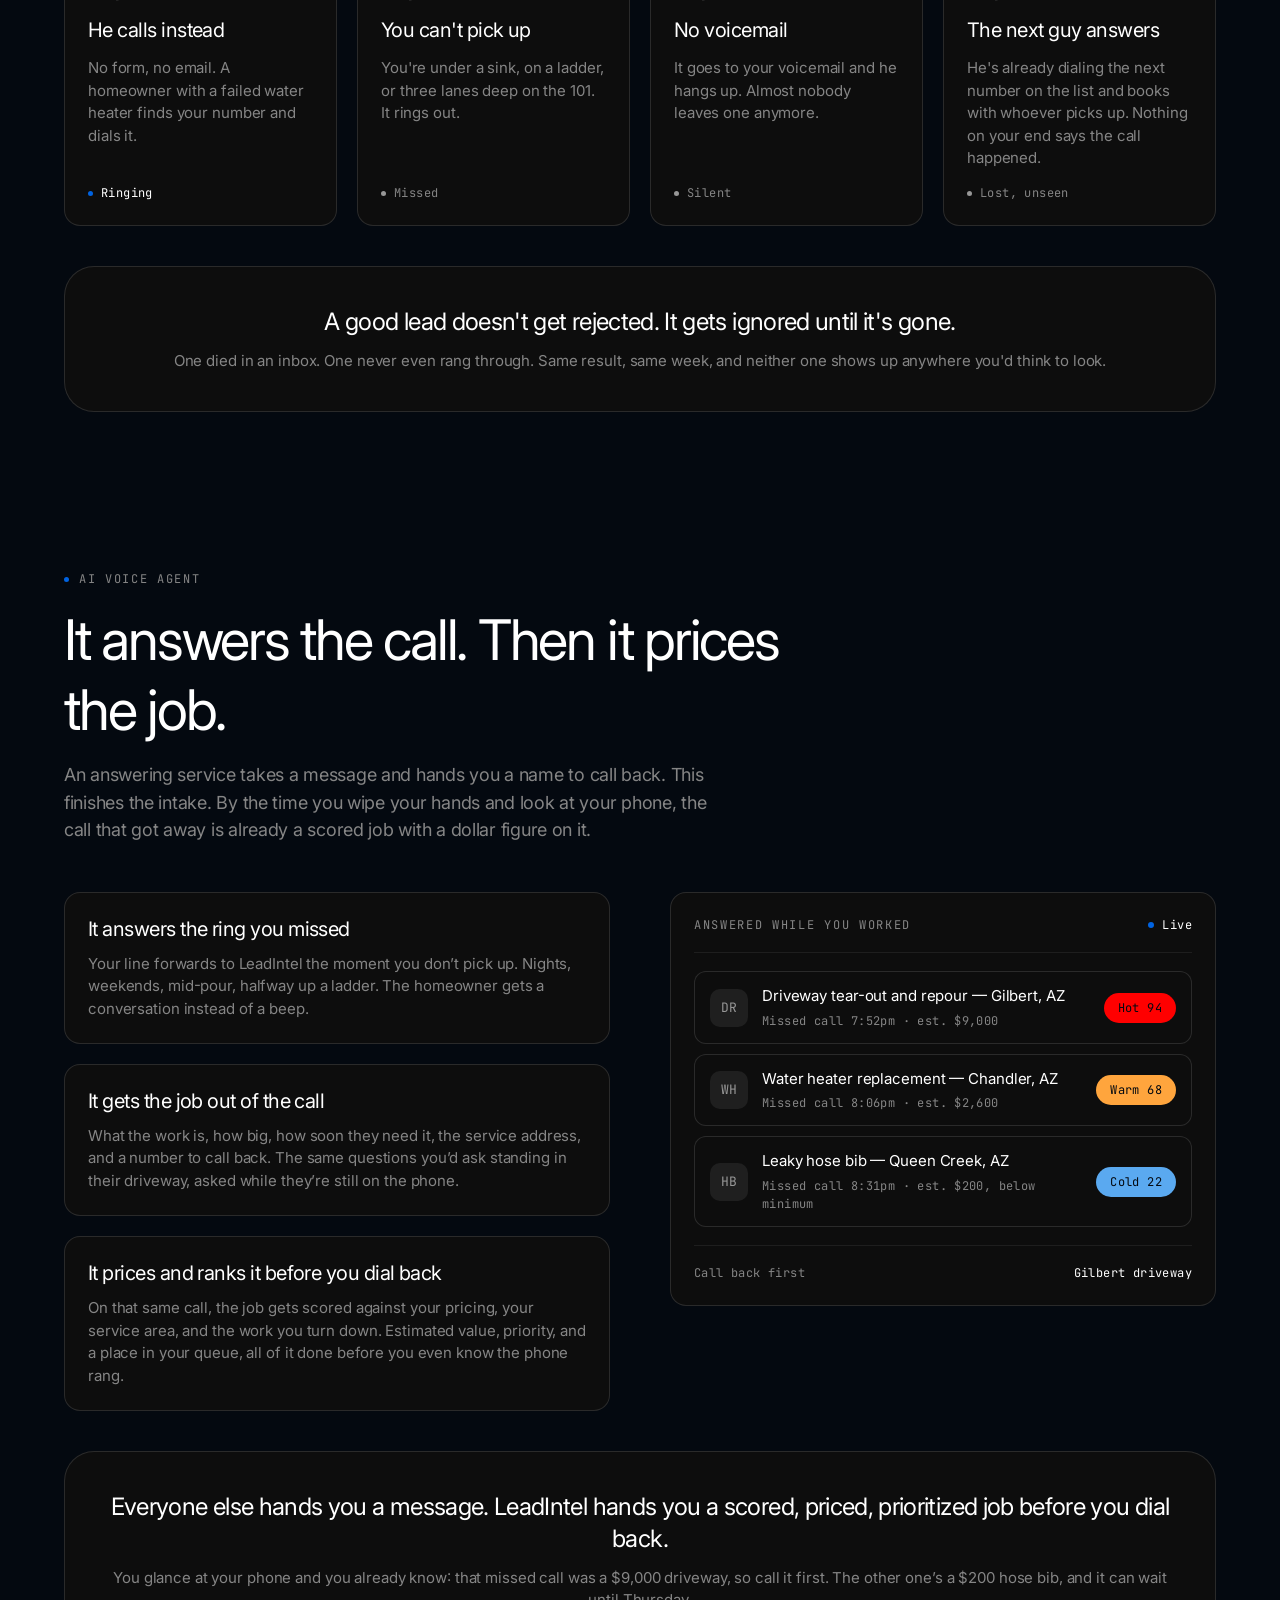
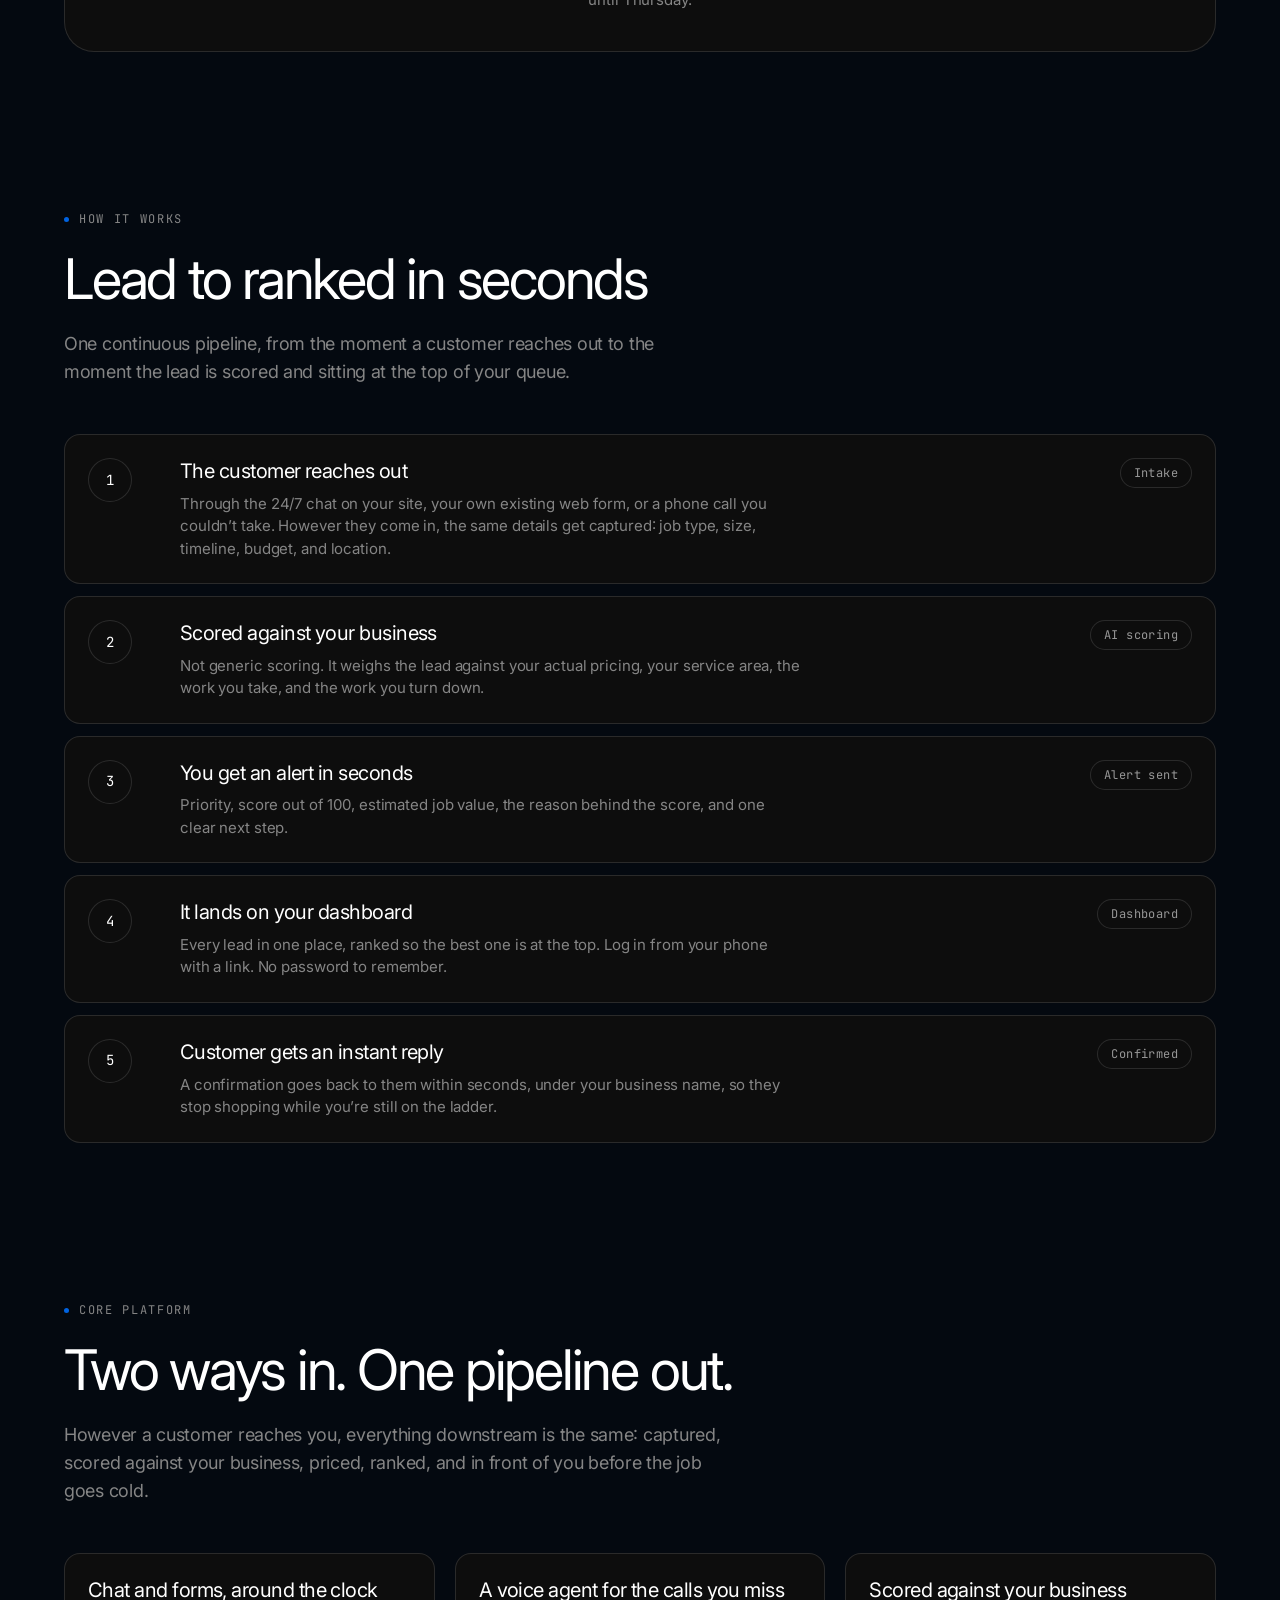
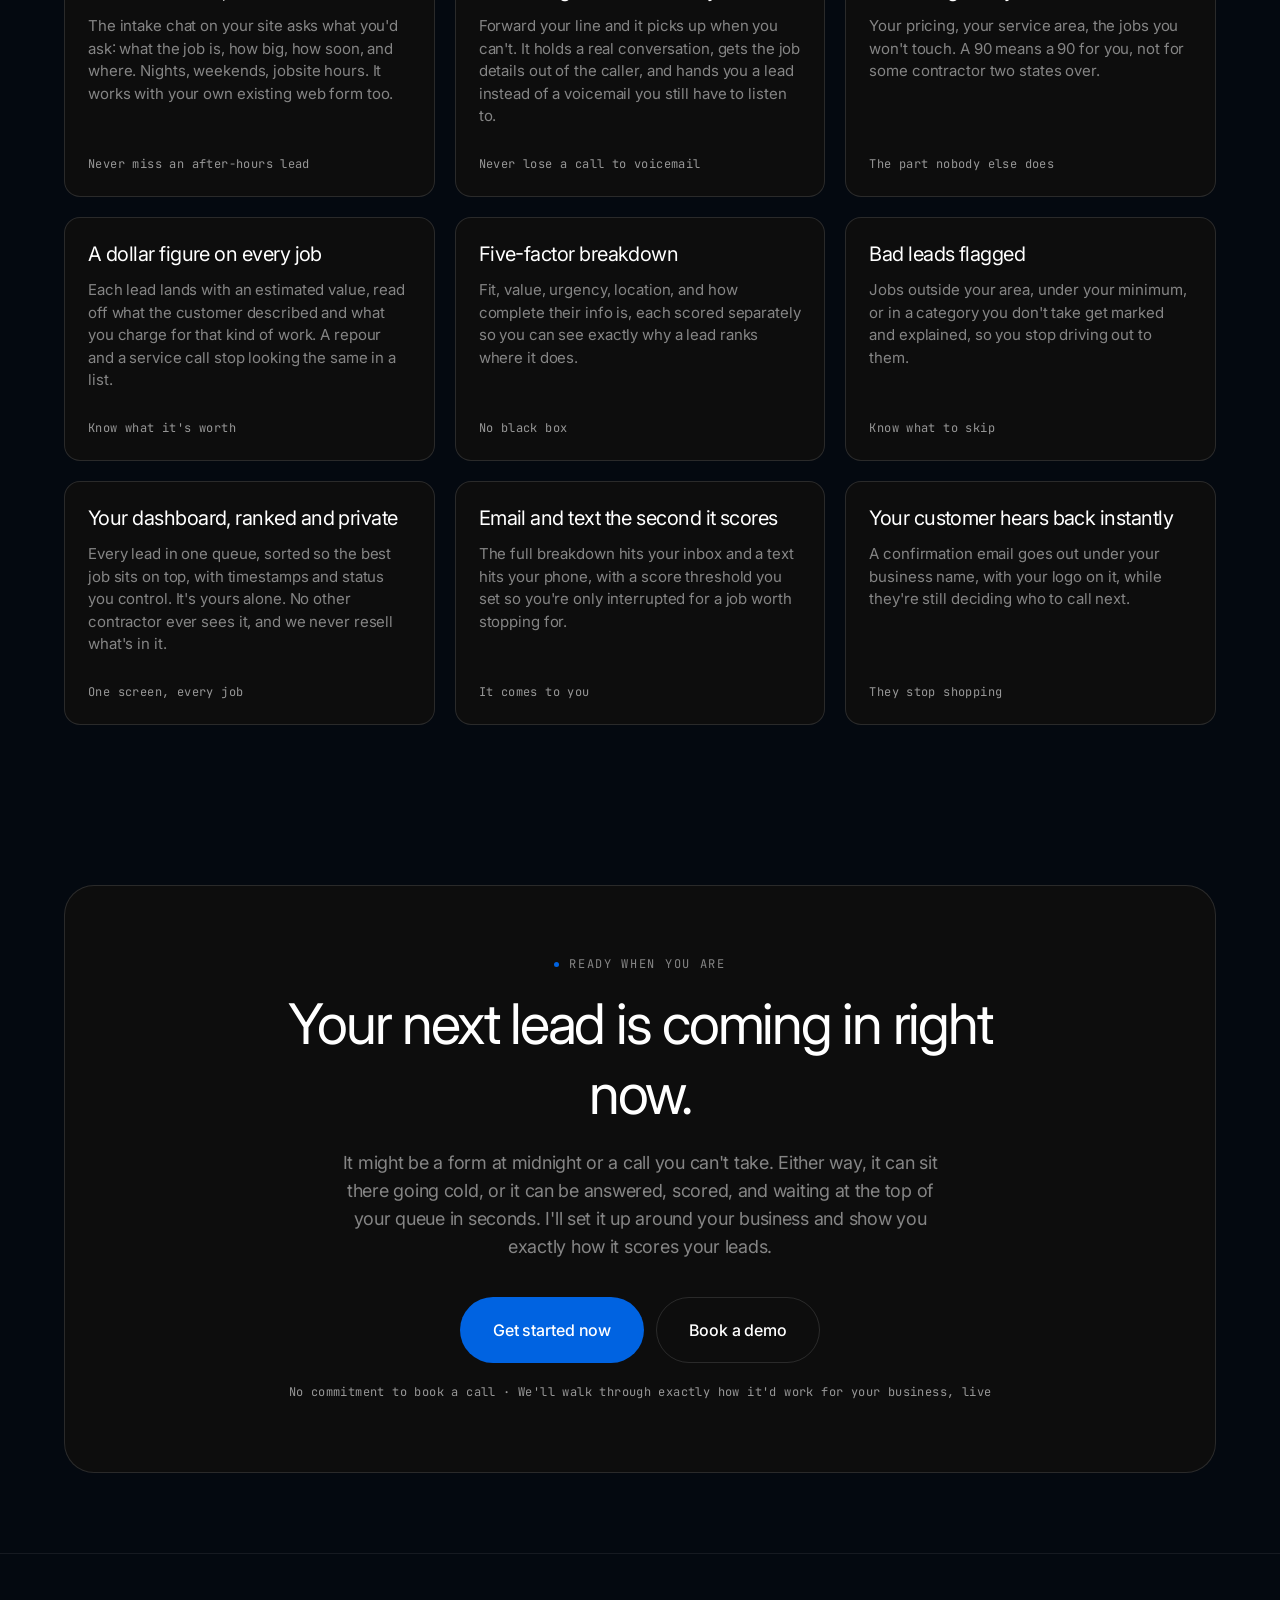
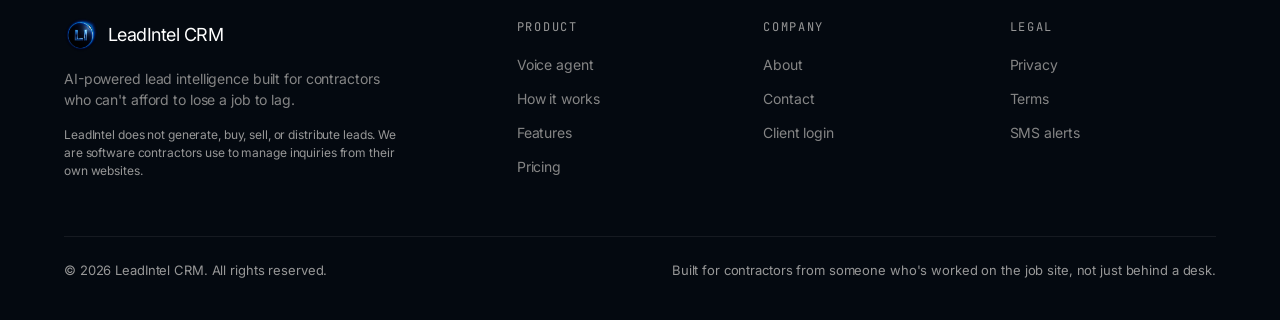
==== commit 5dc44590: "Launch the AI voice agent across marketing and legal pages Voice is now a first-class intake channel" ====
--- a/index.html
+++ b/index.html
@@ -3,8 +3,8 @@
 <head>
 <meta charset="utf-8">
 <meta name="viewport" content="width=device-width, initial-scale=1">
-<title>Contractor Lead Scoring | LeadIntel CRM</title>
-<meta name="description" content="LeadIntel's five-factor scoring ranks every inbound lead against your pricing, your service area, and the jobs you actually take, so you know which one to call first.">
+<title>Contractor Lead Scoring &amp; AI Voice Agent | LeadIntel CRM</title>
+<meta name="description" content="LeadIntel captures leads from your website and answers the calls you miss, then scores every job against your pricing, your service area, and the work you actually take, so you know which one to call back first.">
 <meta name="theme-color" content="#040910">
 <link rel="icon" href="/favicon.ico" sizes="32x32">
 <link rel="icon" type="image/png" sizes="32x32" href="/assets/favicon-32.png">
@@ -27,6 +27,7 @@
     </a>
     <nav class="nav" aria-label="Primary">
       <a href="index.html#problem">Problem</a>
+      <a href="index.html#voice">Voice</a>
       <a href="index.html#how-it-works">How it works</a>
       <a href="index.html#features">Features</a>
       <a href="pricing.html">Pricing</a>
@@ -41,6 +42,7 @@
   </div>
   <div class="mobile-menu" id="mobileMenu">
     <a href="index.html#problem">Problem</a>
+    <a href="index.html#voice">Voice</a>
     <a href="index.html#how-it-works">How it works</a>
     <a href="index.html#features">Features</a>
     <a href="pricing.html">Pricing</a>
@@ -58,7 +60,7 @@
       <div class="hero-copy">
         <p class="eyebrow"><span class="dot"></span>AI lead intelligence for contractors</p>
         <h1 class="display">Know which lead to call first.</h1>
-        <p class="lede">LeadIntel’s five-factor scoring ranks every lead against your business in seconds, so you know which one to call first.</p>
+        <p class="lede">Web leads and the calls you couldn’t pick up, both captured and scored against your own pricing in seconds. You open your phone already knowing which job to call back first.</p>
         <div class="hero-actions">
           <a class="btn btn-primary js-get-started" href="#get-started">Get started now</a>
           <a class="btn btn-ghost" href="https://calendly.com/juneflows26/30min">Book a demo</a>
@@ -84,7 +86,7 @@
             <div class="lead-avatar" aria-hidden="true">RV</div>
             <div class="lead-body">
               <div class="lead-title">Stem wall pour — Mesa, AZ</div>
-              <div class="lead-meta">Submitted 0:41 ago · est. $22,000</div>
+              <div class="lead-meta">Missed call 0:41 ago · est. $22,000</div>
             </div>
             <span class="pill pill-hot">Hot 91</span>
           </article>
@@ -109,7 +111,7 @@
     <div class="stats">
       <div class="stat">
         <div class="stat-value">Seconds</div>
-        <div class="stat-label">From website to your dashboard</div>
+        <div class="stat-label">From first contact to your dashboard</div>
       </div>
       <div class="stat">
         <div class="stat-value">5 factors</div>
@@ -117,7 +119,7 @@
       </div>
       <div class="stat">
         <div class="stat-value">24/7</div>
-        <div class="stat-label">Intake, even off-hours</div>
+        <div class="stat-label">Chat, forms, and missed calls answered</div>
       </div>
       <div class="stat">
         <div class="stat-value">Ranked</div>
@@ -131,39 +133,149 @@
       <div class="section-head">
         <p class="eyebrow"><span class="dot"></span>The cost of delay</p>
         <h2 class="h-lg">The leaky lead problem</h2>
-        <p class="lede">Every contractor has this leak. It's invisible on a spreadsheet and brutal on a P&amp;L. A good lead doesn't get rejected, it just gets ignored until it's gone.</p>
-      </div>
-
-      <div class="stages">
-        <article class="stage">
-          <div class="stage-num">Stage 01</div>
-          <h3 class="h-sm">Lead comes in</h3>
-          <p>A homeowner fills out a form on your website at 9:47pm on a Tuesday.</p>
-          <div class="stage-state"><span class="dot"></span>Fresh</div>
-        </article>
-        <article class="stage">
-          <div class="stage-num">Stage 02</div>
-          <h3 class="h-sm">Contractor gets busy</h3>
-          <p>You're on a roof, mid-install, or asleep. The notification sits in a buried inbox.</p>
-          <div class="stage-state"><span class="dot"></span>Delayed</div>
-        </article>
-        <article class="stage">
-          <div class="stage-num">Stage 03</div>
-          <h3 class="h-sm">Lead sits</h3>
-          <p>Hours pass. The homeowner has already called two other contractors who answered.</p>
-          <div class="stage-state"><span class="dot"></span>Going cold</div>
-        </article>
-        <article class="stage">
-          <div class="stage-num">Stage 04</div>
-          <h3 class="h-sm">Money gets lost</h3>
-          <p>Job booked elsewhere. You never even knew it was a $14,000 opportunity.</p>
-          <div class="stage-state"><span class="dot"></span>Lost</div>
-        </article>
-      </div>
+        <p class="lede">Every contractor has this leak, and it runs two ways. One lead dies waiting in an inbox. The other never makes it that far, because nobody picked up. Both are invisible on a spreadsheet and brutal on a P&amp;L.</p>
+      </div>
+
+      <article class="scenario">
+        <div class="scenario-head">
+          <p class="eyebrow"><span class="dot"></span>Scenario one</p>
+          <h3 class="h-md">The lead that sat in an inbox</h3>
+        </div>
+
+        <div class="stages">
+          <article class="stage">
+            <div class="stage-num">Stage 01</div>
+            <h3 class="h-sm">The form comes in</h3>
+            <p>12:40 on a Tuesday. A homeowner asks for a quote on tearing out and repouring her driveway.</p>
+            <div class="stage-state"><span class="dot"></span>Fresh</div>
+          </article>
+          <article class="stage">
+            <div class="stage-num">Stage 02</div>
+            <h3 class="h-sm">Your hands are full</h3>
+            <p>You're setting forms in the sun with a crew waiting on you. The phone is in the truck and email isn't happening.</p>
+            <div class="stage-state"><span class="dot"></span>Unseen</div>
+          </article>
+          <article class="stage">
+            <div class="stage-num">Stage 03</div>
+            <h3 class="h-sm">The inbox buries it</h3>
+            <p>Four hours go by. Supply house invoices and a permit email push it off the first screen.</p>
+            <div class="stage-state"><span class="dot"></span>Going cold</div>
+          </article>
+          <article class="stage">
+            <div class="stage-num">Stage 04</div>
+            <h3 class="h-sm">Someone else got it</h3>
+            <p>You open it at 6pm. She booked a guy who called her back at 1:15. You never knew it was a $14,000 job.</p>
+            <div class="stage-state"><span class="dot"></span>Lost</div>
+          </article>
+        </div>
+      </article>
+
+      <article class="scenario">
+        <div class="scenario-head">
+          <p class="eyebrow"><span class="dot"></span>Scenario two</p>
+          <h3 class="h-md">The call you never knew about</h3>
+        </div>
+
+        <div class="stages">
+          <article class="stage">
+            <div class="stage-num">Stage 01</div>
+            <h3 class="h-sm">He calls instead</h3>
+            <p>No form, no email. A homeowner with a failed water heater finds your number and dials it.</p>
+            <div class="stage-state"><span class="dot"></span>Ringing</div>
+          </article>
+          <article class="stage">
+            <div class="stage-num">Stage 02</div>
+            <h3 class="h-sm">You can't pick up</h3>
+            <p>You're under a sink, on a ladder, or three lanes deep on the 101. It rings out.</p>
+            <div class="stage-state"><span class="dot"></span>Missed</div>
+          </article>
+          <article class="stage">
+            <div class="stage-num">Stage 03</div>
+            <h3 class="h-sm">No voicemail</h3>
+            <p>It goes to your voicemail and he hangs up. Almost nobody leaves one anymore.</p>
+            <div class="stage-state"><span class="dot"></span>Silent</div>
+          </article>
+          <article class="stage">
+            <div class="stage-num">Stage 04</div>
+            <h3 class="h-sm">The next guy answers</h3>
+            <p>He's already dialing the next number on the list and books with whoever picks up. Nothing on your end says the call happened.</p>
+            <div class="stage-state"><span class="dot"></span>Lost, unseen</div>
+          </article>
+        </div>
+      </article>
 
       <div class="pullquote">
         <p class="h-md">A good lead doesn't get rejected. It gets ignored until it's gone.</p>
-        <p class="sub">Not bad pricing. Not bad work. Just lag.</p>
+        <p class="sub">One died in an inbox. One never even rang through. Same result, same week, and neither one shows up anywhere you'd think to look.</p>
+      </div>
+    </div>
+  </section>
+
+  <section id="voice">
+    <div class="wrap">
+      <div class="section-head">
+        <p class="eyebrow"><span class="dot"></span>AI voice agent</p>
+        <h2 class="h-lg">It answers the call. Then it prices the job.</h2>
+        <p class="lede">An answering service takes a message and hands you a name to call back. This finishes the intake. By the time you wipe your hands and look at your phone, the call that got away is already a scored job with a dollar figure on it.</p>
+      </div>
+
+      <div class="split">
+        <div class="card-grid">
+          <article class="card">
+            <h3 class="h-sm">It answers the ring you missed</h3>
+            <p>Your line forwards to LeadIntel the moment you don&rsquo;t pick up. Nights, weekends, mid-pour, halfway up a ladder. The homeowner gets a conversation instead of a beep.</p>
+          </article>
+          <article class="card">
+            <h3 class="h-sm">It gets the job out of the call</h3>
+            <p>What the work is, how big, how soon they need it, the service address, and a number to call back. The same questions you&rsquo;d ask standing in their driveway, asked while they&rsquo;re still on the phone.</p>
+          </article>
+          <article class="card">
+            <h3 class="h-sm">It prices and ranks it before you dial back</h3>
+            <p>On that same call, the job gets scored against your pricing, your service area, and the work you turn down. Estimated value, priority, and a place in your queue, all of it done before you even know the phone rang.</p>
+          </article>
+        </div>
+
+        <div class="panel" role="group" aria-label="Sample leads captured from missed calls">
+          <div class="panel-head">
+            <p class="eyebrow">Answered while you worked</p>
+            <span class="streaming">Live</span>
+          </div>
+          <div class="queue">
+            <article class="lead">
+              <div class="lead-avatar" aria-hidden="true">DR</div>
+              <div class="lead-body">
+                <div class="lead-title">Driveway tear-out and repour — Gilbert, AZ</div>
+                <div class="lead-meta">Missed call 7:52pm · est. $9,000</div>
+              </div>
+              <span class="pill pill-hot">Hot 94</span>
+            </article>
+            <article class="lead">
+              <div class="lead-avatar" aria-hidden="true">WH</div>
+              <div class="lead-body">
+                <div class="lead-title">Water heater replacement — Chandler, AZ</div>
+                <div class="lead-meta">Missed call 8:06pm · est. $2,600</div>
+              </div>
+              <span class="pill pill-warm">Warm 68</span>
+            </article>
+            <article class="lead">
+              <div class="lead-avatar" aria-hidden="true">HB</div>
+              <div class="lead-body">
+                <div class="lead-title">Leaky hose bib — Queen Creek, AZ</div>
+                <div class="lead-meta">Missed call 8:31pm · est. $200, below minimum</div>
+              </div>
+              <span class="pill pill-cold">Cold 22</span>
+            </article>
+          </div>
+          <div class="panel-foot">
+            <span>Call back first</span>
+            <strong>Gilbert driveway</strong>
+          </div>
+        </div>
+      </div>
+
+      <div class="pullquote">
+        <p class="h-md">Everyone else hands you a message. LeadIntel hands you a scored, priced, prioritized job before you dial back.</p>
+        <p class="sub">You glance at your phone and you already know: that missed call was a $9,000 driveway, so call it first. The other one&rsquo;s a $200 hose bib, and it can wait until Thursday.</p>
       </div>
     </div>
   </section>
@@ -180,8 +292,8 @@
         <article class="step">
           <div class="step-num">1</div>
           <div>
-            <h3 class="h-sm">Customer submits a lead</h3>
-            <p>Through the 24/7 intake chatbot on your site, or your own existing web form. Job type, size, timeline, budget, and location, all captured automatically.</p>
+            <h3 class="h-sm">The customer reaches out</h3>
+            <p>Through the 24/7 chat on your site, your own existing web form, or a phone call you couldn&rsquo;t take. However they come in, the same details get captured: job type, size, timeline, budget, and location.</p>
           </div>
           <span class="step-tag">Intake</span>
         </article>
@@ -213,7 +325,7 @@
           <div class="step-num">5</div>
           <div>
             <h3 class="h-sm">Customer gets an instant reply</h3>
-            <p>An automated reply confirms you've got it before they start calling competitors, sent under your business name on Growth and Pro.</p>
+            <p>A confirmation goes back to them within seconds, under your business name, so they stop shopping while you&rsquo;re still on the ladder.</p>
           </div>
           <span class="step-tag">Confirmed</span>
         </article>
@@ -225,17 +337,32 @@
     <div class="wrap">
       <div class="section-head">
         <p class="eyebrow"><span class="dot"></span>Core platform</p>
-        <h2 class="h-lg">Six pillars. One pipeline.</h2>
-        <p class="lede">Everything works together, built specifically for the speed and chaos of contractor scheduling.</p>
+        <h2 class="h-lg">Two ways in. One pipeline out.</h2>
+        <p class="lede">However a customer reaches you, everything downstream is the same: captured, scored against your business, priced, ranked, and in front of you before the job goes cold.</p>
       </div>
 
       <div class="features">
+        <article class="feature">
+          <h3 class="h-sm">Chat and forms, around the clock</h3>
+          <p>The intake chat on your site asks what you'd ask: what the job is, how big, how soon, and where. Nights, weekends, jobsite hours. It works with your own existing web form too.</p>
+          <p class="note">Never miss an after-hours lead</p>
+        </article>
+        <article class="feature">
+          <h3 class="h-sm">A voice agent for the calls you miss</h3>
+          <p>Forward your line and it picks up when you can't. It holds a real conversation, gets the job details out of the caller, and hands you a lead instead of a voicemail you still have to listen to.</p>
+          <p class="note">Never lose a call to voicemail</p>
+        </article>
         <article class="feature">
           <h3 class="h-sm">Scored against your business</h3>
           <p>Your pricing, your service area, the jobs you won't touch. A 90 means a 90 for you, not for some contractor two states over.</p>
           <p class="note">The part nobody else does</p>
         </article>
         <article class="feature">
+          <h3 class="h-sm">A dollar figure on every job</h3>
+          <p>Each lead lands with an estimated value, read off what the customer described and what you charge for that kind of work. A repour and a service call stop looking the same in a list.</p>
+          <p class="note">Know what it's worth</p>
+        </article>
+        <article class="feature">
           <h3 class="h-sm">Five-factor breakdown</h3>
           <p>Fit, value, urgency, location, and how complete their info is, each scored separately so you can see exactly why a lead ranks where it does.</p>
           <p class="note">No black box</p>
@@ -246,19 +373,19 @@
           <p class="note">Know what to skip</p>
         </article>
         <article class="feature">
-          <h3 class="h-sm">Customer intake chatbot</h3>
-          <p>Captures full job details around the clock: nights, weekends, jobsite hours. No one has to lift a finger.</p>
-          <p class="note">Never miss an after-hours lead</p>
-        </article>
-        <article class="feature">
-          <h3 class="h-sm">Instant contractor alerts</h3>
-          <p>The moment a lead is scored, the full breakdown hits your inbox. On Growth and Pro, a text hits your phone too. Nothing waits for you to check something.</p>
+          <h3 class="h-sm">Your dashboard, ranked and private</h3>
+          <p>Every lead in one queue, sorted so the best job sits on top, with timestamps and status you control. It's yours alone. No other contractor ever sees it, and we never resell what's in it.</p>
+          <p class="note">One screen, every job</p>
+        </article>
+        <article class="feature">
+          <h3 class="h-sm">Email and text the second it scores</h3>
+          <p>The full breakdown hits your inbox and a text hits your phone, with a score threshold you set so you're only interrupted for a job worth stopping for.</p>
           <p class="note">It comes to you</p>
         </article>
         <article class="feature">
-          <h3 class="h-sm">Your lead dashboard</h3>
-          <p>Every lead in one private queue, ranked by priority and score, with timestamps and status you control. Yours alone, and no one else sees it.</p>
-          <p class="note">One screen, every job</p>
+          <h3 class="h-sm">Your customer hears back instantly</h3>
+          <p>A confirmation email goes out under your business name, with your logo on it, while they're still deciding who to call next.</p>
+          <p class="note">They stop shopping</p>
         </article>
       </div>
     </div>
@@ -269,7 +396,7 @@
       <div class="closer">
         <p class="eyebrow"><span class="dot"></span>Ready when you are</p>
         <h2 class="h-lg">Your next lead is coming in right now.</h2>
-        <p class="lede">Will it sit in an inbox, or get scored, alerted, and confirmed in seconds? I'll set it up around your business and show you exactly how it scores your leads.</p>
+        <p class="lede">It might be a form at midnight or a call you can't take. Either way, it can sit there going cold, or it can be answered, scored, and waiting at the top of your queue in seconds. I'll set it up around your business and show you exactly how it scores your leads.</p>
         <div class="hero-actions">
           <a class="btn btn-primary js-get-started" href="#get-started">Get started now</a>
           <a class="btn btn-ghost" href="https://calendly.com/juneflows26/30min">Book a demo</a>
@@ -295,6 +422,7 @@
       <div class="footer-col">
         <h4>Product</h4>
         <ul>
+          <li><a href="index.html#voice">Voice agent</a></li>
           <li><a href="index.html#how-it-works">How it works</a></li>
           <li><a href="index.html#features">Features</a></li>
           <li><a href="pricing.html">Pricing</a></li>
--- a/assets/styles.css
+++ b/assets/styles.css
@@ -11,6 +11,11 @@
   --fog: #8c8c8c;
   --smoke: #979797;
   --paper: #ffffff;
+
+  /* lead-priority pills */
+  --priority-hot: #ff0000;
+  --priority-warm: #ffa53d;
+  --priority-cold: #5aa9f0;
 
   --edge: rgba(255, 255, 255, 0.12);
   --edge-soft: rgba(255, 255, 255, 0.07);
@@ -300,9 +305,11 @@
   white-space: nowrap;
   flex: none;
 }
-.pill-hot { background: var(--signal-blue); color: var(--paper); }
-.pill-warm { background: var(--steel); color: var(--paper); }
-.pill-cold { background: var(--graphite); color: var(--ash); box-shadow: var(--inset); }
+/* Priority by hue. Text is obsidian, not paper: at 12px white fails WCAG AA
+   on all three (4.00 / 1.96 / 2.51); obsidian passes (4.99 / 10.18 / 7.96). */
+.pill-hot { background: var(--priority-hot); color: var(--obsidian); }
+.pill-warm { background: var(--priority-warm); color: var(--obsidian); }
+.pill-cold { background: var(--priority-cold); color: var(--obsidian); }
 .pill-scoring { background: var(--iron); color: var(--smoke); }
 
 .panel-foot {
@@ -339,6 +346,18 @@
 
 /* — problem stages — */
 
+/* A scenario is one 4-stage story. #problem runs two of them back to back,
+   so the stage grid is scoped per scenario: .stage:first-child below picks
+   out stage 01 of each story, not just the first on the page. */
+.scenario + .scenario { margin-top: 56px; }
+.scenario-head {
+  display: flex;
+  align-items: baseline;
+  gap: 18px;
+  flex-wrap: wrap;
+  margin-bottom: 24px;
+}
+
 .stages { display: grid; grid-template-columns: repeat(4, minmax(0, 1fr)); gap: 20px; }
 
 .stage {
@@ -357,6 +376,15 @@
 .stage-state .dot { display: inline-block; width: 5px; height: 5px; border-radius: 50%; background: var(--smoke); margin-right: 8px; vertical-align: middle; }
 .stage:first-child .stage-state .dot { background: var(--signal-blue); }
 .stage:first-child .stage-state { color: var(--paper); }
+
+/* — two-column section body (copy beside a product panel) — */
+
+.split {
+  display: grid;
+  grid-template-columns: minmax(0, 1fr) minmax(0, 1fr);
+  gap: 60px;
+  align-items: start;
+}
 
 .pullquote {
   margin: 40px 0 0;
@@ -472,6 +500,7 @@
 
 @media (max-width: 980px) {
   .hero-grid { grid-template-columns: minmax(0, 1fr); gap: 44px; }
+  .split { grid-template-columns: minmax(0, 1fr); gap: 24px; }
   .stats { grid-template-columns: repeat(2, minmax(0, 1fr)); }
   .stages { grid-template-columns: repeat(2, minmax(0, 1fr)); }
   .features { grid-template-columns: repeat(2, minmax(0, 1fr)); }
